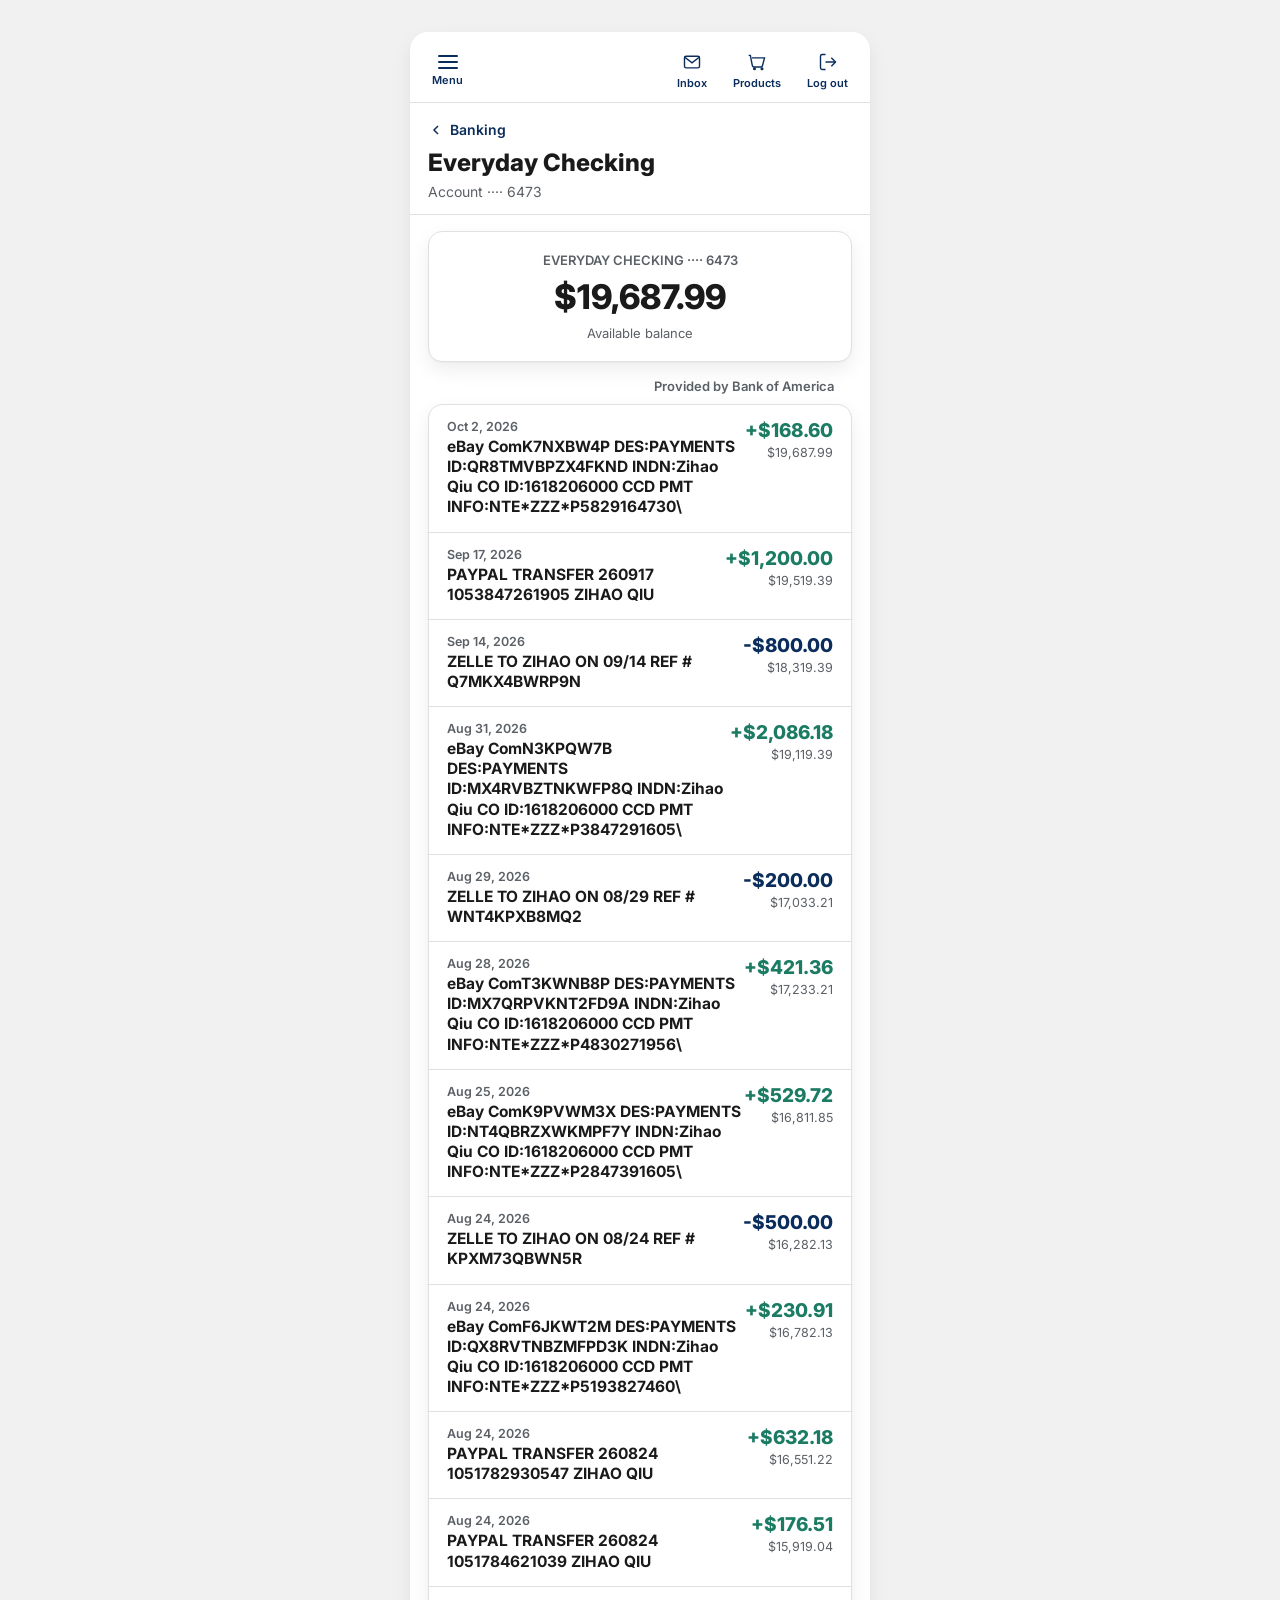
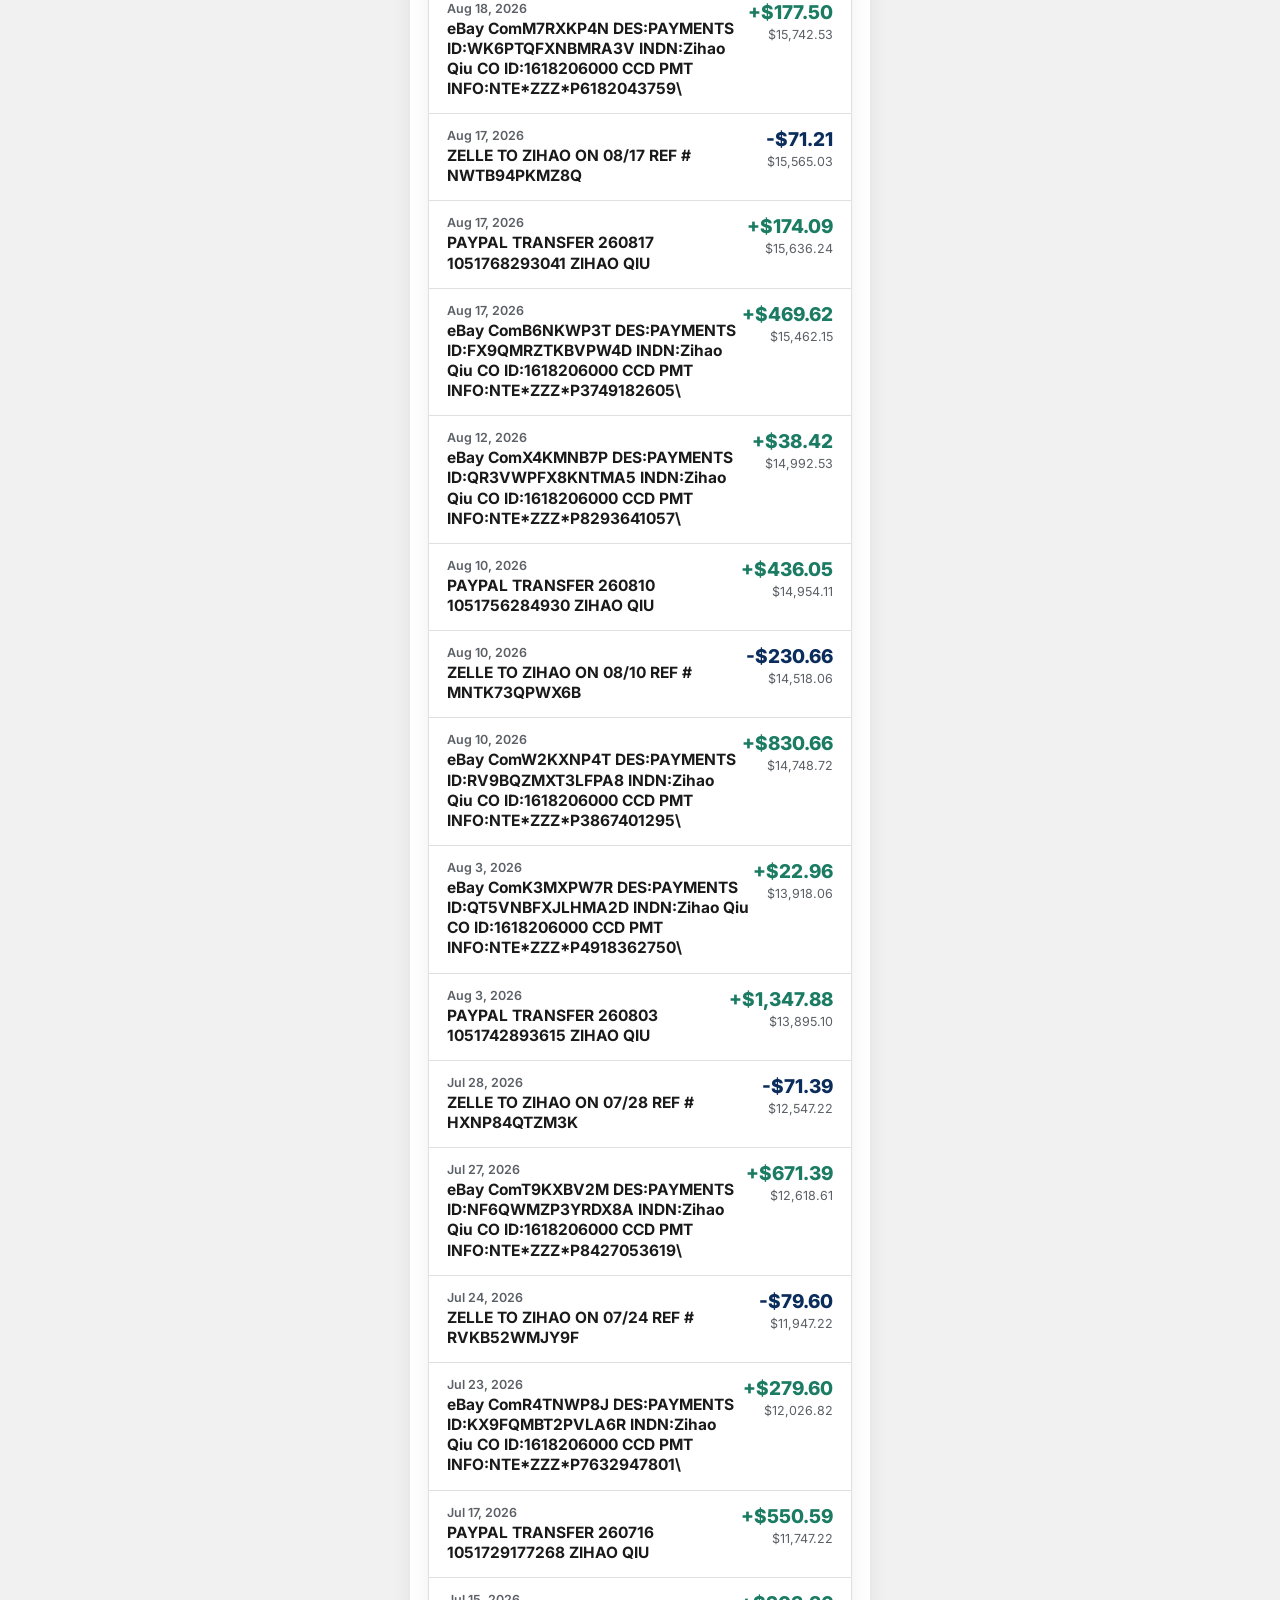
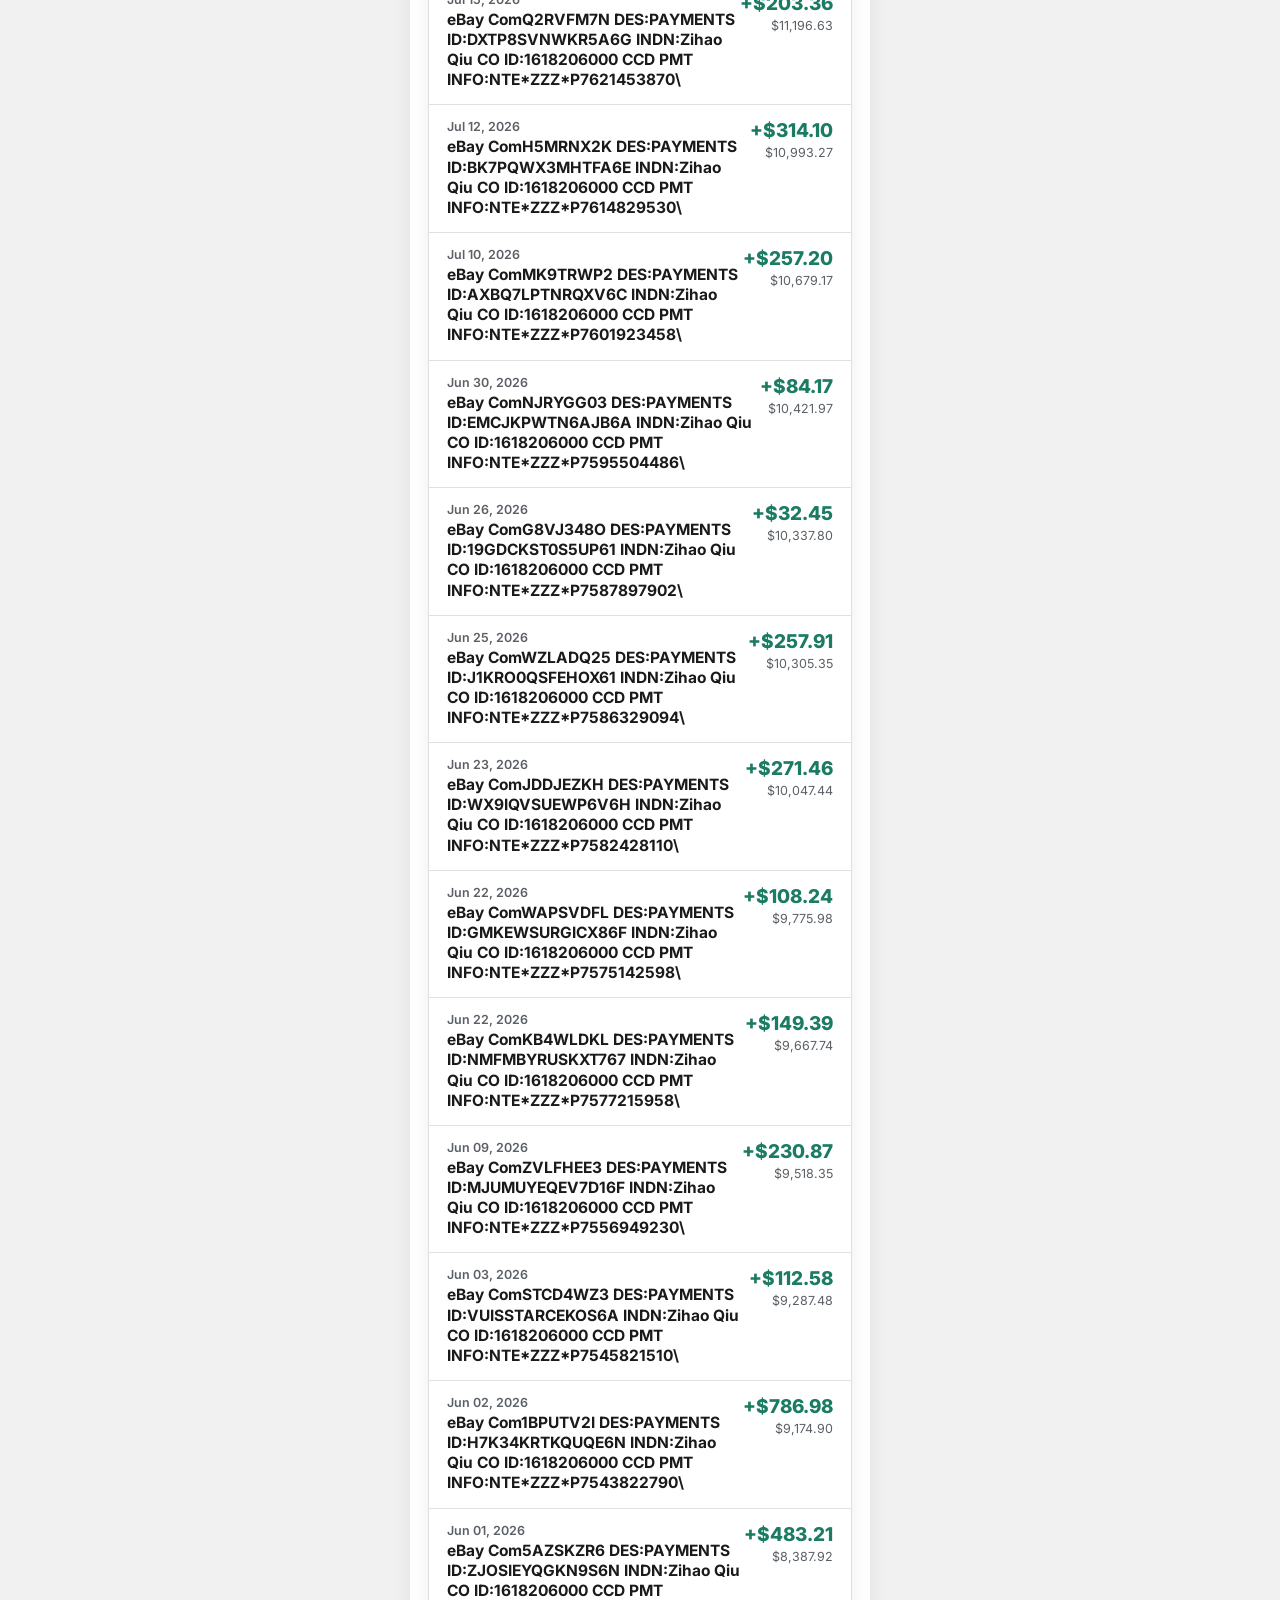
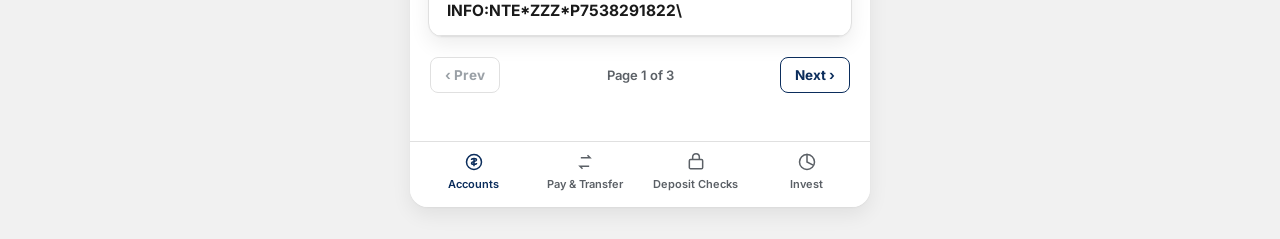
==== account-detail.html @ 6f89e21b "Update account balances and transaction details in account-detail.html and index.html" ====
<!DOCTYPE html>
<html lang="en">
<head>
<meta charset="UTF-8">
<meta name="viewport" content="width=device-width, initial-scale=1.0">
<title>Meridian — Checking</title>
<link rel="preconnect" href="https://fonts.googleapis.com">
<link rel="preconnect" href="https://fonts.gstatic.com" crossorigin>
<link href="https://fonts.googleapis.com/css2?family=Inter:wght@400;500;600;700;800&display=swap" rel="stylesheet">
<link rel="stylesheet" href="styles.css">
</head>
<body>
<div class="phone">
  <div class="topbar">
    <a class="menu-btn" href="menu.html" aria-label="Menu">
      <div class="bars"><span></span><span></span><span></span></div>
      Menu
    </a>
    <div class="icon-row">
      <a class="icon-btn" href="inbox.html" aria-label="Inbox">
        <svg width="20" height="20" viewBox="0 0 24 24" fill="none" stroke="#0B2D5C" stroke-width="1.7"><rect x="3" y="5" width="18" height="14" rx="2"/><path d="M3 6l9 7 9-7"/></svg>
        Inbox
      </a>
      <a class="icon-btn" href="products.html" aria-label="Products">
        <svg width="20" height="20" viewBox="0 0 24 24" fill="none" stroke="#0B2D5C" stroke-width="1.7"><circle cx="9" cy="20" r="1"/><circle cx="18" cy="20" r="1"/><path d="M2 4h2l2.4 12.4a2 2 0 0 0 2 1.6h8.2a2 2 0 0 0 2-1.6L21 7H6"/></svg>
        Products
      </a>
      <a class="icon-btn" href="logout.html" aria-label="Log out">
        <svg width="20" height="20" viewBox="0 0 24 24" fill="none" stroke="#0B2D5C" stroke-width="1.7"><path d="M9 21H5a2 2 0 0 1-2-2V5a2 2 0 0 1 2-2h4"/><path d="M16 17l5-5-5-5"/><path d="M21 12H9"/></svg>
        Log out
      </a>
    </div>
  </div>

  <div class="page-header">
    <a class="back-link" href="index.html">
      <svg width="16" height="16" viewBox="0 0 24 24" fill="none" stroke="currentColor" stroke-width="2.2"><path d="M15 18l-6-6 6-6"/></svg>
      Banking
    </a>
    <h1>Everyday Checking</h1>
    <p>Account ···· 6473</p>
  </div>

  <div class="content">
    <div class="info-card reveal" style="text-align:center;">
      <div style="font-size:13px; color:var(--gray); font-weight:600;">EVERYDAY CHECKING ···· 6473</div>
      <div style="font-size:34px; font-weight:800; margin:8px 0;">$19,687.99</div>
      <div style="font-size:13px; color:var(--gray);">Available balance</div>
    </div>

    <div class="attribution">Provided by Bank of America</div>

    <div class="list-card reveal" id="txn-list">
      <div class="txn-row" data-page="1">
        <div><div class="txn-meta">Oct 2, 2026</div><div class="txn-name">eBay ComK7NXBW4P DES:PAYMENTS ID:QR8TMVBPZX4FKND INDN:Zihao Qiu CO ID:1618206000 CCD PMT INFO:NTE*ZZZ*P5829164730\</div></div>
        <div><div class="txn-amount credit">+$168.60</div><div class="txn-balance">$19,687.99</div></div>
      </div>
      <div class="txn-row" data-page="1">
        <div><div class="txn-meta">Sep 17, 2026</div><div class="txn-name">PAYPAL TRANSFER 260917 1053847261905 ZIHAO QIU</div></div>
        <div><div class="txn-amount credit">+$1,200.00</div><div class="txn-balance">$19,519.39</div></div>
      </div>
      <div class="txn-row" data-page="1">
        <div><div class="txn-meta">Sep 14, 2026</div><div class="txn-name">ZELLE TO ZIHAO ON 09/14 REF # Q7MKX4BWRP9N</div></div>
        <div><div class="txn-amount debit">-$800.00</div><div class="txn-balance">$18,319.39</div></div>
      </div>
      <div class="txn-row" data-page="1">
        <div><div class="txn-meta">Aug 31, 2026</div><div class="txn-name">eBay ComN3KPQW7B DES:PAYMENTS ID:MX4RVBZTNKWFP8Q INDN:Zihao Qiu CO ID:1618206000 CCD PMT INFO:NTE*ZZZ*P3847291605\</div></div>
        <div><div class="txn-amount credit">+$2,086.18</div><div class="txn-balance">$19,119.39</div></div>
      </div>
      <div class="txn-row" data-page="1">
        <div><div class="txn-meta">Aug 29, 2026</div><div class="txn-name">ZELLE TO ZIHAO ON 08/29 REF # WNT4KPXB8MQ2</div></div>
        <div><div class="txn-amount debit">-$200.00</div><div class="txn-balance">$17,033.21</div></div>
      </div>
      <div class="txn-row" data-page="1">
        <div><div class="txn-meta">Aug 28, 2026</div><div class="txn-name">eBay ComT3KWNB8P DES:PAYMENTS ID:MX7QRPVKNT2FD9A INDN:Zihao Qiu CO ID:1618206000 CCD PMT INFO:NTE*ZZZ*P4830271956\</div></div>
        <div><div class="txn-amount credit">+$421.36</div><div class="txn-balance">$17,233.21</div></div>
      </div>
      <div class="txn-row" data-page="1">
        <div><div class="txn-meta">Aug 25, 2026</div><div class="txn-name">eBay ComK9PVWM3X DES:PAYMENTS ID:NT4QBRZXWKMPF7Y INDN:Zihao Qiu CO ID:1618206000 CCD PMT INFO:NTE*ZZZ*P2847391605\</div></div>
        <div><div class="txn-amount credit">+$529.72</div><div class="txn-balance">$16,811.85</div></div>
      </div>
      <div class="txn-row" data-page="1">
        <div><div class="txn-meta">Aug 24, 2026</div><div class="txn-name">ZELLE TO ZIHAO ON 08/24 REF # KPXM73QBWN5R</div></div>
        <div><div class="txn-amount debit">-$500.00</div><div class="txn-balance">$16,282.13</div></div>
      </div>
      <div class="txn-row" data-page="1">
        <div><div class="txn-meta">Aug 24, 2026</div><div class="txn-name">eBay ComF6JKWT2M DES:PAYMENTS ID:QX8RVTNBZMFPD3K INDN:Zihao Qiu CO ID:1618206000 CCD PMT INFO:NTE*ZZZ*P5193827460\</div></div>
        <div><div class="txn-amount credit">+$230.91</div><div class="txn-balance">$16,782.13</div></div>
      </div>
      <div class="txn-row" data-page="1">
        <div><div class="txn-meta">Aug 24, 2026</div><div class="txn-name">PAYPAL TRANSFER 260824 1051782930547 ZIHAO QIU</div></div>
        <div><div class="txn-amount credit">+$632.18</div><div class="txn-balance">$16,551.22</div></div>
      </div>
      <div class="txn-row" data-page="1">
        <div><div class="txn-meta">Aug 24, 2026</div><div class="txn-name">PAYPAL TRANSFER 260824 1051784621039 ZIHAO QIU</div></div>
        <div><div class="txn-amount credit">+$176.51</div><div class="txn-balance">$15,919.04</div></div>
      </div>
      <div class="txn-row" data-page="1">
        <div><div class="txn-meta">Aug 18, 2026</div><div class="txn-name">eBay ComM7RXKP4N DES:PAYMENTS ID:WK6PTQFXNBMRA3V INDN:Zihao Qiu CO ID:1618206000 CCD PMT INFO:NTE*ZZZ*P6182043759\</div></div>
        <div><div class="txn-amount credit">+$177.50</div><div class="txn-balance">$15,742.53</div></div>
      </div>
      <div class="txn-row" data-page="1">
        <div><div class="txn-meta">Aug 17, 2026</div><div class="txn-name">ZELLE TO ZIHAO ON 08/17 REF # NWTB94PKMZ8Q</div></div>
        <div><div class="txn-amount debit">-$71.21</div><div class="txn-balance">$15,565.03</div></div>
      </div>
      <div class="txn-row" data-page="1">
        <div><div class="txn-meta">Aug 17, 2026</div><div class="txn-name">PAYPAL TRANSFER 260817 1051768293041 ZIHAO QIU</div></div>
        <div><div class="txn-amount credit">+$174.09</div><div class="txn-balance">$15,636.24</div></div>
      </div>
      <div class="txn-row" data-page="1">
        <div><div class="txn-meta">Aug 17, 2026</div><div class="txn-name">eBay ComB6NKWP3T DES:PAYMENTS ID:FX9QMRZTKBVPW4D INDN:Zihao Qiu CO ID:1618206000 CCD PMT INFO:NTE*ZZZ*P3749182605\</div></div>
        <div><div class="txn-amount credit">+$469.62</div><div class="txn-balance">$15,462.15</div></div>
      </div>
      <div class="txn-row" data-page="1">
        <div><div class="txn-meta">Aug 12, 2026</div><div class="txn-name">eBay ComX4KMNB7P DES:PAYMENTS ID:QR3VWPFX8KNTMA5 INDN:Zihao Qiu CO ID:1618206000 CCD PMT INFO:NTE*ZZZ*P8293641057\</div></div>
        <div><div class="txn-amount credit">+$38.42</div><div class="txn-balance">$14,992.53</div></div>
      </div>
      <div class="txn-row" data-page="1">
        <div><div class="txn-meta">Aug 10, 2026</div><div class="txn-name">PAYPAL TRANSFER 260810 1051756284930 ZIHAO QIU</div></div>
        <div><div class="txn-amount credit">+$436.05</div><div class="txn-balance">$14,954.11</div></div>
      </div>
      <div class="txn-row" data-page="1">
        <div><div class="txn-meta">Aug 10, 2026</div><div class="txn-name">ZELLE TO ZIHAO ON 08/10 REF # MNTK73QPWX6B</div></div>
        <div><div class="txn-amount debit">-$230.66</div><div class="txn-balance">$14,518.06</div></div>
      </div>
      <div class="txn-row" data-page="1">
        <div><div class="txn-meta">Aug 10, 2026</div><div class="txn-name">eBay ComW2KXNP4T DES:PAYMENTS ID:RV9BQZMXT3LFPA8 INDN:Zihao Qiu CO ID:1618206000 CCD PMT INFO:NTE*ZZZ*P3867401295\</div></div>
        <div><div class="txn-amount credit">+$830.66</div><div class="txn-balance">$14,748.72</div></div>
      </div>
      <div class="txn-row" data-page="1">
        <div><div class="txn-meta">Aug 3, 2026</div><div class="txn-name">eBay ComK3MXPW7R DES:PAYMENTS ID:QT5VNBFXJLHMA2D INDN:Zihao Qiu CO ID:1618206000 CCD PMT INFO:NTE*ZZZ*P4918362750\</div></div>
        <div><div class="txn-amount credit">+$22.96</div><div class="txn-balance">$13,918.06</div></div>
      </div>
      <div class="txn-row" data-page="1">
        <div><div class="txn-meta">Aug 3, 2026</div><div class="txn-name">PAYPAL TRANSFER 260803 1051742893615 ZIHAO QIU</div></div>
        <div><div class="txn-amount credit">+$1,347.88</div><div class="txn-balance">$13,895.10</div></div>
      </div>
      <div class="txn-row" data-page="1">
        <div><div class="txn-meta">Jul 28, 2026</div><div class="txn-name">ZELLE TO ZIHAO ON 07/28 REF # HXNP84QTZM3K</div></div>
        <div><div class="txn-amount debit">-$71.39</div><div class="txn-balance">$12,547.22</div></div>
      </div>
      <div class="txn-row" data-page="1">
        <div><div class="txn-meta">Jul 27, 2026</div><div class="txn-name">eBay ComT9KXBV2M DES:PAYMENTS ID:NF6QWMZP3YRDX8A INDN:Zihao Qiu CO ID:1618206000 CCD PMT INFO:NTE*ZZZ*P8427053619\</div></div>
        <div><div class="txn-amount credit">+$671.39</div><div class="txn-balance">$12,618.61</div></div>
      </div>
      <div class="txn-row" data-page="1">
        <div><div class="txn-meta">Jul 24, 2026</div><div class="txn-name">ZELLE TO ZIHAO ON 07/24 REF # RVKB52WMJY9F</div></div>
        <div><div class="txn-amount debit">-$79.60</div><div class="txn-balance">$11,947.22</div></div>
      </div>
      <div class="txn-row" data-page="1">
        <div><div class="txn-meta">Jul 23, 2026</div><div class="txn-name">eBay ComR4TNWP8J DES:PAYMENTS ID:KX9FQMBT2PVLA6R INDN:Zihao Qiu CO ID:1618206000 CCD PMT INFO:NTE*ZZZ*P7632947801\</div></div>
        <div><div class="txn-amount credit">+$279.60</div><div class="txn-balance">$12,026.82</div></div>
      </div>
      <div class="txn-row" data-page="1">
        <div><div class="txn-meta">Jul 17, 2026</div><div class="txn-name">PAYPAL TRANSFER 260716 1051729177268 ZIHAO QIU</div></div>
        <div><div class="txn-amount credit">+$550.59</div><div class="txn-balance">$11,747.22</div></div>
      </div>
      <div class="txn-row" data-page="1">
        <div><div class="txn-meta">Jul 15, 2026</div><div class="txn-name">eBay ComQ2RVFM7N DES:PAYMENTS ID:DXTP8SVNWKR5A6G INDN:Zihao Qiu CO ID:1618206000 CCD PMT INFO:NTE*ZZZ*P7621453870\</div></div>
        <div><div class="txn-amount credit">+$203.36</div><div class="txn-balance">$11,196.63</div></div>
      </div>
      <div class="txn-row" data-page="1">
        <div><div class="txn-meta">Jul 12, 2026</div><div class="txn-name">eBay ComH5MRNX2K DES:PAYMENTS ID:BK7PQWX3MHTFA6E INDN:Zihao Qiu CO ID:1618206000 CCD PMT INFO:NTE*ZZZ*P7614829530\</div></div>
        <div><div class="txn-amount credit">+$314.10</div><div class="txn-balance">$10,993.27</div></div>
      </div>
      <div class="txn-row" data-page="1">
        <div><div class="txn-meta">Jul 10, 2026</div><div class="txn-name">eBay ComMK9TRWP2 DES:PAYMENTS ID:AXBQ7LPTNRQXV6C INDN:Zihao Qiu CO ID:1618206000 CCD PMT INFO:NTE*ZZZ*P7601923458\</div></div>
        <div><div class="txn-amount credit">+$257.20</div><div class="txn-balance">$10,679.17</div></div>
      </div>
      <div class="txn-row" data-page="1">
        <div><div class="txn-meta">Jun 30, 2026</div><div class="txn-name">eBay ComNJRYGG03 DES:PAYMENTS ID:EMCJKPWTN6AJB6A INDN:Zihao Qiu CO ID:1618206000 CCD PMT INFO:NTE*ZZZ*P7595504486\</div></div>
        <div><div class="txn-amount credit">+$84.17</div><div class="txn-balance">$10,421.97</div></div>
      </div>
      <div class="txn-row" data-page="1">
        <div><div class="txn-meta">Jun 26, 2026</div><div class="txn-name">eBay ComG8VJ348O DES:PAYMENTS ID:19GDCKST0S5UP61 INDN:Zihao Qiu CO ID:1618206000 CCD PMT INFO:NTE*ZZZ*P7587897902\</div></div>
        <div><div class="txn-amount credit">+$32.45</div><div class="txn-balance">$10,337.80</div></div>
      </div>
      <div class="txn-row" data-page="1">
        <div><div class="txn-meta">Jun 25, 2026</div><div class="txn-name">eBay ComWZLADQ25 DES:PAYMENTS ID:J1KRO0QSFEHOX61 INDN:Zihao Qiu CO ID:1618206000 CCD PMT INFO:NTE*ZZZ*P7586329094\</div></div>
        <div><div class="txn-amount credit">+$257.91</div><div class="txn-balance">$10,305.35</div></div>
      </div>
      <div class="txn-row" data-page="1">
        <div><div class="txn-meta">Jun 23, 2026</div><div class="txn-name">eBay ComJDDJEZKH DES:PAYMENTS ID:WX9IQVSUEWP6V6H INDN:Zihao Qiu CO ID:1618206000 CCD PMT INFO:NTE*ZZZ*P7582428110\</div></div>
        <div><div class="txn-amount credit">+$271.46</div><div class="txn-balance">$10,047.44</div></div>
      </div>
      <div class="txn-row" data-page="1">
        <div><div class="txn-meta">Jun 22, 2026</div><div class="txn-name">eBay ComWAPSVDFL DES:PAYMENTS ID:GMKEWSURGICX86F INDN:Zihao Qiu CO ID:1618206000 CCD PMT INFO:NTE*ZZZ*P7575142598\</div></div>
        <div><div class="txn-amount credit">+$108.24</div><div class="txn-balance">$9,775.98</div></div>
      </div>
      <div class="txn-row" data-page="1">
        <div><div class="txn-meta">Jun 22, 2026</div><div class="txn-name">eBay ComKB4WLDKL DES:PAYMENTS ID:NMFMBYRUSKXT767 INDN:Zihao Qiu CO ID:1618206000 CCD PMT INFO:NTE*ZZZ*P7577215958\</div></div>
        <div><div class="txn-amount credit">+$149.39</div><div class="txn-balance">$9,667.74</div></div>
      </div>
      <div class="txn-row" data-page="1">
        <div><div class="txn-meta">Jun 09, 2026</div><div class="txn-name">eBay ComZVLFHEE3 DES:PAYMENTS ID:MJUMUYEQEV7D16F INDN:Zihao Qiu CO ID:1618206000 CCD PMT INFO:NTE*ZZZ*P7556949230\</div></div>
        <div><div class="txn-amount credit">+$230.87</div><div class="txn-balance">$9,518.35</div></div>
      </div>
      <div class="txn-row" data-page="1">
        <div><div class="txn-meta">Jun 03, 2026</div><div class="txn-name">eBay ComSTCD4WZ3 DES:PAYMENTS ID:VUISSTARCEKOS6A INDN:Zihao Qiu CO ID:1618206000 CCD PMT INFO:NTE*ZZZ*P7545821510\</div></div>
        <div><div class="txn-amount credit">+$112.58</div><div class="txn-balance">$9,287.48</div></div>
      </div>
      <div class="txn-row" data-page="1">
        <div><div class="txn-meta">Jun 02, 2026</div><div class="txn-name">eBay Com1BPUTV2I DES:PAYMENTS ID:H7K34KRTKQUQE6N INDN:Zihao Qiu CO ID:1618206000 CCD PMT INFO:NTE*ZZZ*P7543822790\</div></div>
        <div><div class="txn-amount credit">+$786.98</div><div class="txn-balance">$9,174.90</div></div>
      </div>
      <div class="txn-row" data-page="1">
        <div><div class="txn-meta">Jun 01, 2026</div><div class="txn-name">eBay Com5AZSKZR6 DES:PAYMENTS ID:ZJOSIEYQGKN9S6N INDN:Zihao Qiu CO ID:1618206000 CCD PMT INFO:NTE*ZZZ*P7538291822\</div></div>
        <div><div class="txn-amount credit">+$483.21</div><div class="txn-balance">$8,387.92</div></div>
      </div>
      <div class="txn-row" data-page="2">
        <div><div class="txn-meta">May 28, 2026</div><div class="txn-name">eBay ComNH7XTA56 DES:PAYMENTS ID:NZMKRQBRIQS9W68 INDN:Zihao Qiu CO ID:1618206000 CCD PMT INFO:NTE*ZZZ*P7534451990\</div></div>
        <div><div class="txn-amount credit">+$99.40</div><div class="txn-balance">$7,904.71</div></div>
      </div>
      <div class="txn-row" data-page="2">
        <div><div class="txn-meta">May 26, 2026</div><div class="txn-name">eBay ComJ68GXI1G DES:PAYMENTS ID:LSEGD9TG2HQE467 INDN:Zihao Qiu CO ID:1618206000 CCD PMT INFO:NTE*ZZZ*P7530811118\</div></div>
        <div><div class="txn-amount credit">+$232.65</div><div class="txn-balance">$7,805.31</div></div>
      </div>
      <div class="txn-row" data-page="2">
        <div><div class="txn-meta">May 22, 2026</div><div class="txn-name">eBay Com7MJNEV3W DES:PAYMENTS ID:259927QCCPJLK6K INDN:Zihao Qiu CO ID:1618206000 CCD PMT INFO:NTE*ZZZ*P7523745638\</div></div>
        <div><div class="txn-amount credit">+$97.70</div><div class="txn-balance">$7,572.66</div></div>
      </div>
      <div class="txn-row" data-page="2">
        <div><div class="txn-meta">May 21, 2026</div><div class="txn-name">eBay ComSKMIIM9D DES:PAYMENTS ID:IKVZVBKRWE5EX6G INDN:Zihao Qiu CO ID:1618206000 CCD PMT INFO:NTE*ZZZ*P7522019054\</div></div>
        <div><div class="txn-amount credit">+$788.65</div><div class="txn-balance">$7,474.96</div></div>
      </div>
      <div class="txn-row" data-page="2">
        <div><div class="txn-meta">May 20, 2026</div><div class="txn-name">eBay ComJLEURLPO DES:PAYMENTS ID:UXV1HO0SKEQAJ6L INDN:Zihao Qiu CO ID:1618206000 CCD PMT INFO:NTE*ZZZ*P7519870286\</div></div>
        <div><div class="txn-amount credit">+$179.80</div><div class="txn-balance">$6,686.31</div></div>
      </div>
      <div class="txn-row" data-page="2">
        <div><div class="txn-meta">May 19, 2026</div><div class="txn-name">eBay ComZHT2KBJC DES:PAYMENTS ID:TSZIYWSSIGPVE6I INDN:Zihao Qiu CO ID:1618206000 CCD PMT INFO:NTE*ZZZ*P7517833502\</div></div>
        <div><div class="txn-amount credit">+$135.35</div><div class="txn-balance">$6,506.51</div></div>
      </div>
      <div class="txn-row" data-page="2">
        <div><div class="txn-meta">May 18, 2026</div><div class="txn-name">eBay ComXHUENUCD DES:PAYMENTS ID:FOQNUAISWIGSH67 INDN:Zihao Qiu CO ID:1618206000 CCD PMT INFO:NTE*ZZZ*P7512701390\</div></div>
        <div><div class="txn-amount credit">+$198.48</div><div class="txn-balance">$6,371.16</div></div>
      </div>
      <div class="txn-row" data-page="2">
        <div><div class="txn-meta">May 14, 2026</div><div class="txn-name">eBay ComKMNJQLBS DES:PAYMENTS ID:QNPJPCEQRMCC967 INDN:Zihao Qiu CO ID:1618206000 CCD PMT INFO:NTE*ZZZ*P7508070710\</div></div>
        <div><div class="txn-amount credit">+$46.76</div><div class="txn-balance">$6,172.68</div></div>
      </div>
      <div class="txn-row" data-page="2">
        <div><div class="txn-meta">May 12, 2026</div><div class="txn-name">eBay Com1L81CGAG DES:PAYMENTS ID:4DURAMMRJW64K64 INDN:Zihao Qiu CO ID:1618206000 CCD PMT INFO:NTE*ZZZ*P7503870614\</div></div>
        <div><div class="txn-amount credit">+$173.36</div><div class="txn-balance">$6,125.92</div></div>
      </div>
      <div class="txn-row" data-page="2">
        <div><div class="txn-meta">May 11, 2026</div><div class="txn-name">eBay ComBVBBB8TX DES:PAYMENTS ID:3VBPAWCTUYQTH6J INDN:Zihao Qiu CO ID:1618206000 CCD PMT INFO:NTE*ZZZ*P7498707638\</div></div>
        <div><div class="txn-amount credit">+$147.12</div><div class="txn-balance">$5,952.56</div></div>
      </div>
      <div class="txn-row" data-page="3">
        <div><div class="txn-meta">May 08, 2026</div><div class="txn-name">eBay ComVXVS72IO DES:PAYMENTS ID:5FPLCVUT42BYI6L INDN:Zihao Qiu CO ID:1618206000 CCD PMT INFO:NTE*ZZZ*P7497103550\</div></div>
        <div><div class="txn-amount credit">+$386.69</div><div class="txn-balance">$5,805.44</div></div>
      </div>
      <div class="txn-row" data-page="3">
        <div><div class="txn-meta">May 06, 2026</div><div class="txn-name">eBay ComBLLOVUZQ DES:PAYMENTS ID:UKIW0CBT4QLZS6B INDN:Zihao Qiu CO ID:1618206000 CCD PMT INFO:NTE*ZZZ*P7492295486\</div></div>
        <div><div class="txn-amount credit">+$1,695.53</div><div class="txn-balance">$5,418.75</div></div>
      </div>
      <div class="txn-row" data-page="3">
        <div><div class="txn-meta">Apr 28, 2026</div><div class="txn-name">eBay ComOCWRFTK7 DES:PAYMENTS ID:IEW8A8WSIUG3D64 INDN:Zihao Qiu CO ID:1618206000 CCD PMT INFO:NTE*ZZZ*P7477384694\</div></div>
        <div><div class="txn-amount credit">+$1,045.74</div><div class="txn-balance">$3,723.22</div></div>
      </div>
      <div class="txn-row" data-page="3">
        <div><div class="txn-meta">Apr 23, 2026</div><div class="txn-name">eBay Com2UWJW3VA DES:PAYMENTS ID:MDDKZGQSKUSSL68 INDN:Zihao Qiu CO ID:1618206000 CCD PMT INFO:NTE*ZZZ*P7468991942\</div></div>
        <div><div class="txn-amount credit">+$98.34</div><div class="txn-balance">$2,677.48</div></div>
      </div>
      <div class="txn-row" data-page="3">
        <div><div class="txn-meta">Apr 21, 2026</div><div class="txn-name">eBay ComC2IN3GO9 DES:PAYMENTS ID:QYXYZAATBGYHG6N INDN:Zihao Qiu CO ID:1618206000 CCD PMT INFO:NTE*ZZZ*P7464189470\</div></div>
        <div><div class="txn-amount credit">+$788.65</div><div class="txn-balance">$2,579.14</div></div>
      </div>
      <div class="txn-row" data-page="3">
        <div><div class="txn-meta">Apr 14, 2026</div><div class="txn-name">eBay Com2FOXILSC DES:PAYMENTS ID:5G99MTIQLGKFK6M INDN:Zihao Qiu CO ID:1618206000 CCD PMT INFO:NTE*ZZZ*P7450631270\</div></div>
        <div><div class="txn-amount credit">+$110.65</div><div class="txn-balance">$1,790.49</div></div>
      </div>
      <div class="txn-row" data-page="3">
        <div><div class="txn-meta">Apr 13, 2026</div><div class="txn-name">eBay ComP2SYDHJ6 DES:PAYMENTS ID:MBZN2EXQOKDKO62 INDN:Zihao Qiu CO ID:1618206000 CCD PMT INFO:NTE*ZZZ*P7445319230\</div></div>
        <div><div class="txn-amount credit">+$768.02</div><div class="txn-balance">$1,679.84</div></div>
      </div>
      <div class="txn-row" data-page="3">
        <div><div class="txn-meta">Apr 09, 2026</div><div class="txn-name">eBay ComB3X5UHHH DES:PAYMENTS ID:2FDASTTWGPP8L6M INDN:Zihao Qiu CO ID:1618206000 CCD PMT INFO:NTE*ZZZ*P7442138846\</div></div>
        <div><div class="txn-amount credit">+$488.68</div><div class="txn-balance">$911.82</div></div>
      </div>
      <div class="txn-row" data-page="3">
        <div><div class="txn-meta">Apr 06, 2026</div><div class="txn-name">eBay ComK6BSE2Y6 DES:PAYMENTS ID:TTMZKTTSIMDQP6J INDN:Zihao Qiu CO ID:1618206000 CCD PMT INFO:NTE*ZZZ*P7432751054\</div></div>
        <div><div class="txn-amount credit">+$771.02</div><div class="txn-balance">$423.14</div></div>
      </div>
    </div>

    <div class="pager reveal" id="txn-pager">
      <button type="button" class="pager-btn" id="pager-prev" aria-label="Previous page">&#8249; Prev</button>
      <span class="pager-info" id="pager-info"></span>
      <button type="button" class="pager-btn" id="pager-next" aria-label="Next page">Next &#8250;</button>
    </div>
  </div>

  <div class="bottom-nav">
    <a class="nav-item active" href="index.html">
      <svg width="20" height="20" viewBox="0 0 24 24" fill="none" stroke="#0B2D5C" stroke-width="1.8"><circle cx="12" cy="12" r="9"/><path d="M12 7v10M9 9.5c0-1 1-1.8 3-1.8s3 .8 3 1.8-1 1.4-3 1.8-3 .9-3 1.9 1 1.8 3 1.8 3-.8 3-1.8"/></svg>
      Accounts
    </a>
    <a class="nav-item" href="pay-transfer.html">
      <svg width="20" height="20" viewBox="0 0 24 24" fill="none" stroke="#5B6066" stroke-width="1.8"><path d="M7 7h11l-3-3M17 17H6l3 3"/></svg>
      Pay &amp; Transfer
    </a>
    <a class="nav-item" href="deposit-checks.html">
      <svg width="20" height="20" viewBox="0 0 24 24" fill="none" stroke="#5B6066" stroke-width="1.8"><rect x="4" y="9" width="16" height="11" rx="1.5"/><path d="M8 9V6a4 4 0 0 1 8 0v3"/></svg>
      Deposit Checks
    </a>
    <a class="nav-item" href="invest.html">
      <svg width="20" height="20" viewBox="0 0 24 24" fill="none" stroke="#5B6066" stroke-width="1.8"><path d="M12 2v10l8 4"/><circle cx="12" cy="12" r="9"/></svg>
      Invest
    </a>
  </div>

</div>

<script>
  const pageSize = 10;
  const txnRows = Array.from(document.querySelectorAll('#txn-list .txn-row'));
  const totalPages = Math.max(...txnRows.map(r => Number(r.dataset.page)));
  const pagerInfo = document.getElementById('pager-info');
  const pagerPrev = document.getElementById('pager-prev');
  const pagerNext = document.getElementById('pager-next');
  let currentPage = 1;

  function showPage(page){
    currentPage = page;
    txnRows.forEach(row => {
      row.style.display = Number(row.dataset.page) === page ? '' : 'none';
    });
    pagerInfo.textContent = `Page ${page} of ${totalPages}`;
    pagerPrev.disabled = page === 1;
    pagerNext.disabled = page === totalPages;
  }

  pagerPrev.addEventListener('click', () => { if (currentPage > 1) showPage(currentPage - 1); });
  pagerNext.addEventListener('click', () => { if (currentPage < totalPages) showPage(currentPage + 1); });

  showPage(1);
</script>
</body>
</html>
---- styles.css ----
/* ===========================================================
   Meridian — shared styles for all pages
   =========================================================== */

:root{
  --red:#C41230;
  --red-dark:#960E25;
  --blue:#0B2D5C;
  --blue-light:#1C4C8C;
  --bg:#F1F1F1;
  --white:#FFFFFF;
  --ink:#1A1A1A;
  --gray:#5B6066;
  --gray-light:#9AA0A6;
  --line:#E0E0E0;
  --radius:14px;
  --shadow: 0 1px 2px rgba(0,0,0,0.04), 0 8px 20px rgba(0,0,0,0.07);
}

*{box-sizing:border-box;}
html,body{margin:0;padding:0;}
body{
  background:var(--bg);
  font-family:'Inter', Arial, sans-serif;
  color:var(--ink);
  -webkit-font-smoothing:antialiased;
  display:flex;
  justify-content:center;
}

a{ color:inherit; text-decoration:none; }
button{ font-family:'Inter', Arial, sans-serif; }

.phone{
  width:100%;
  max-width:460px;
  min-height:100vh;
  background:var(--white);
  position:relative;
  box-shadow: var(--shadow);
  padding-bottom:90px;
}

@media (min-width:560px){
  body{ padding:32px 16px; }
  .phone{ min-height:auto; border-radius:18px; overflow:hidden; }
}

/* ---------- Top bar ---------- */
.topbar{
  display:flex;
  align-items:center;
  justify-content:space-between;
  padding:16px 18px 8px;
  border-bottom:1px solid var(--line);
}
.menu-btn, .icon-btn{
  background:none;
  border:none;
  display:flex;
  flex-direction:column;
  align-items:center;
  gap:4px;
  color:var(--blue);
  font-size:11px;
  font-weight:600;
  cursor:pointer;
  padding:4px;
}
.icon-row{ display:flex; gap:18px; }
.bars{ width:20px; height:14px; display:flex; flex-direction:column; justify-content:space-between; }
.bars span{ height:2px; background:var(--blue); border-radius:1px; }

.brandmark{
  display:flex; align-items:center; gap:8px; justify-content:center;
  padding:6px 0 2px;
  font-weight:800;
  font-size:18px;
  color:var(--ink);
}
.brandmark .mark{
  width:26px;height:26px;border-radius:6px;
  background:linear-gradient(135deg, var(--red), var(--blue));
  display:flex;align-items:center;justify-content:center;
  color:#fff; font-size:14px; font-weight:800;
}

/* ---------- Tabs ---------- */
.tabs{
  display:flex;
  border-bottom:1px solid var(--line);
  padding:0 18px;
}
.tab{
  flex:1;
  text-align:center;
  padding:14px 0 12px;
  font-size:18px;
  font-weight:700;
  color:var(--gray-light);
  border-bottom:3px solid transparent;
  cursor:pointer;
  background:none; border:none;
}
.tab.active{ color:var(--red); border-bottom-color:var(--red); }

/* ---------- Page header (subpages) ---------- */
.page-header{
  padding:18px 18px 14px;
  border-bottom:1px solid var(--line);
}
.back-link{
  display:inline-flex; align-items:center; gap:6px;
  color:var(--blue);
  font-weight:600;
  font-size:14px;
  margin-bottom:10px;
  cursor:pointer;
}
.page-header h1{
  margin:0;
  font-size:24px;
  font-weight:800;
}
.page-header p{
  margin:6px 0 0;
  color:var(--gray);
  font-size:14px;
}

/* ---------- Assistant search ---------- */
.assistant-row{
  display:flex; align-items:center; gap:12px;
  padding:16px 18px 6px;
}
.assistant-search{
  flex:1;
  background:var(--bg);
  border:1px solid var(--line);
  border-radius:24px;
  padding:12px 16px;
  display:flex; align-items:center; gap:10px;
  color:var(--gray);
  font-size:14.5px;
}
.assistant-search svg{ flex:none; }
.assistant-avatar{
  position:relative;
  width:40px;height:40px;border-radius:50%;
  background:var(--red);
  display:flex;align-items:center;justify-content:center;
  color:#fff; font-weight:800; font-size:16px;
  flex:none;
}
.badge{
  position:absolute; top:-4px; right:-4px;
  background:var(--blue);
  color:#fff;
  font-size:10px; font-weight:700;
  width:18px;height:18px;border-radius:50%;
  display:flex;align-items:center;justify-content:center;
}

/* ---------- Greeting card ---------- */
.card-group{
  margin:16px 18px 0;
  background:var(--white);
  border:1px solid var(--line);
  border-radius:var(--radius);
  overflow:hidden;
  box-shadow:var(--shadow);
}
.link-row{
  display:flex; align-items:center; justify-content:space-between;
  padding:18px;
  cursor:pointer;
  border-bottom:1px solid var(--line);
  color:var(--ink);
}
.link-row:last-child{ border-bottom:none; }
.link-row .label{ font-size:19px; font-weight:700; }
.link-row .sub{ font-size:13px; color:var(--gray); font-weight:400; margin-top:2px; }
.chev{ color:var(--gray-light); flex:none; }

/* ---------- Section blocks ---------- */
.section{
  margin:16px 18px 0;
  border-radius:var(--radius);
  overflow:hidden;
  border:1px solid var(--line);
  background:var(--white);
  box-shadow:var(--shadow);
}
.section-top{
  height:6px;
  background:linear-gradient(90deg, var(--red) 0 60%, var(--blue) 60% 100%);
}
.section-header{
  display:flex; align-items:center; justify-content:space-between;
  padding:16px 18px 8px;
  cursor:pointer;
}
.section-header h2{ font-size:21px; margin:0; font-weight:800; }

.institution{
  display:flex; align-items:center; gap:8px;
  padding:2px 18px 10px;
  color:var(--ink);
  font-size:15px;
  font-weight:600;
}
.fdic-badge{
  background:var(--blue);
  color:#fff;
  font-size:10px;
  font-weight:800;
  letter-spacing:0.3px;
  padding:2px 6px;
  border-radius:3px;
}
.insured-note{
  margin:0 18px 12px;
  font-size:11.5px;
  font-style:italic;
  color:var(--gray);
  padding-top:8px;
  border-top:1px dashed var(--line);
}

.account-row{
  display:flex; align-items:center; justify-content:space-between;
  padding:14px 18px 18px;
  cursor:pointer;
}
.account-name{ font-size:15px; color:var(--ink); font-weight:500; }
.account-name .acct-no{ color:var(--gray-light); font-size:13px; display:block; margin-top:2px; font-weight:400; }
.amount-block{ display:flex; align-items:center; gap:10px; }
.amount{
  font-weight:800;
  font-size:21px;
  font-variant-numeric: tabular-nums;
  color:var(--ink);
}

.row-divider{ border-top:1px solid var(--line); }

/* ---------- Promo ---------- */
.promo{
  margin:16px 18px 24px;
  background:#FBEAEC;
  border:1px solid var(--line);
  border-radius:var(--radius);
  padding:18px;
  display:flex; gap:14px; align-items:flex-start;
}
.promo svg{ flex:none; margin-top:2px; }
.promo h3{ margin:0 0 4px; font-size:16px; font-weight:700; }
.promo p{ margin:0; font-size:13.5px; color:var(--gray); line-height:1.45; }

/* ---------- Dashboard tab ---------- */
.dash{ padding:16px 18px 24px; display:none; }
.dash.active{ display:block; }
.dash-card{
  background:var(--white); border:1px solid var(--line); border-radius:var(--radius);
  padding:20px; box-shadow:var(--shadow); margin-bottom:16px;
}
.dash-card h3{ margin:0 0 4px; font-size:14px; color:var(--gray); font-weight:600; }
.net-amount{
  font-size:30px; font-weight:800;
  font-variant-numeric: tabular-nums; margin:6px 0 16px;
}
.bars-row{ display:flex; align-items:flex-end; gap:10px; height:100px; }
.bar-col{ flex:1; display:flex; flex-direction:column; align-items:center; gap:8px; }
.bar{ width:100%; border-radius:5px 5px 2px 2px; background:var(--blue); transition:height 1s cubic-bezier(.2,.8,.2,1); }
.bar-col span{ font-size:11px; color:var(--gray); }

.accounts-tab{ display:block; }
.accounts-tab.hidden{ display:none; }

/* ---------- Generic content list (subpages) ---------- */
.content{ padding:16px 18px 24px; }
.list-card{
  background:var(--white); border:1px solid var(--line); border-radius:var(--radius);
  overflow:hidden; box-shadow:var(--shadow); margin-bottom:16px;
}
.list-row{
  display:flex; align-items:center; justify-content:space-between; gap:12px;
  padding:16px 18px;
  border-bottom:1px solid var(--line);
  cursor:pointer;
}
.list-row:last-child{ border-bottom:none; }
.list-row .icon-wrap{
  width:38px;height:38px;border-radius:10px;
  display:flex;align-items:center;justify-content:center;
  background:var(--bg); flex:none;
}
.list-row .text{ flex:1; }
.list-row .text .title{ font-weight:700; font-size:15px; }
.list-row .text .sub{ font-size:13px; color:var(--gray); margin-top:2px; }

.info-card{
  background:var(--white); border:1px solid var(--line); border-radius:var(--radius);
  box-shadow:var(--shadow); padding:20px; margin-bottom:16px;
}
.info-card h3{ margin:0 0 10px; font-size:15px; font-weight:700; }
.info-card .row{ display:flex; justify-content:space-between; padding:8px 0; border-bottom:1px solid var(--line); font-size:14px; }
.info-card .row:last-child{ border-bottom:none; }
.info-card .row span:first-child{ color:var(--gray); }
.info-card .row span:last-child{ font-weight:600; }

.btn-primary{
  display:inline-flex; align-items:center; justify-content:center;
  width:100%;
  background:var(--red);
  color:#fff;
  font-weight:700;
  font-size:15px;
  padding:14px 0;
  border:none; border-radius:10px;
  cursor:pointer;
  margin-top:6px;
}
.btn-secondary{
  display:inline-flex; align-items:center; justify-content:center;
  width:100%;
  background:var(--white);
  color:var(--blue);
  font-weight:700;
  font-size:15px;
  padding:13px 0;
  border:1.5px solid var(--blue); border-radius:10px;
  cursor:pointer;
  margin-top:10px;
}

.field{ margin-bottom:14px; }
.field label{ display:block; font-size:13px; font-weight:600; color:var(--gray); margin-bottom:6px; }
.field select, .field input{
  width:100%; padding:12px 14px; border:1px solid var(--line); border-radius:10px;
  font-size:15px; color:var(--ink); background:var(--white); font-family:'Inter',Arial,sans-serif;
}

.upload-box{
  border:2px dashed var(--line); border-radius:var(--radius);
  padding:24px; text-align:center; color:var(--gray);
  margin-bottom:14px; cursor:pointer;
}
.upload-box svg{ margin-bottom:8px; }
.upload-box .label{ font-weight:700; color:var(--ink); font-size:14px; }
.upload-box .sub{ font-size:12.5px; margin-top:4px; }

.empty-state{ text-align:center; padding:40px 20px; color:var(--gray); }
.empty-state svg{ margin-bottom:14px; }

/* ---------- Transaction ledger ---------- */
.attribution{
  text-align:right;
  font-size:13px;
  font-weight:600;
  color:var(--gray);
  padding:0 18px 10px;
}
.txn-row{
  display:flex; justify-content:space-between; align-items:flex-start;
  padding:14px 18px;
  border-bottom:1px solid var(--line);
}
.txn-row:last-child{ border-bottom:none; }
.txn-meta{ font-size:12.5px; color:var(--gray); font-weight:600; margin-bottom:3px; }
.txn-name{ font-size:15.5px; font-weight:700; color:var(--ink); line-height:1.3; }
.txn-amount{ font-size:19px; font-weight:800; color:var(--blue); text-align:right; white-space:nowrap; }
.txn-amount.credit{ color:#1C7C63; }
.txn-balance{ font-size:12.5px; color:var(--gray); margin-top:3px; text-align:right; }

.pager{
  display:flex; align-items:center; justify-content:space-between;
  padding:4px 2px 0;
}
.pager-btn{
  background:var(--white);
  color:var(--blue);
  font-weight:700;
  font-size:13.5px;
  padding:9px 14px;
  border:1.5px solid var(--blue);
  border-radius:8px;
  cursor:pointer;
}
.pager-btn:disabled{
  color:var(--gray-light);
  border-color:var(--line);
  cursor:default;
}
.pager-info{ font-size:13px; color:var(--gray); font-weight:600; }

/* ---------- Bottom nav ---------- */
.bottom-nav{
  position:fixed;
  bottom:0; left:50%; transform:translateX(-50%);
  width:100%; max-width:460px;
  background:var(--white);
  border-top:1px solid var(--line);
  display:flex;
  padding:10px 8px 16px;
}
@media (min-width:560px){ .bottom-nav{ position:absolute; } }
.nav-item{
  flex:1;
  display:flex; flex-direction:column; align-items:center; gap:5px;
  font-size:11px; font-weight:600; color:var(--gray);
  background:none; border:none; cursor:pointer;
}
.nav-item.active{ color:var(--blue); }

@media (prefers-reduced-motion: reduce){
  *{ transition:none !important; animation:none !important; }
}

.reveal{ animation:fadeUp .4s ease both; }
@keyframes fadeUp{ from{opacity:0; transform:translateY(8px);} to{opacity:1; transform:translateY(0);} }
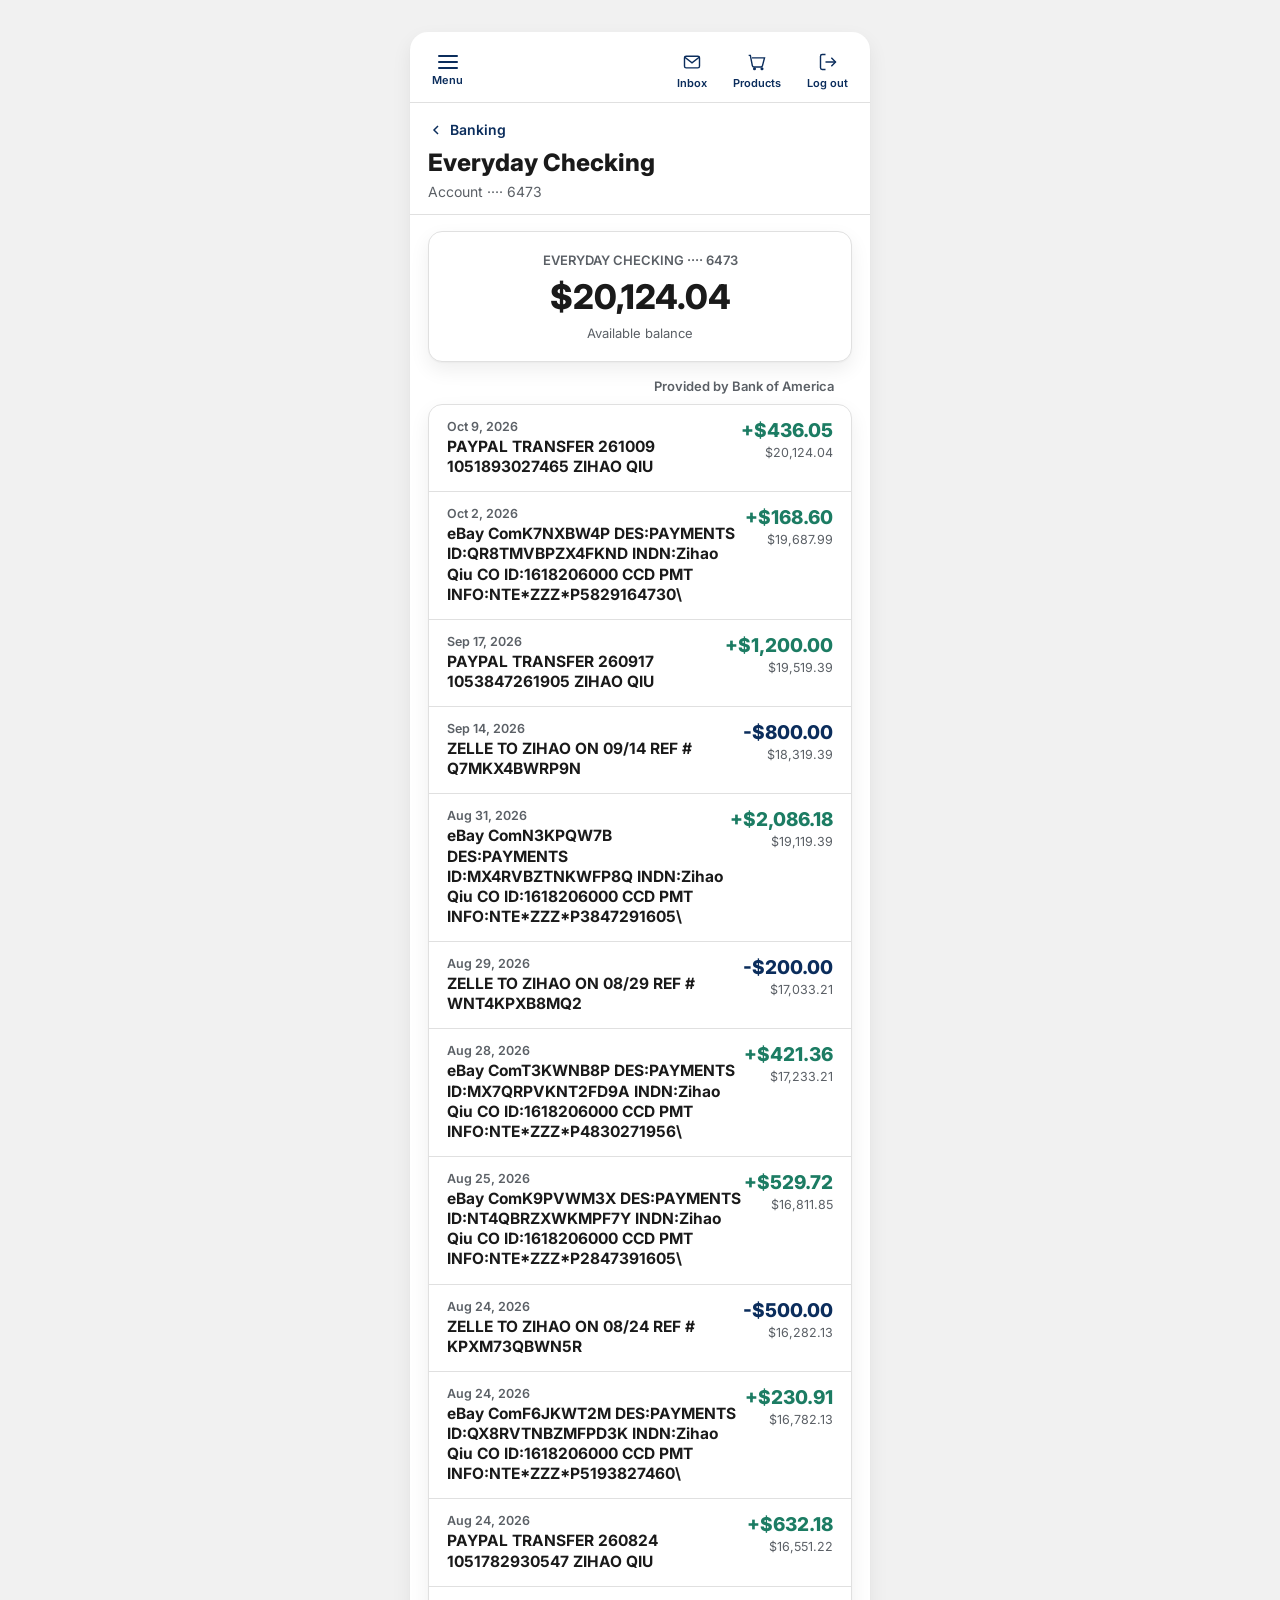
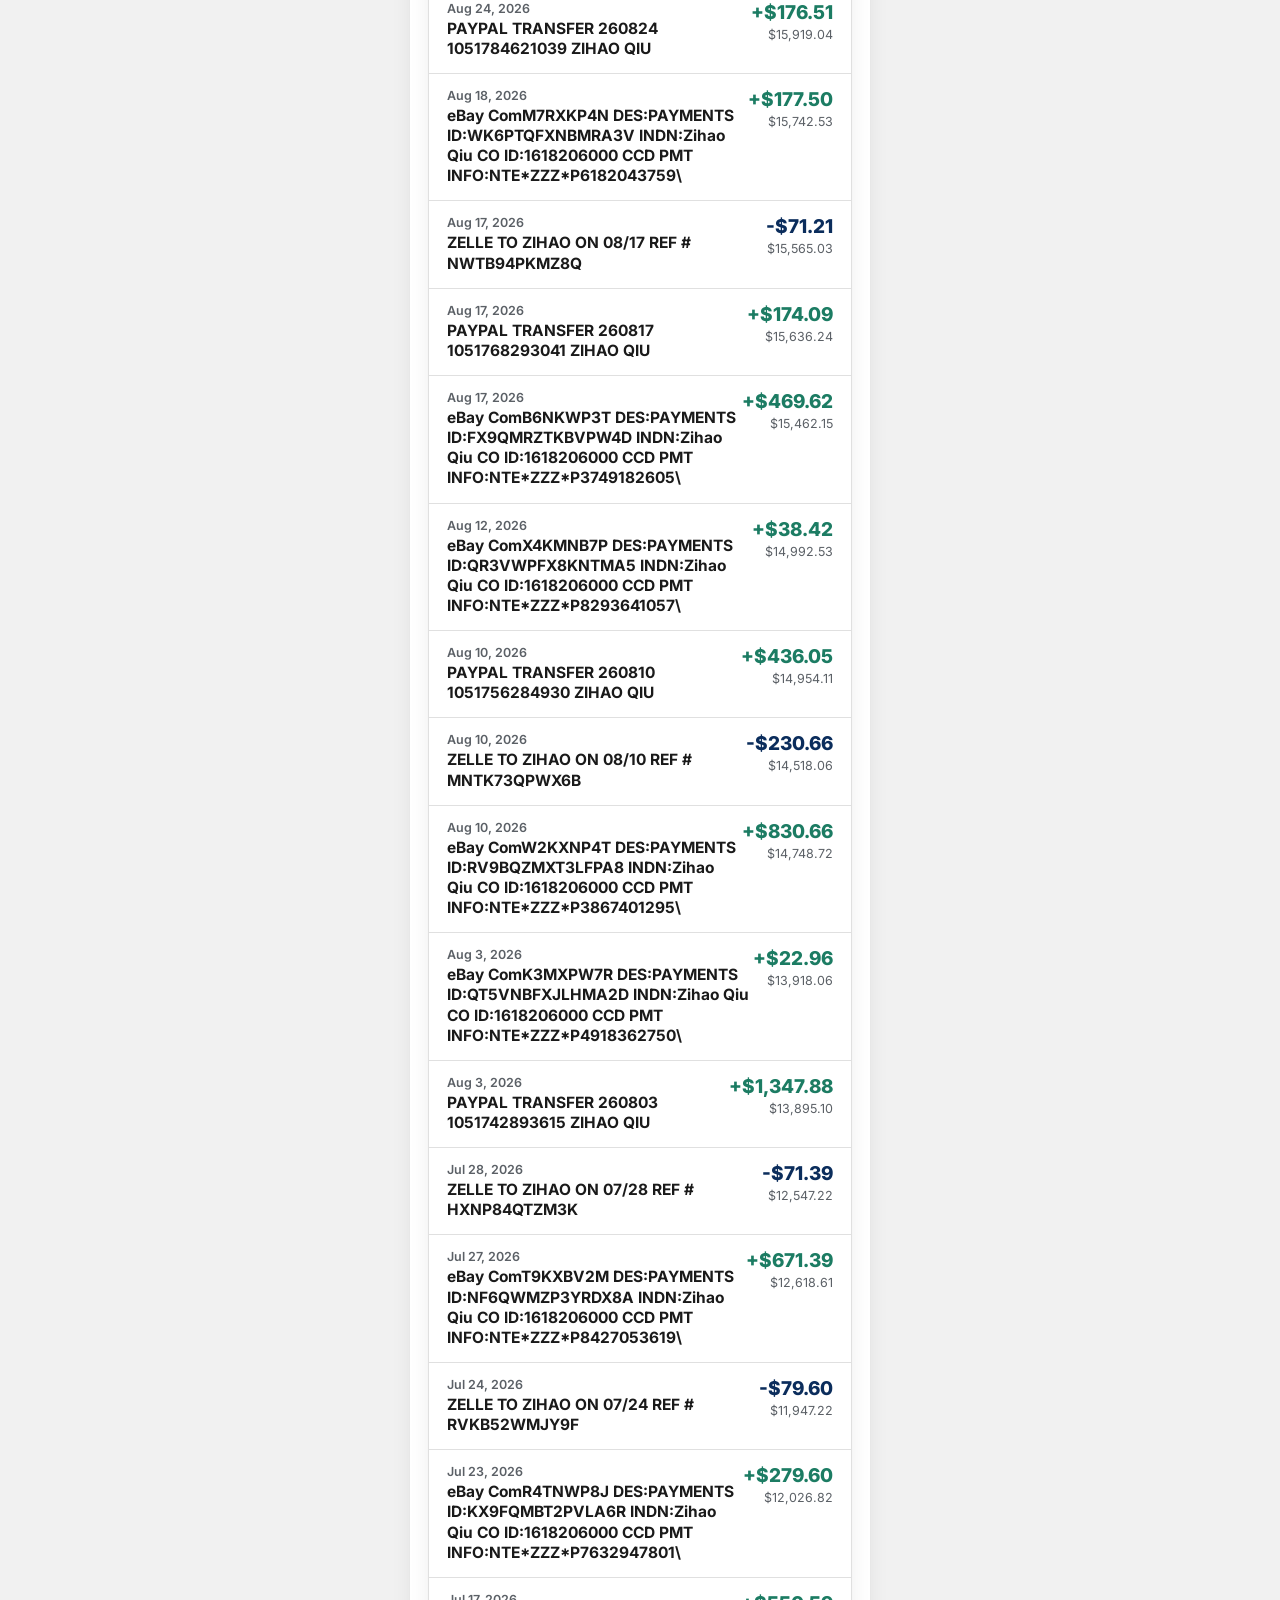
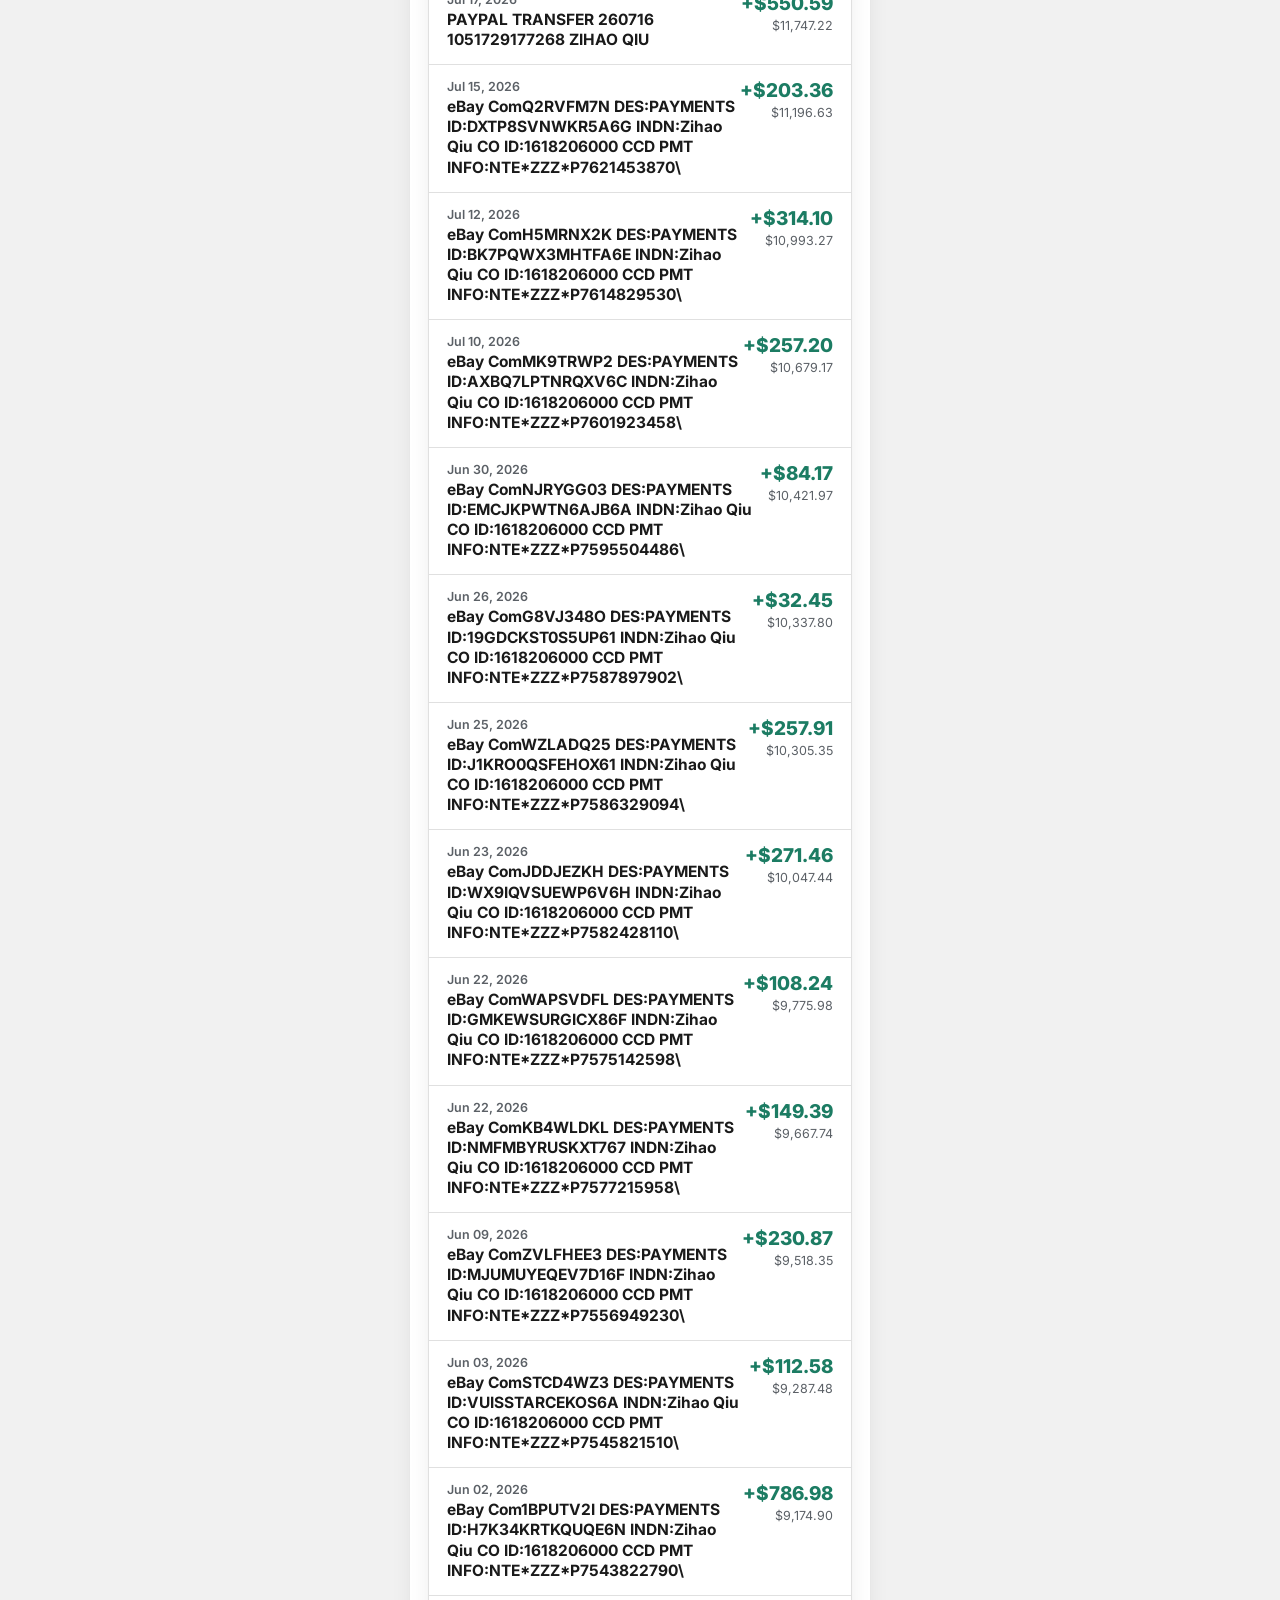
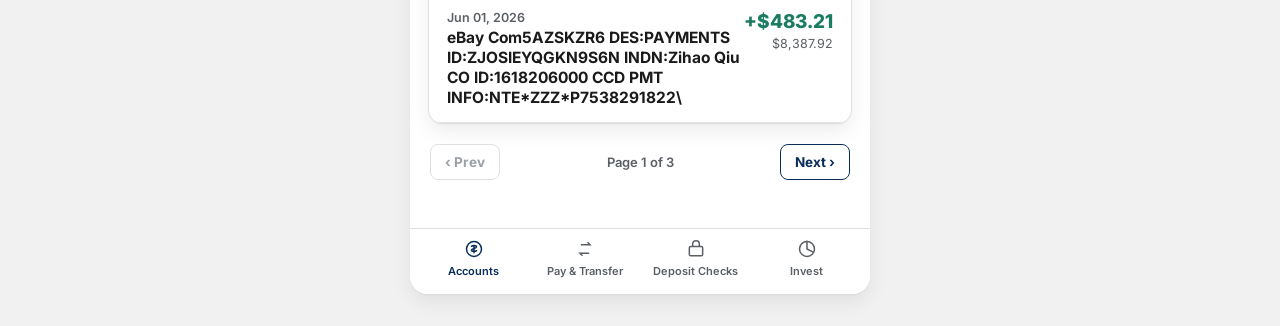
==== commit 846448bc: "Update account balances and transaction details in account-detail.html and index.html" ====
--- a/account-detail.html
+++ b/account-detail.html
@@ -44,13 +44,17 @@
   <div class="content">
     <div class="info-card reveal" style="text-align:center;">
       <div style="font-size:13px; color:var(--gray); font-weight:600;">EVERYDAY CHECKING ···· 6473</div>
-      <div style="font-size:34px; font-weight:800; margin:8px 0;">$19,687.99</div>
+      <div style="font-size:34px; font-weight:800; margin:8px 0;">$20,124.04</div>
       <div style="font-size:13px; color:var(--gray);">Available balance</div>
     </div>
 
     <div class="attribution">Provided by Bank of America</div>
 
     <div class="list-card reveal" id="txn-list">
+      <div class="txn-row" data-page="1">
+        <div><div class="txn-meta">Oct 9, 2026</div><div class="txn-name">PAYPAL TRANSFER 261009 1051893027465 ZIHAO QIU</div></div>
+        <div><div class="txn-amount credit">+$436.05</div><div class="txn-balance">$20,124.04</div></div>
+      </div>
       <div class="txn-row" data-page="1">
         <div><div class="txn-meta">Oct 2, 2026</div><div class="txn-name">eBay ComK7NXBW4P DES:PAYMENTS ID:QR8TMVBPZX4FKND INDN:Zihao Qiu CO ID:1618206000 CCD PMT INFO:NTE*ZZZ*P5829164730\</div></div>
         <div><div class="txn-amount credit">+$168.60</div><div class="txn-balance">$19,687.99</div></div>
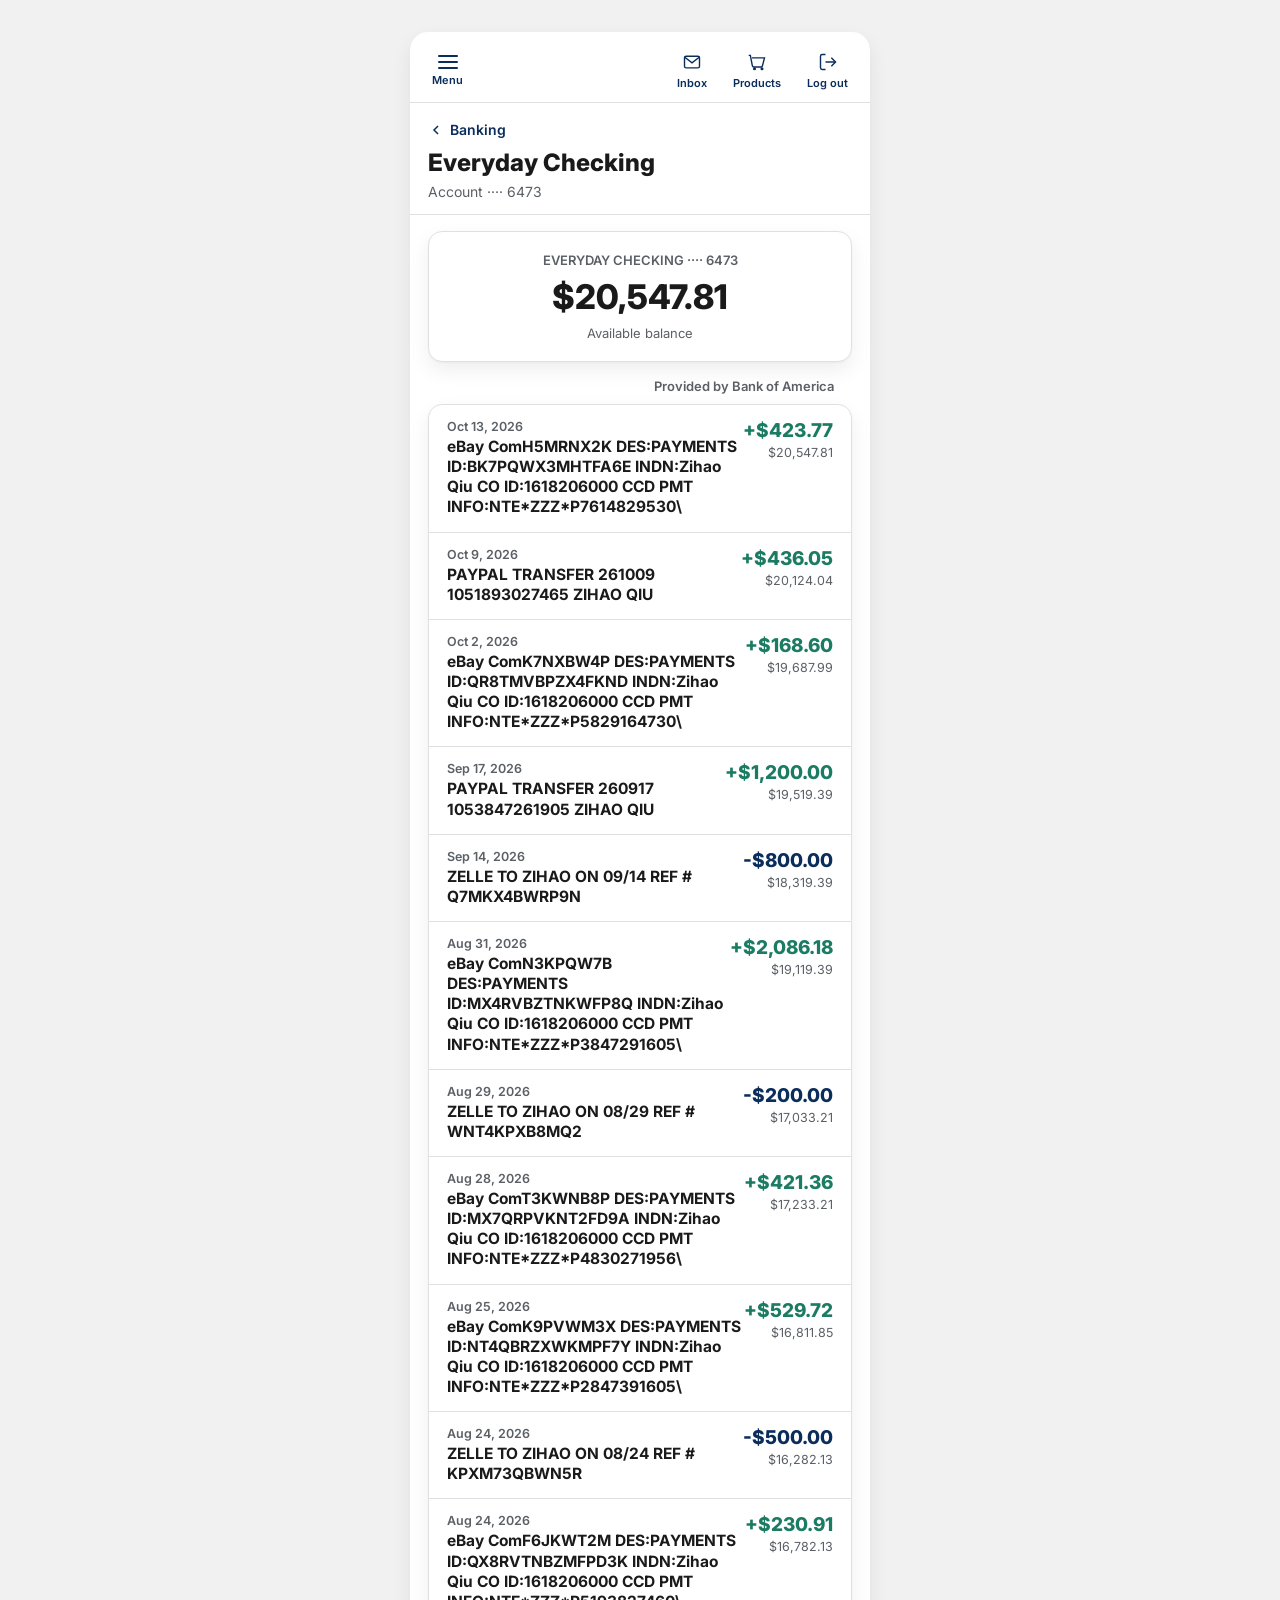
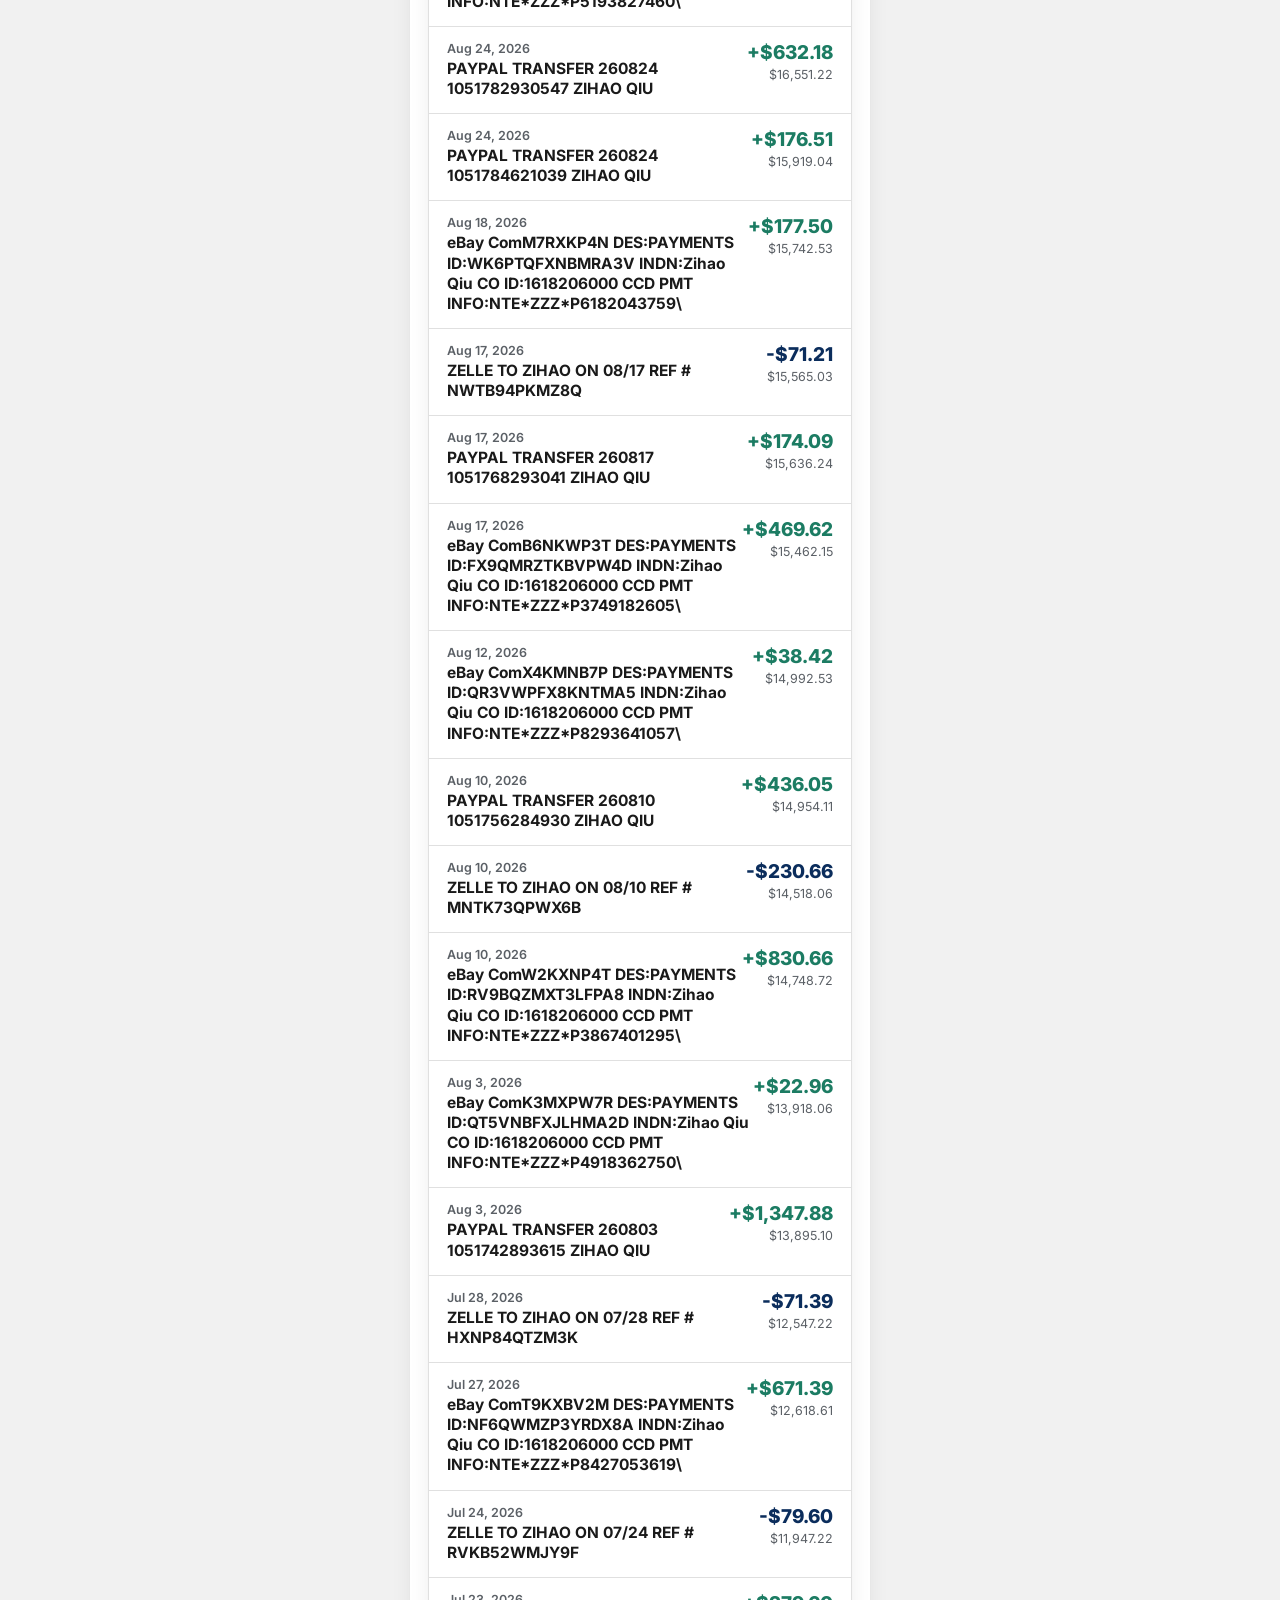
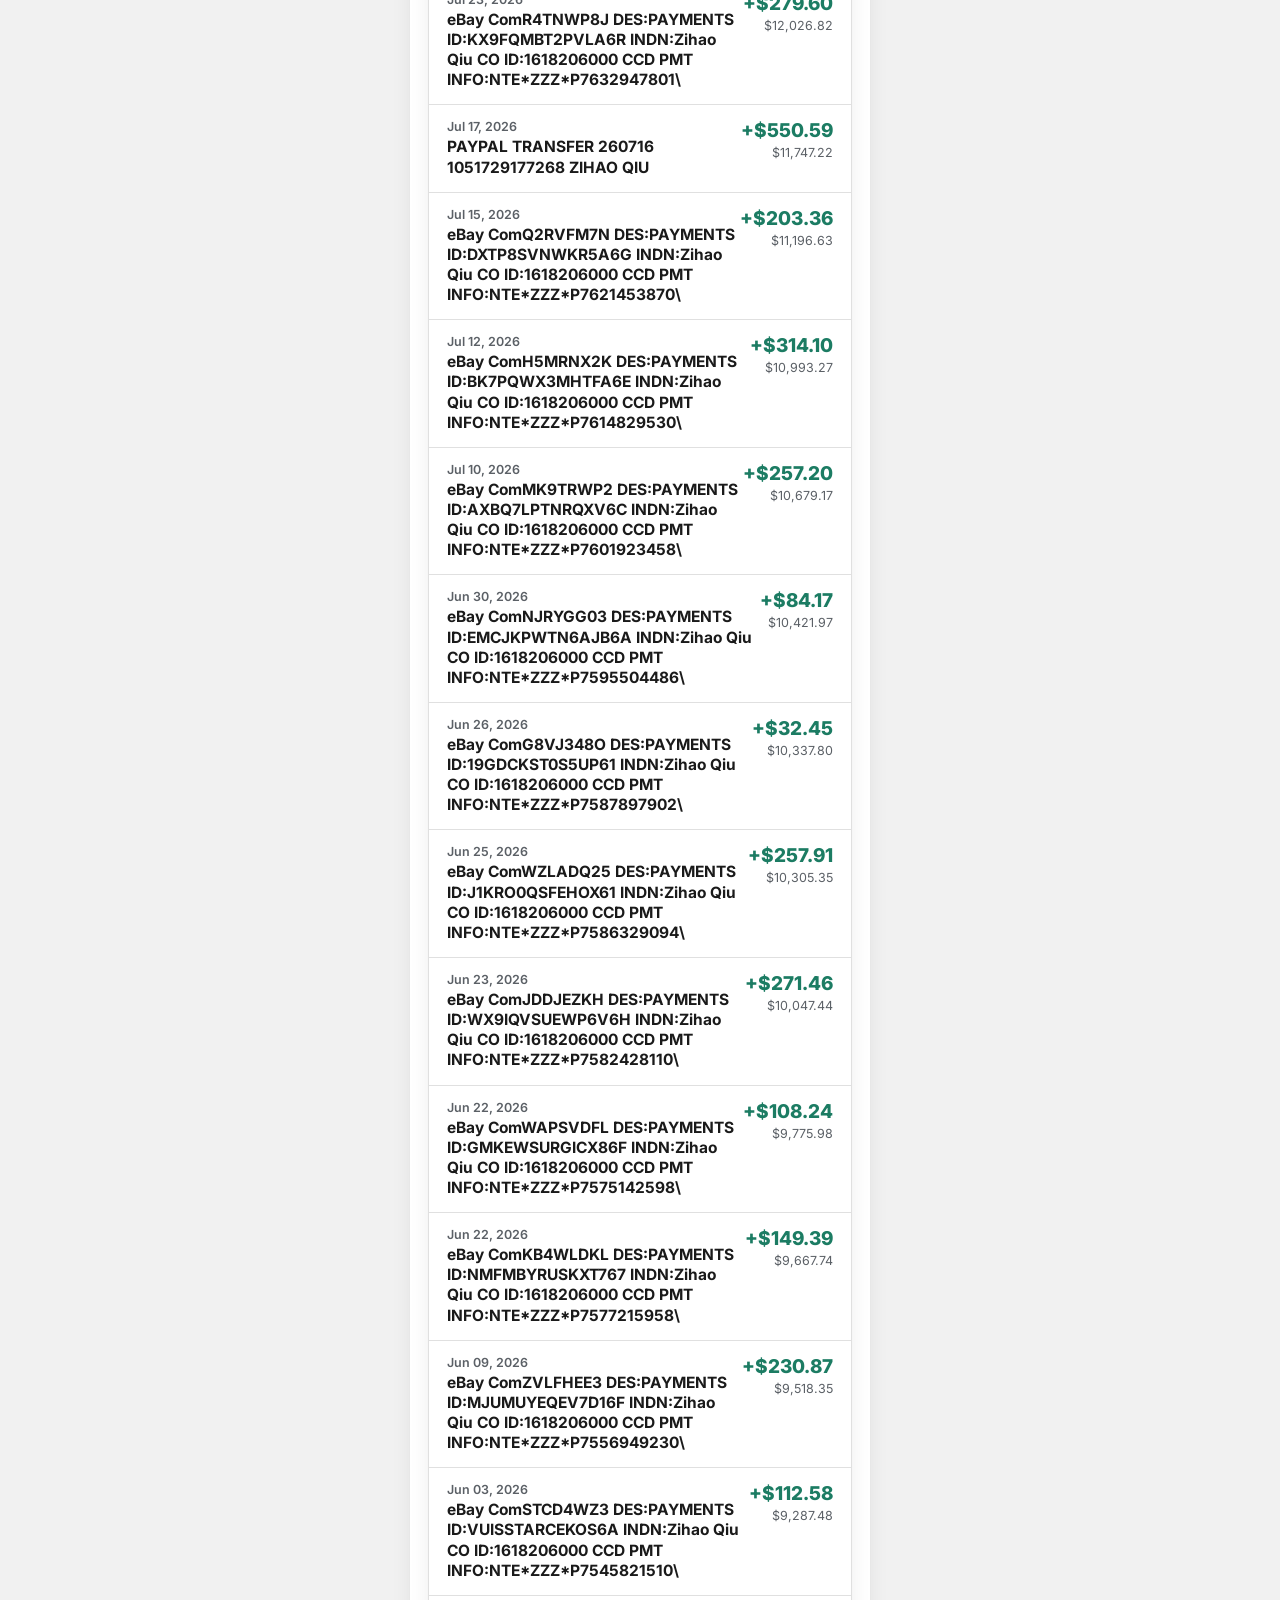
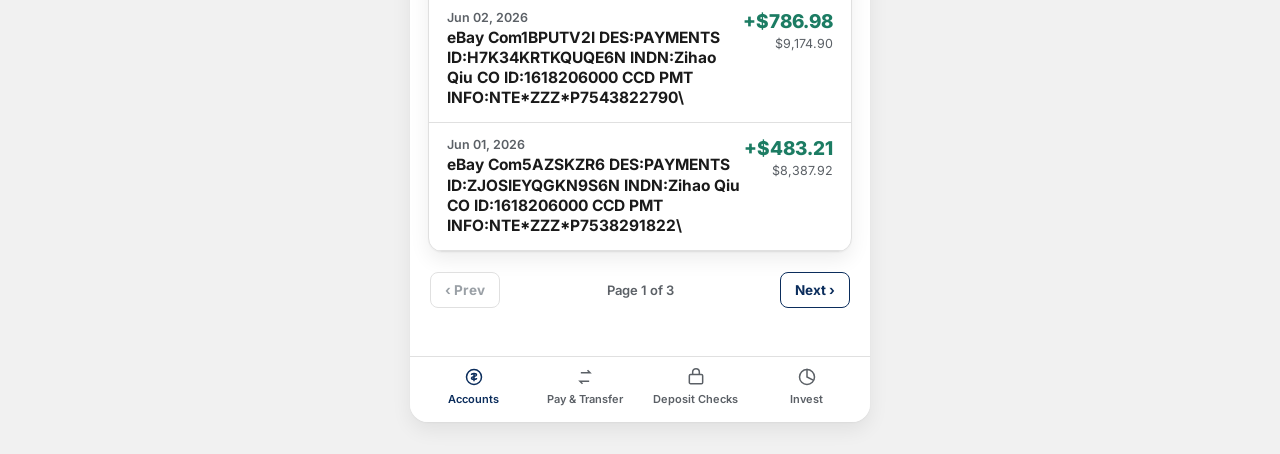
==== commit 64c437ea: "Update account balances and transaction details in account-detail.html and index.html" ====
--- a/account-detail.html
+++ b/account-detail.html
@@ -44,13 +44,17 @@
   <div class="content">
     <div class="info-card reveal" style="text-align:center;">
       <div style="font-size:13px; color:var(--gray); font-weight:600;">EVERYDAY CHECKING ···· 6473</div>
-      <div style="font-size:34px; font-weight:800; margin:8px 0;">$20,124.04</div>
+      <div style="font-size:34px; font-weight:800; margin:8px 0;">$20,547.81</div>
       <div style="font-size:13px; color:var(--gray);">Available balance</div>
     </div>
 
     <div class="attribution">Provided by Bank of America</div>
 
     <div class="list-card reveal" id="txn-list">
+      <div class="txn-row" data-page="1">
+        <div><div class="txn-meta">Oct 13, 2026</div><div class="txn-name">eBay ComH5MRNX2K DES:PAYMENTS ID:BK7PQWX3MHTFA6E INDN:Zihao Qiu CO ID:1618206000 CCD PMT INFO:NTE*ZZZ*P7614829530\</div></div>
+        <div><div class="txn-amount credit">+$423.77</div><div class="txn-balance">$20,547.81</div></div>
+      </div>
       <div class="txn-row" data-page="1">
         <div><div class="txn-meta">Oct 9, 2026</div><div class="txn-name">PAYPAL TRANSFER 261009 1051893027465 ZIHAO QIU</div></div>
         <div><div class="txn-amount credit">+$436.05</div><div class="txn-balance">$20,124.04</div></div>
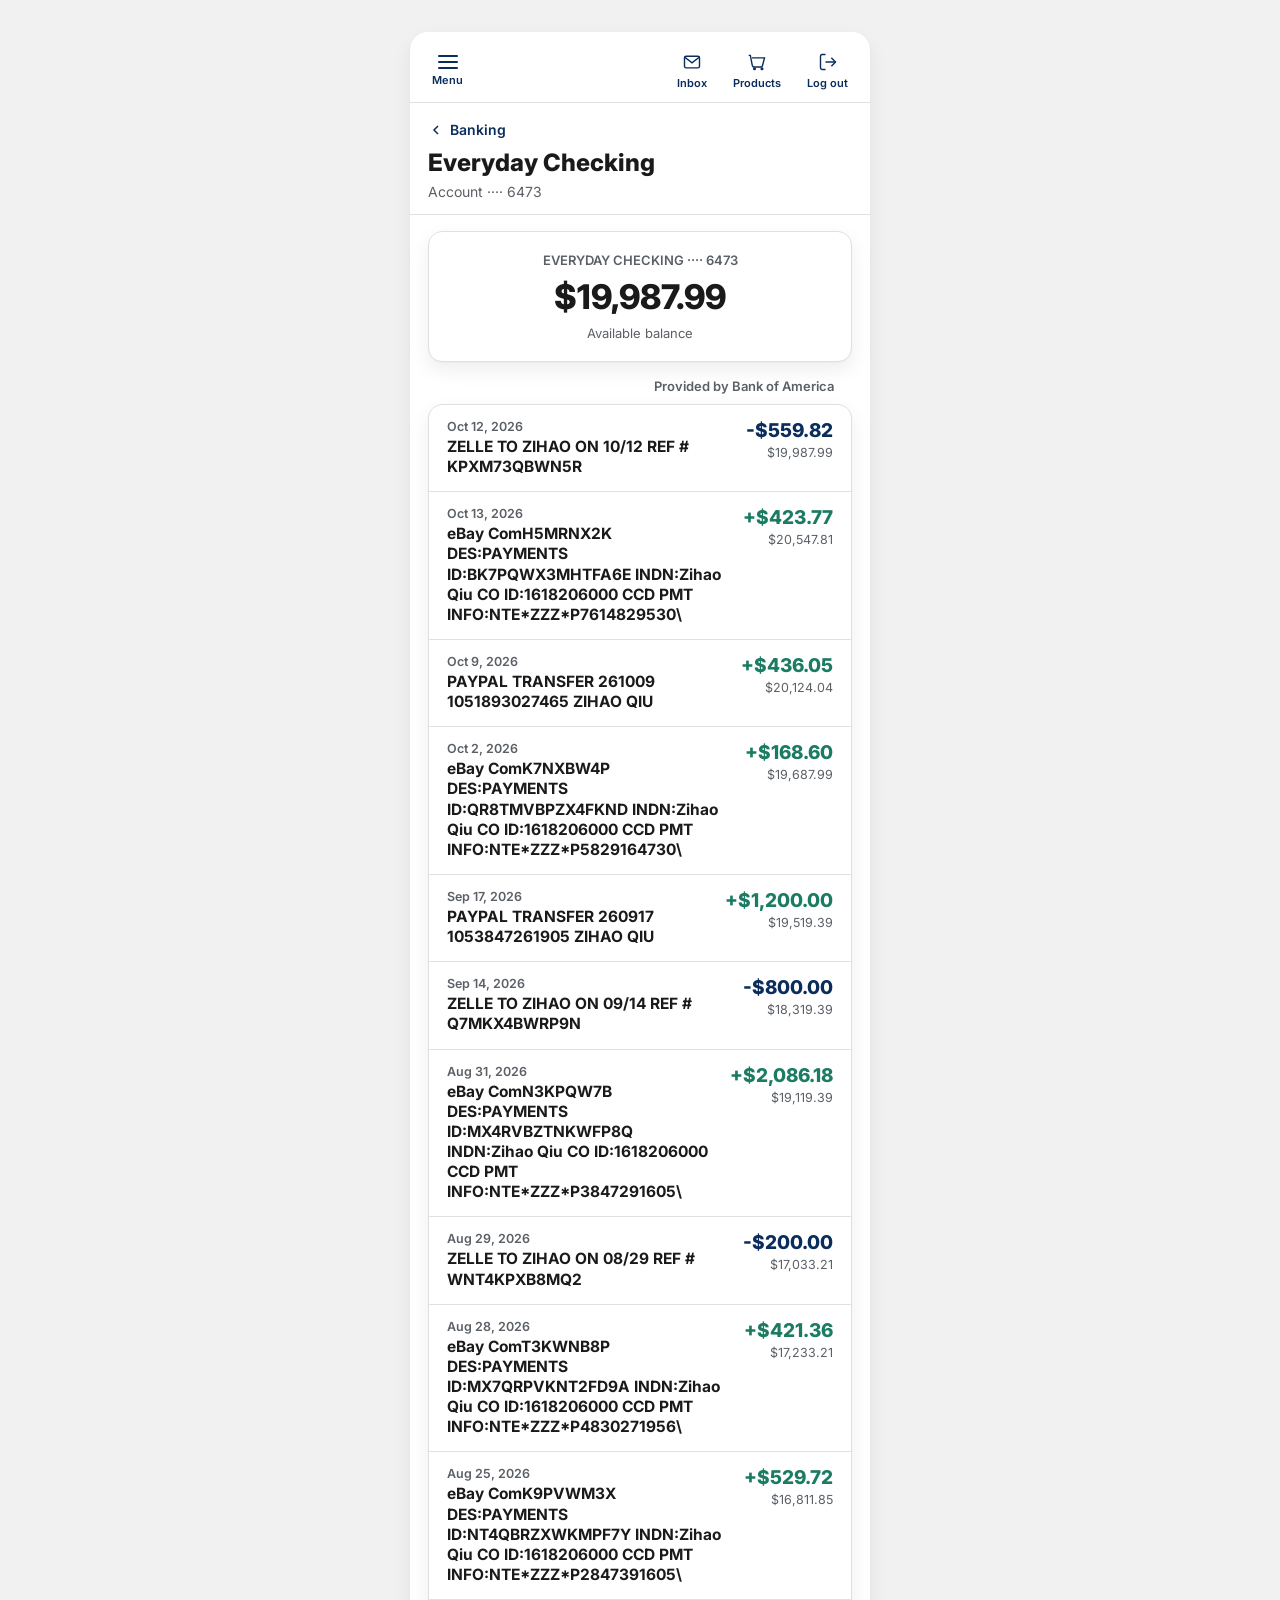
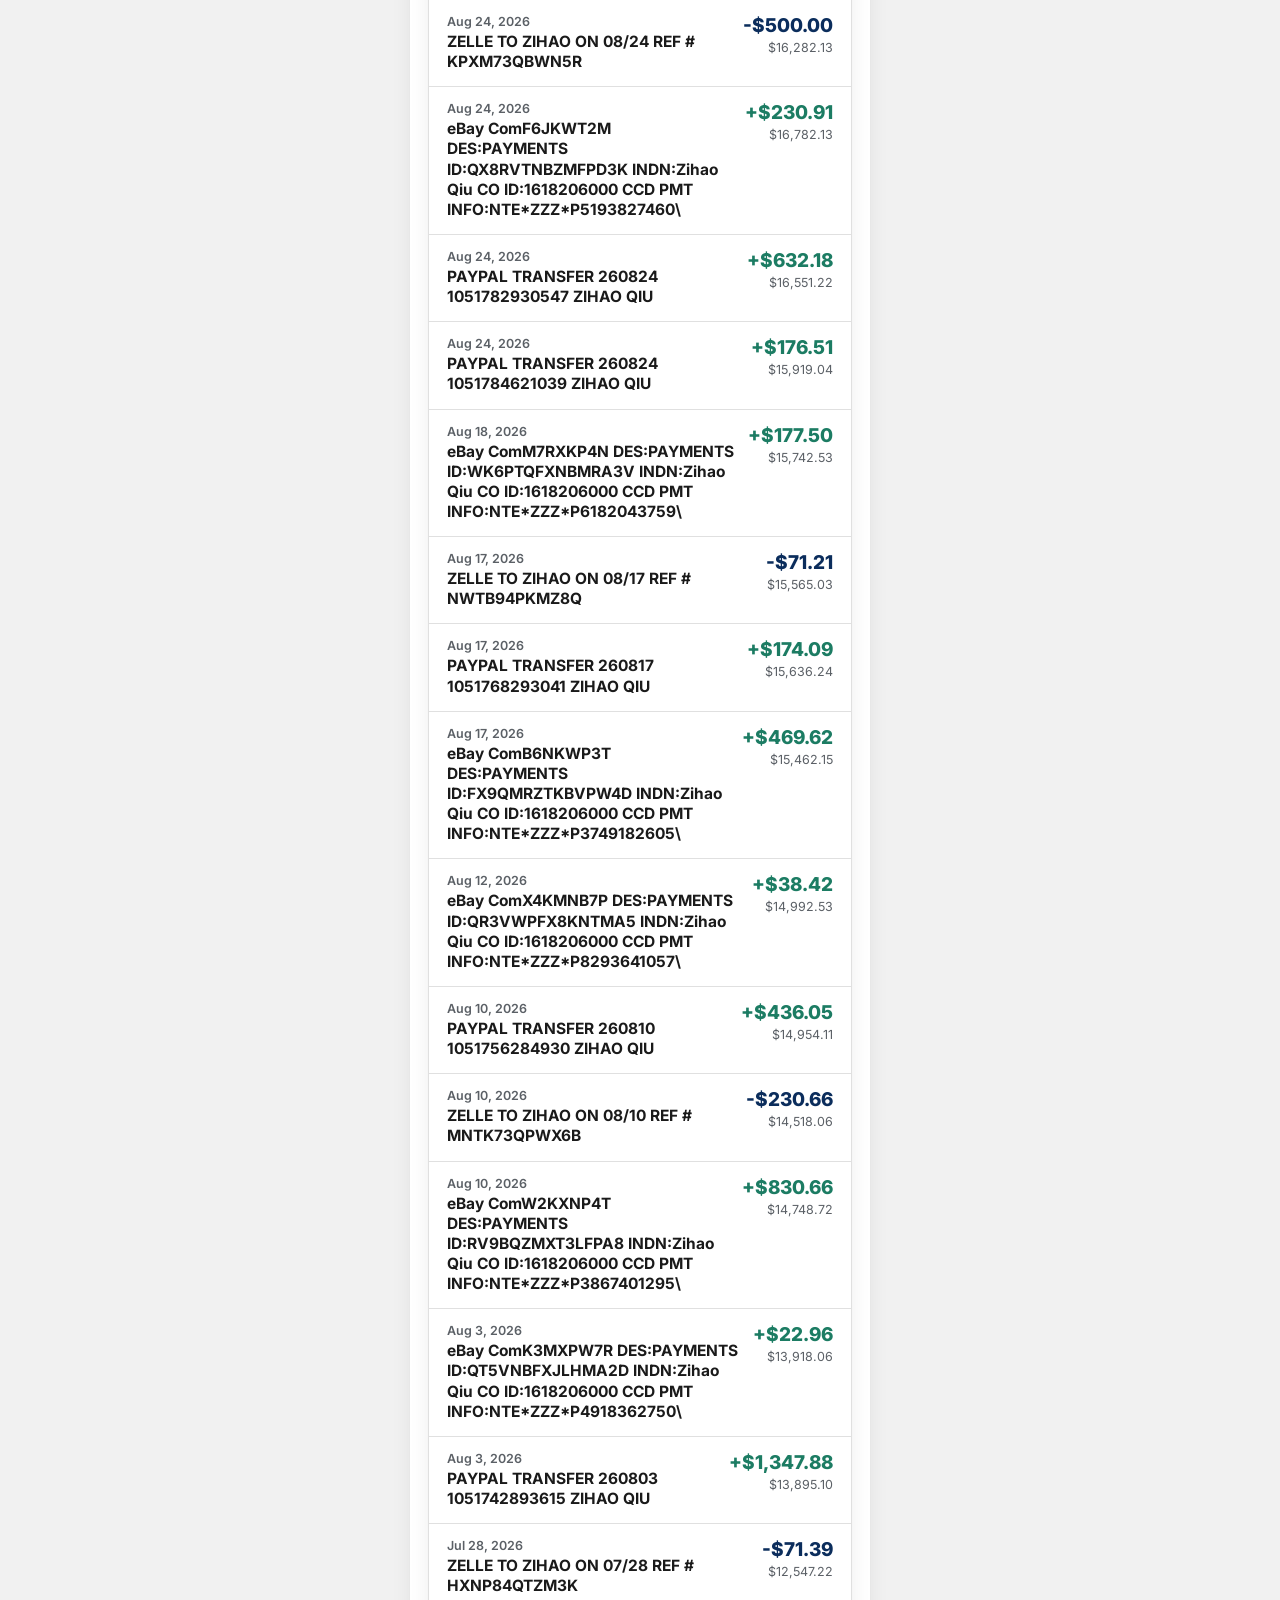
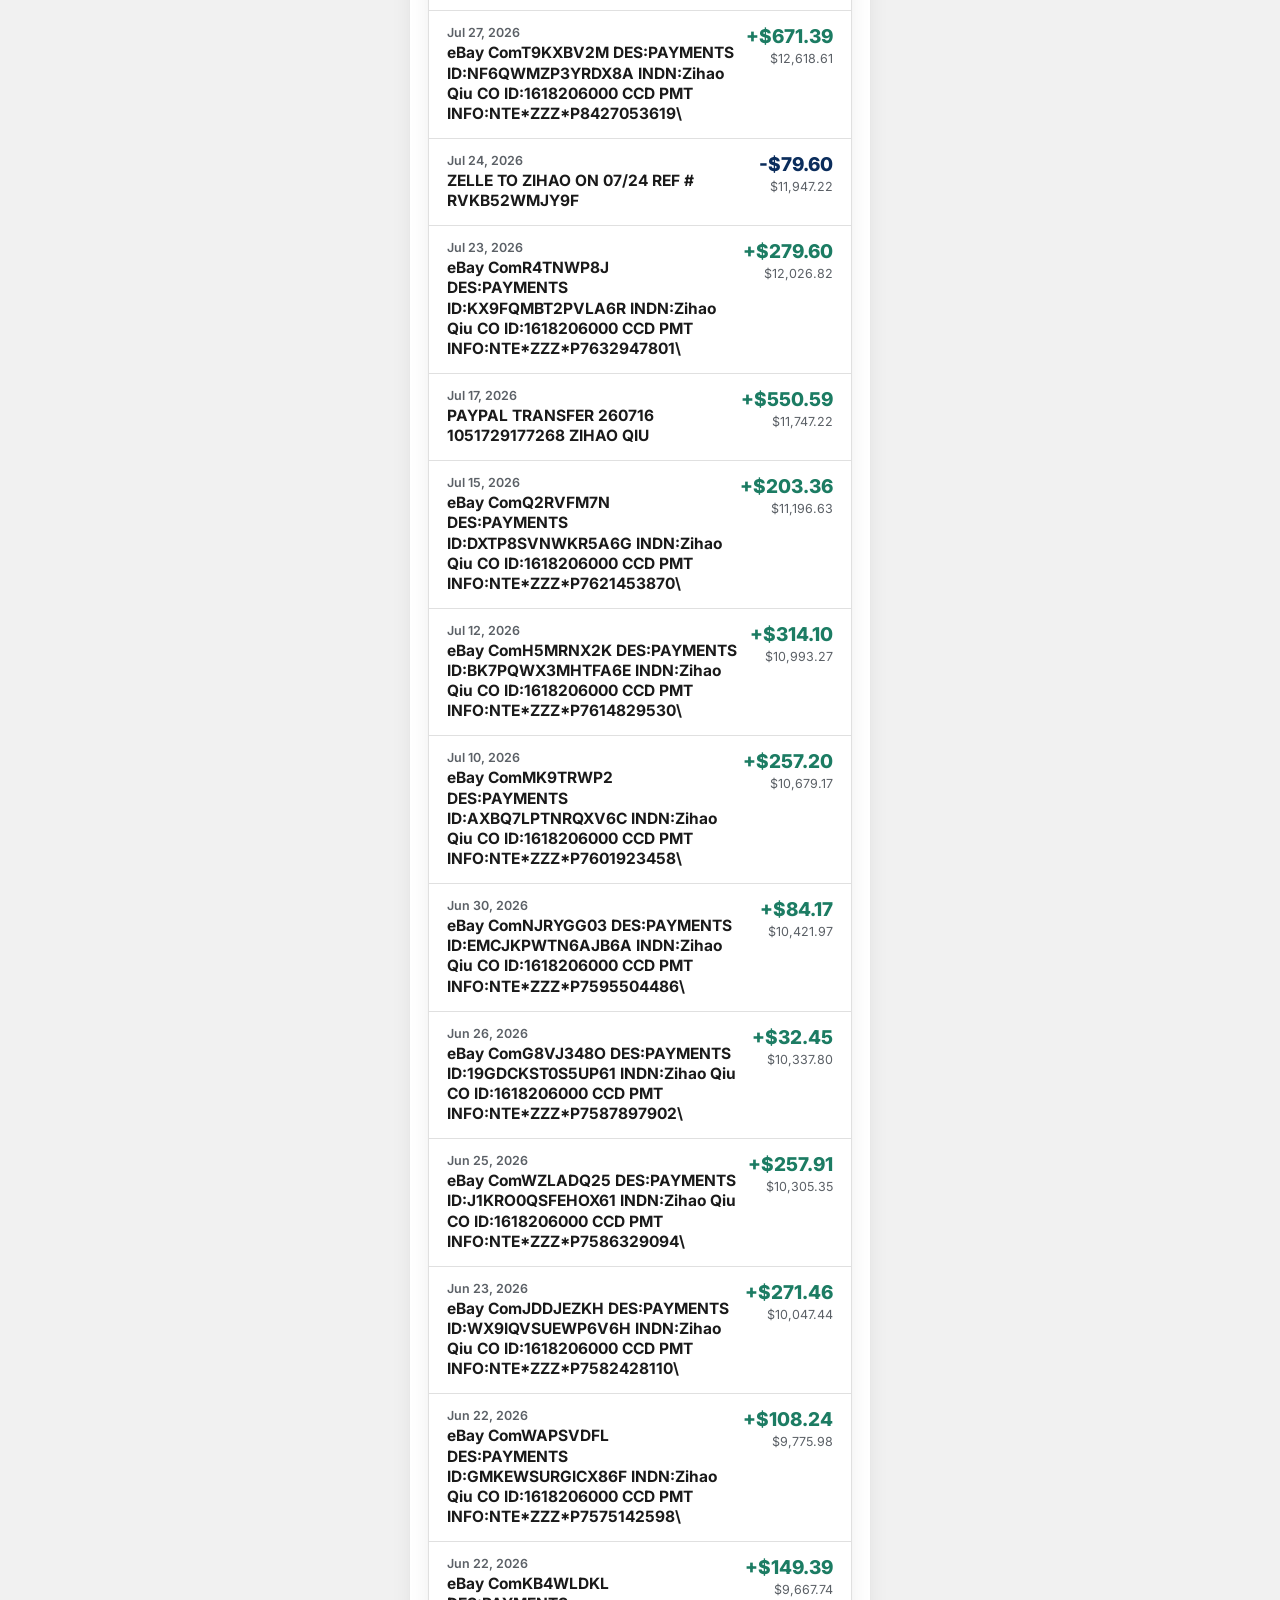
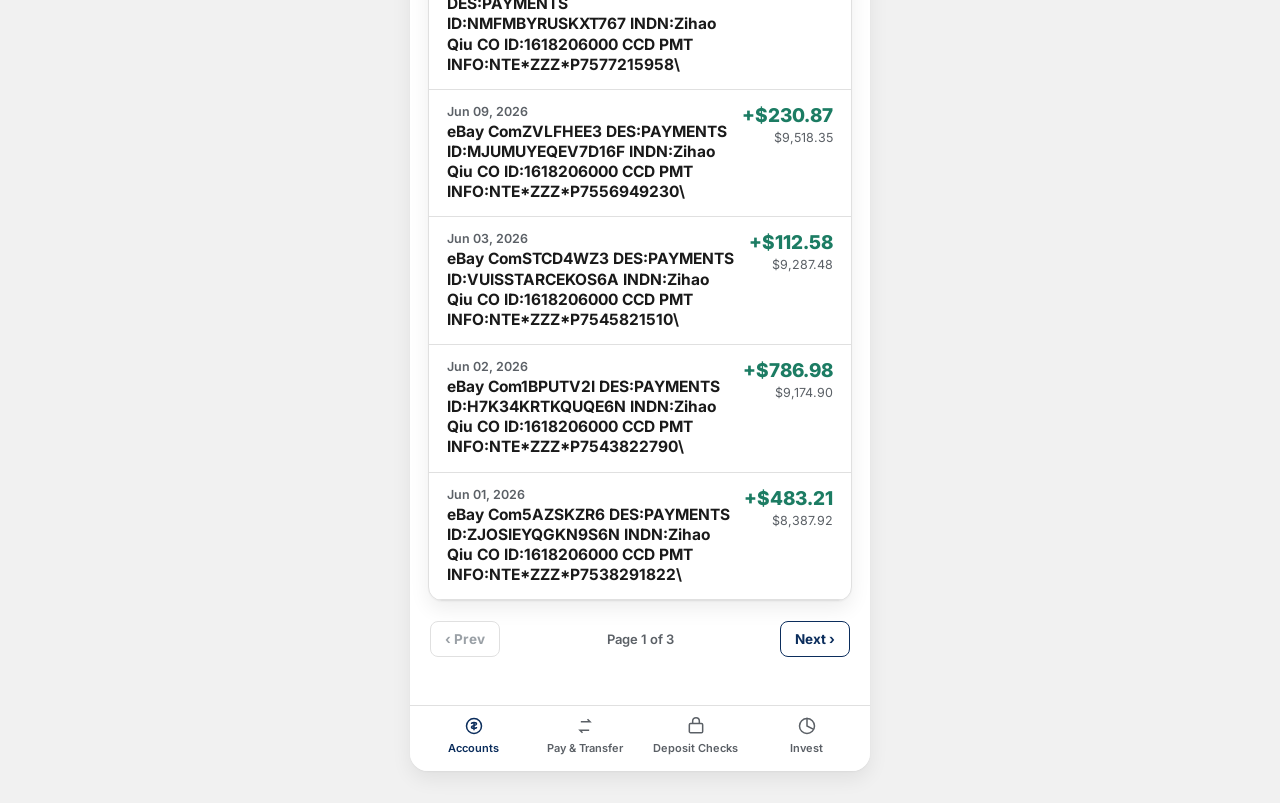
==== commit 30ae073a: "Update account balances and transaction details in account-detail.html and index.html" ====
--- a/account-detail.html
+++ b/account-detail.html
@@ -44,13 +44,17 @@
   <div class="content">
     <div class="info-card reveal" style="text-align:center;">
       <div style="font-size:13px; color:var(--gray); font-weight:600;">EVERYDAY CHECKING ···· 6473</div>
-      <div style="font-size:34px; font-weight:800; margin:8px 0;">$20,547.81</div>
+      <div style="font-size:34px; font-weight:800; margin:8px 0;">$19,987.99</div>
       <div style="font-size:13px; color:var(--gray);">Available balance</div>
     </div>
 
     <div class="attribution">Provided by Bank of America</div>
 
     <div class="list-card reveal" id="txn-list">
+      <div class="txn-row" data-page="1">
+        <div><div class="txn-meta">Oct 12, 2026</div><div class="txn-name">ZELLE TO ZIHAO ON 10/12 REF # KPXM73QBWN5R</div></div>
+        <div><div class="txn-amount debit">-$559.82</div><div class="txn-balance">$19,987.99</div></div>
+      </div>
       <div class="txn-row" data-page="1">
         <div><div class="txn-meta">Oct 13, 2026</div><div class="txn-name">eBay ComH5MRNX2K DES:PAYMENTS ID:BK7PQWX3MHTFA6E INDN:Zihao Qiu CO ID:1618206000 CCD PMT INFO:NTE*ZZZ*P7614829530\</div></div>
         <div><div class="txn-amount credit">+$423.77</div><div class="txn-balance">$20,547.81</div></div>
--- a/styles.css
+++ b/styles.css
@@ -367,6 +367,8 @@
   border-bottom:1px solid var(--line);
 }
 .txn-row:last-child{ border-bottom:none; }
+.txn-row > div:first-child{ min-width:0; overflow-wrap:anywhere; padding-right:12px; }
+.txn-row > div:last-child{ flex-shrink:0; margin-left:auto; text-align:right; }
 .txn-meta{ font-size:12.5px; color:var(--gray); font-weight:600; margin-bottom:3px; }
 .txn-name{ font-size:15.5px; font-weight:700; color:var(--ink); line-height:1.3; }
 .txn-amount{ font-size:19px; font-weight:800; color:var(--blue); text-align:right; white-space:nowrap; }
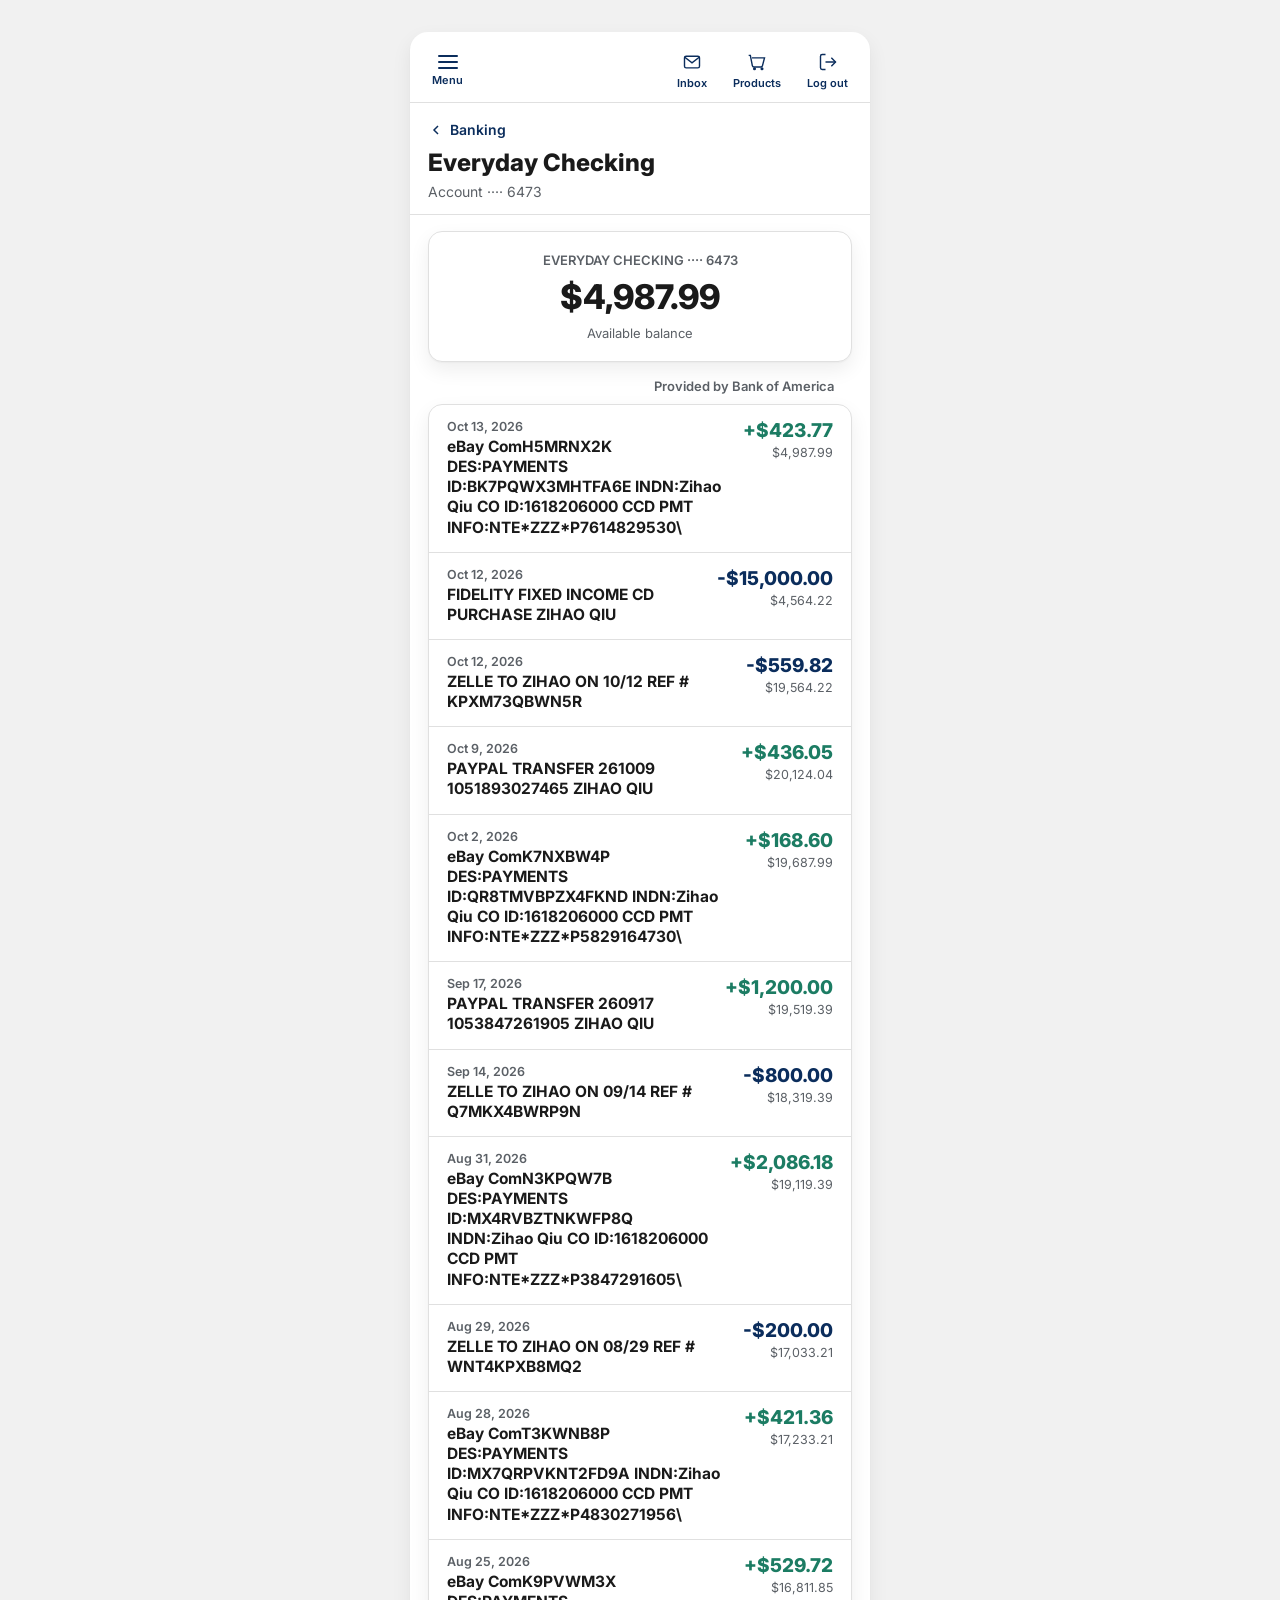
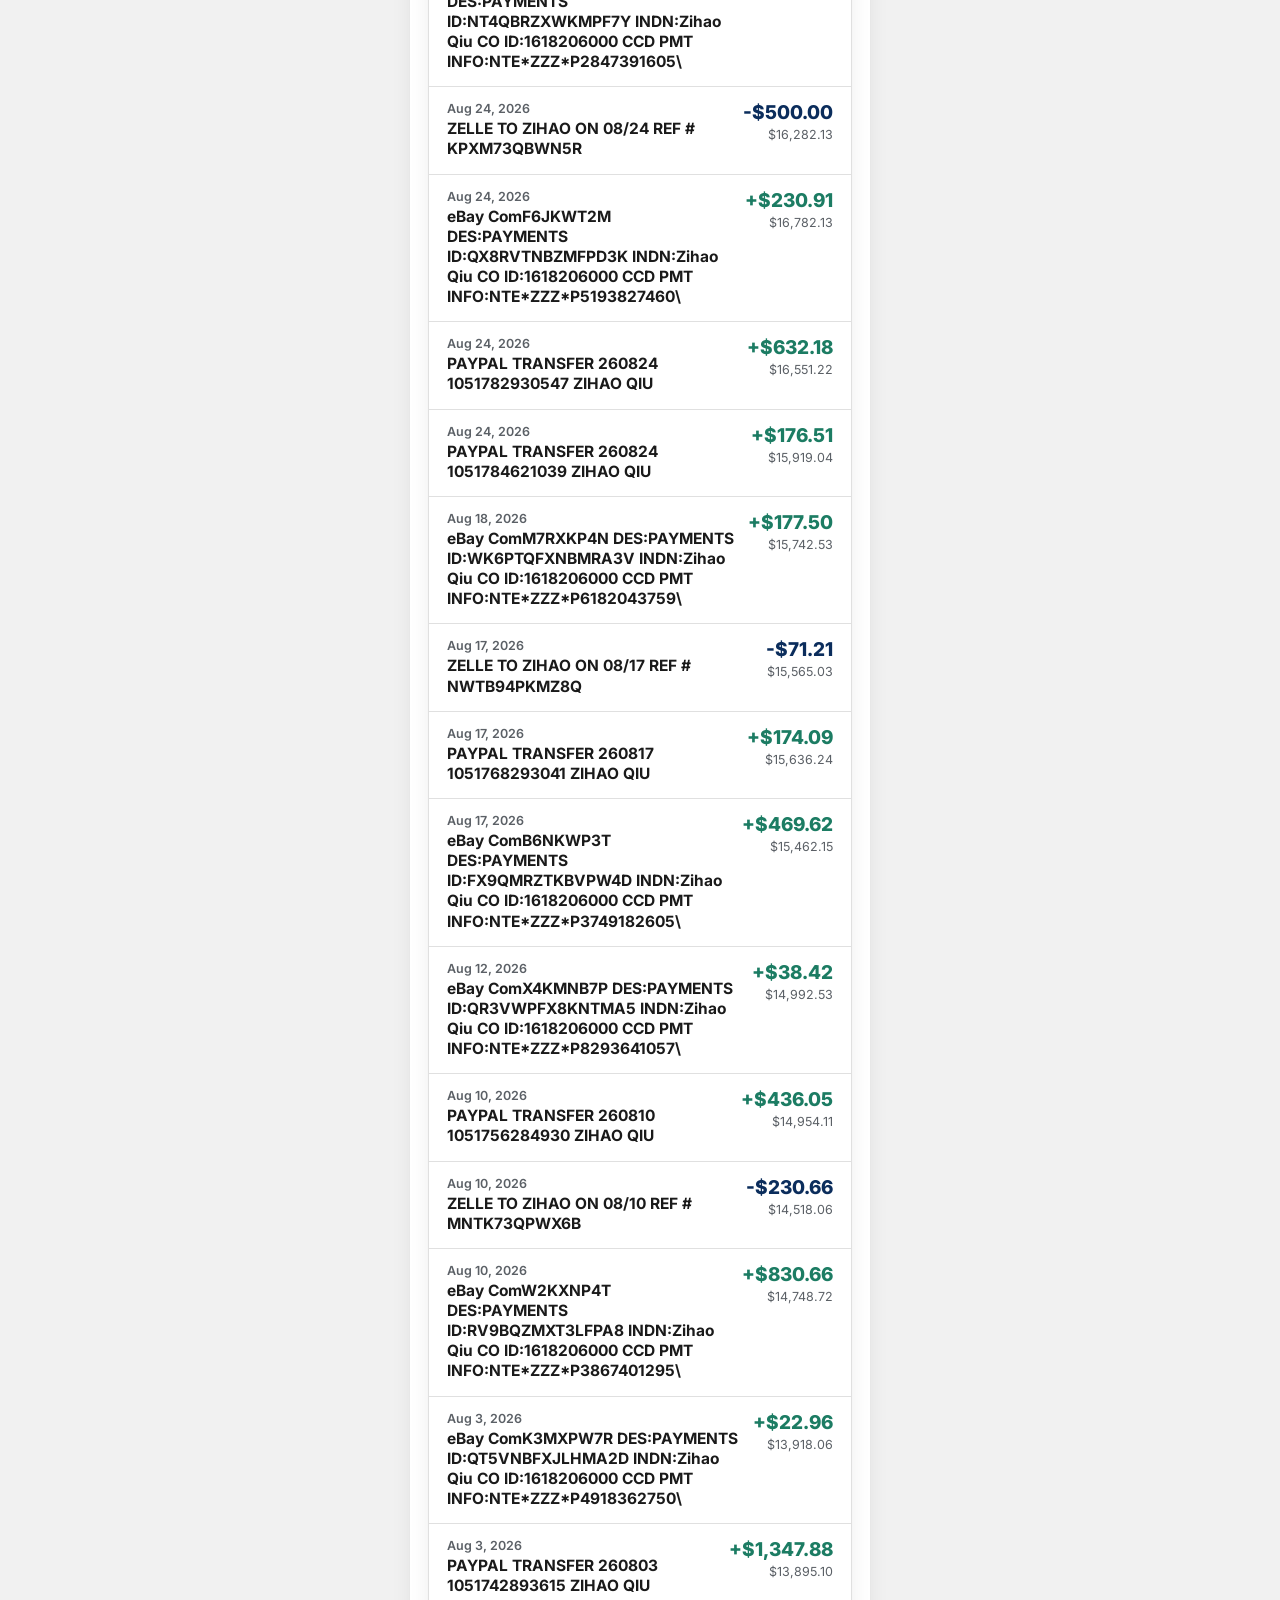
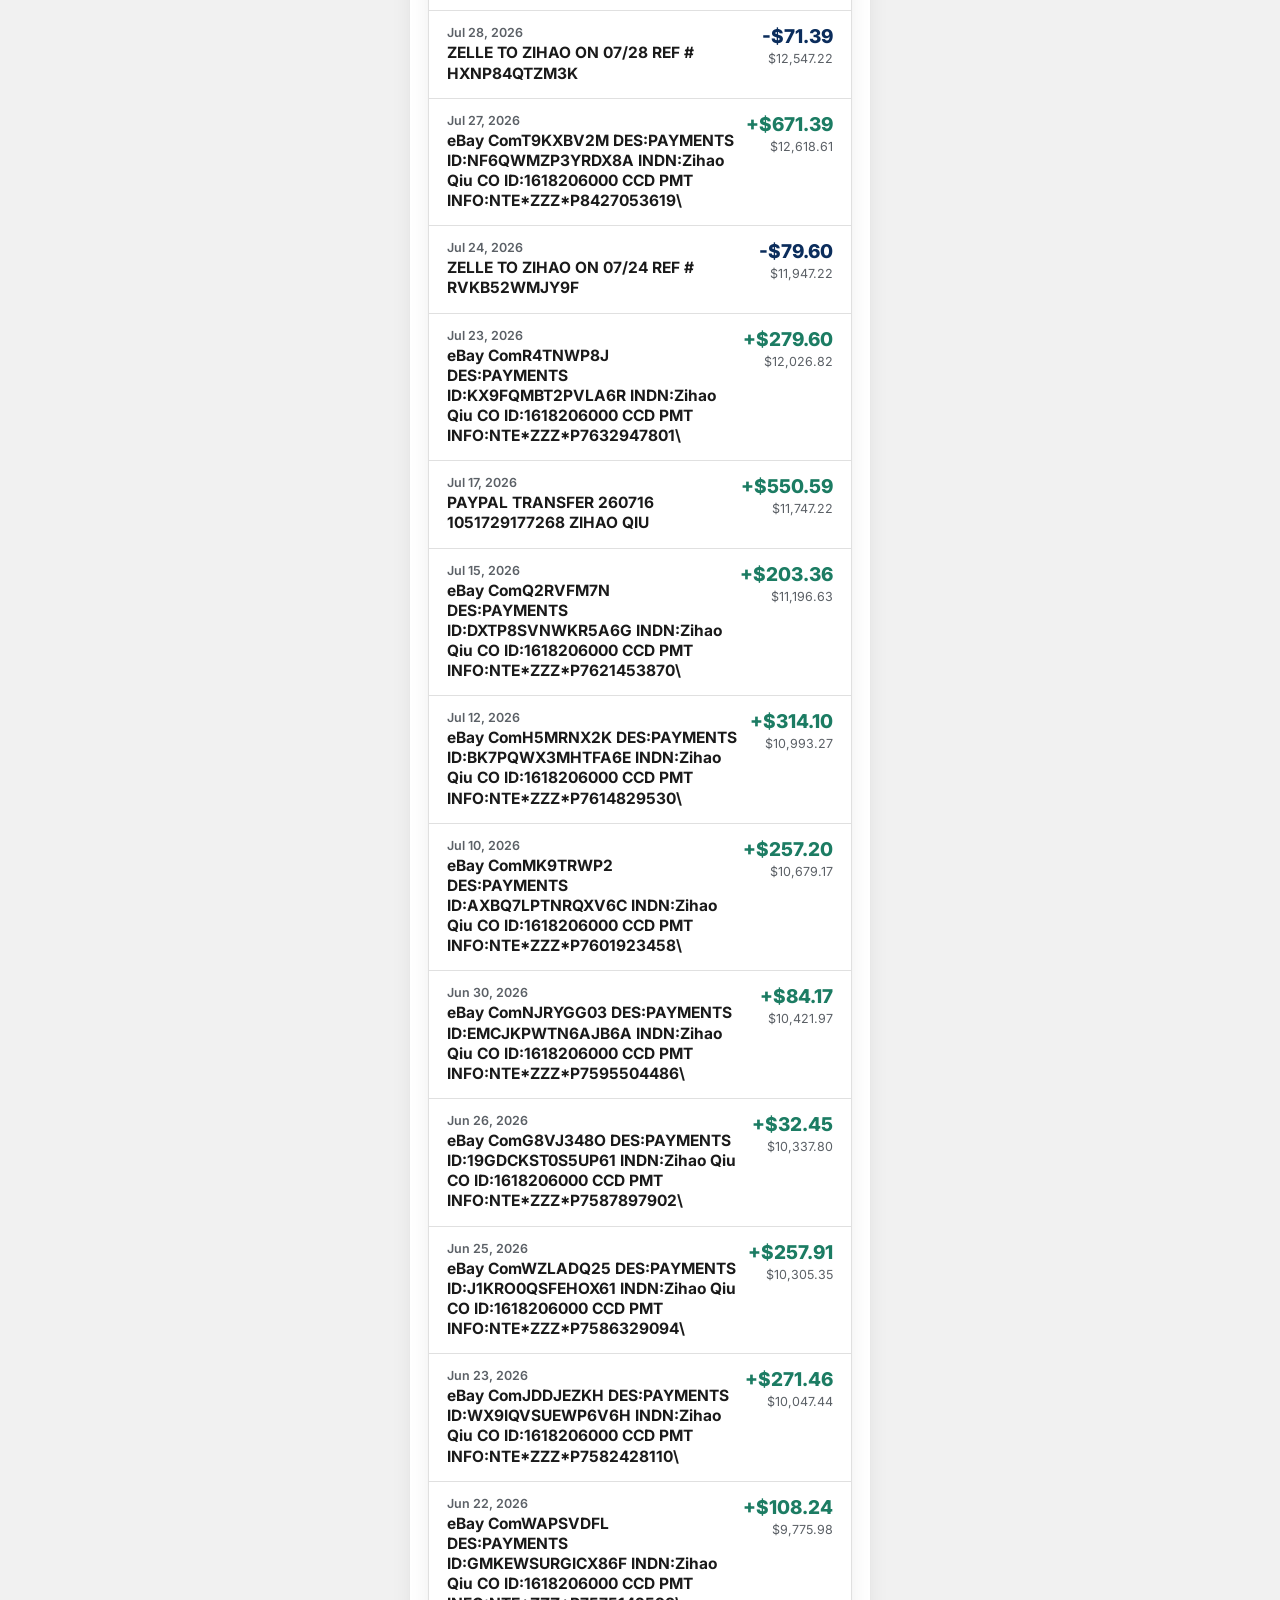
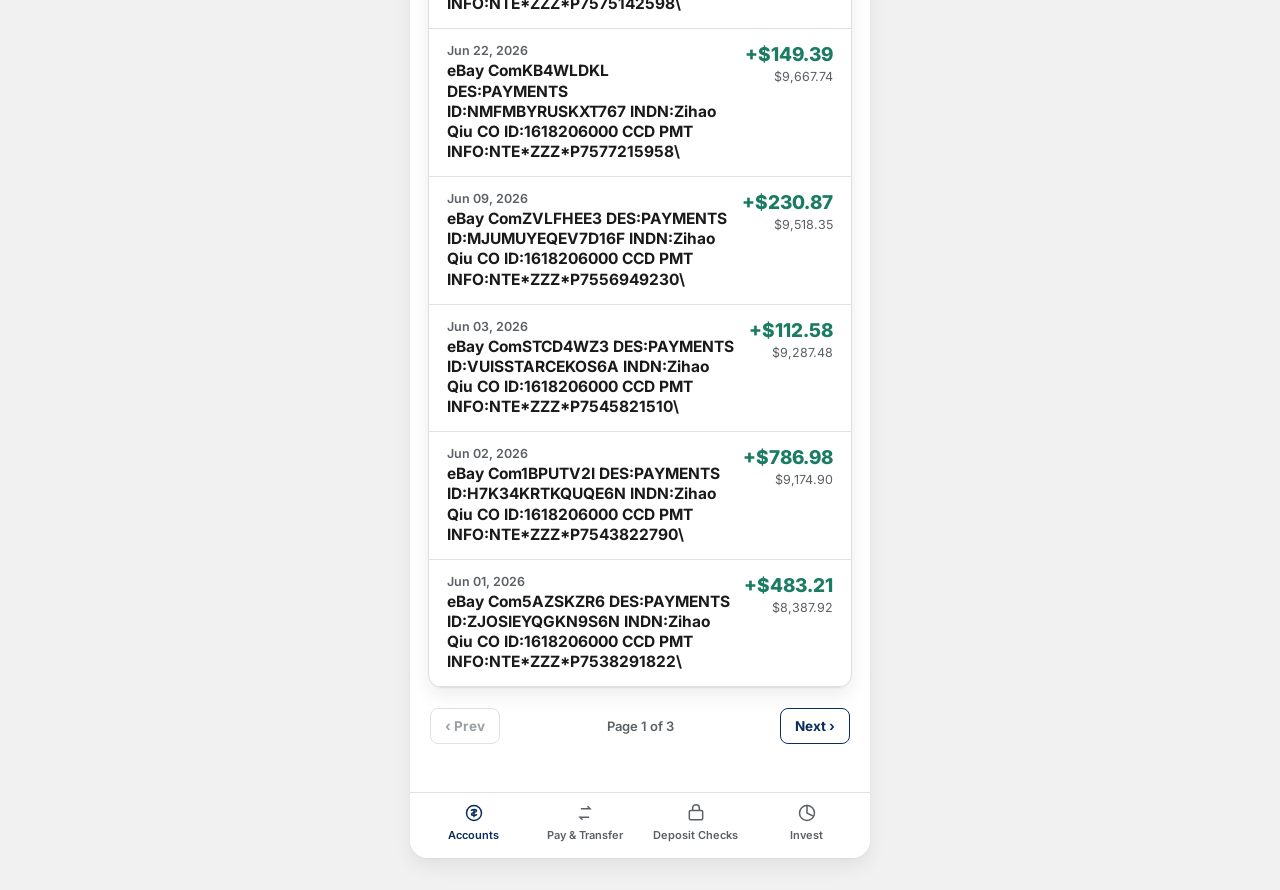
==== commit ed1b6b6c: "Update account balances and transaction details in account-detail.html and index.html" ====
--- a/account-detail.html
+++ b/account-detail.html
@@ -44,7 +44,7 @@
   <div class="content">
     <div class="info-card reveal" style="text-align:center;">
       <div style="font-size:13px; color:var(--gray); font-weight:600;">EVERYDAY CHECKING ···· 6473</div>
-      <div style="font-size:34px; font-weight:800; margin:8px 0;">$19,987.99</div>
+      <div style="font-size:34px; font-weight:800; margin:8px 0;">$4,987.99</div>
       <div style="font-size:13px; color:var(--gray);">Available balance</div>
     </div>
 
@@ -52,12 +52,16 @@
 
     <div class="list-card reveal" id="txn-list">
       <div class="txn-row" data-page="1">
+        <div><div class="txn-meta">Oct 13, 2026</div><div class="txn-name">eBay ComH5MRNX2K DES:PAYMENTS ID:BK7PQWX3MHTFA6E INDN:Zihao Qiu CO ID:1618206000 CCD PMT INFO:NTE*ZZZ*P7614829530\</div></div>
+        <div><div class="txn-amount credit">+$423.77</div><div class="txn-balance">$4,987.99</div></div>
+      </div>
+      <div class="txn-row" data-page="1">
+        <div><div class="txn-meta">Oct 12, 2026</div><div class="txn-name">FIDELITY FIXED INCOME CD PURCHASE ZIHAO QIU</div></div>
+        <div><div class="txn-amount debit">-$15,000.00</div><div class="txn-balance">$4,564.22</div></div>
+      </div>
+      <div class="txn-row" data-page="1">
         <div><div class="txn-meta">Oct 12, 2026</div><div class="txn-name">ZELLE TO ZIHAO ON 10/12 REF # KPXM73QBWN5R</div></div>
-        <div><div class="txn-amount debit">-$559.82</div><div class="txn-balance">$19,987.99</div></div>
-      </div>
-      <div class="txn-row" data-page="1">
-        <div><div class="txn-meta">Oct 13, 2026</div><div class="txn-name">eBay ComH5MRNX2K DES:PAYMENTS ID:BK7PQWX3MHTFA6E INDN:Zihao Qiu CO ID:1618206000 CCD PMT INFO:NTE*ZZZ*P7614829530\</div></div>
-        <div><div class="txn-amount credit">+$423.77</div><div class="txn-balance">$20,547.81</div></div>
+        <div><div class="txn-amount debit">-$559.82</div><div class="txn-balance">$19,564.22</div></div>
       </div>
       <div class="txn-row" data-page="1">
         <div><div class="txn-meta">Oct 9, 2026</div><div class="txn-name">PAYPAL TRANSFER 261009 1051893027465 ZIHAO QIU</div></div>
--- a/styles.css
+++ b/styles.css
@@ -362,13 +362,13 @@
   padding:0 18px 10px;
 }
 .txn-row{
-  display:flex; justify-content:space-between; align-items:flex-start;
+  display:grid; grid-template-columns:minmax(0,1fr) max-content; column-gap:12px; align-items:start;
   padding:14px 18px;
   border-bottom:1px solid var(--line);
 }
 .txn-row:last-child{ border-bottom:none; }
-.txn-row > div:first-child{ min-width:0; overflow-wrap:anywhere; padding-right:12px; }
-.txn-row > div:last-child{ flex-shrink:0; margin-left:auto; text-align:right; }
+.txn-row > div:first-child{ min-width:0; overflow-wrap:anywhere; word-break:break-word; }
+.txn-row > div:last-child{ min-width:0; text-align:right; }
 .txn-meta{ font-size:12.5px; color:var(--gray); font-weight:600; margin-bottom:3px; }
 .txn-name{ font-size:15.5px; font-weight:700; color:var(--ink); line-height:1.3; }
 .txn-amount{ font-size:19px; font-weight:800; color:var(--blue); text-align:right; white-space:nowrap; }
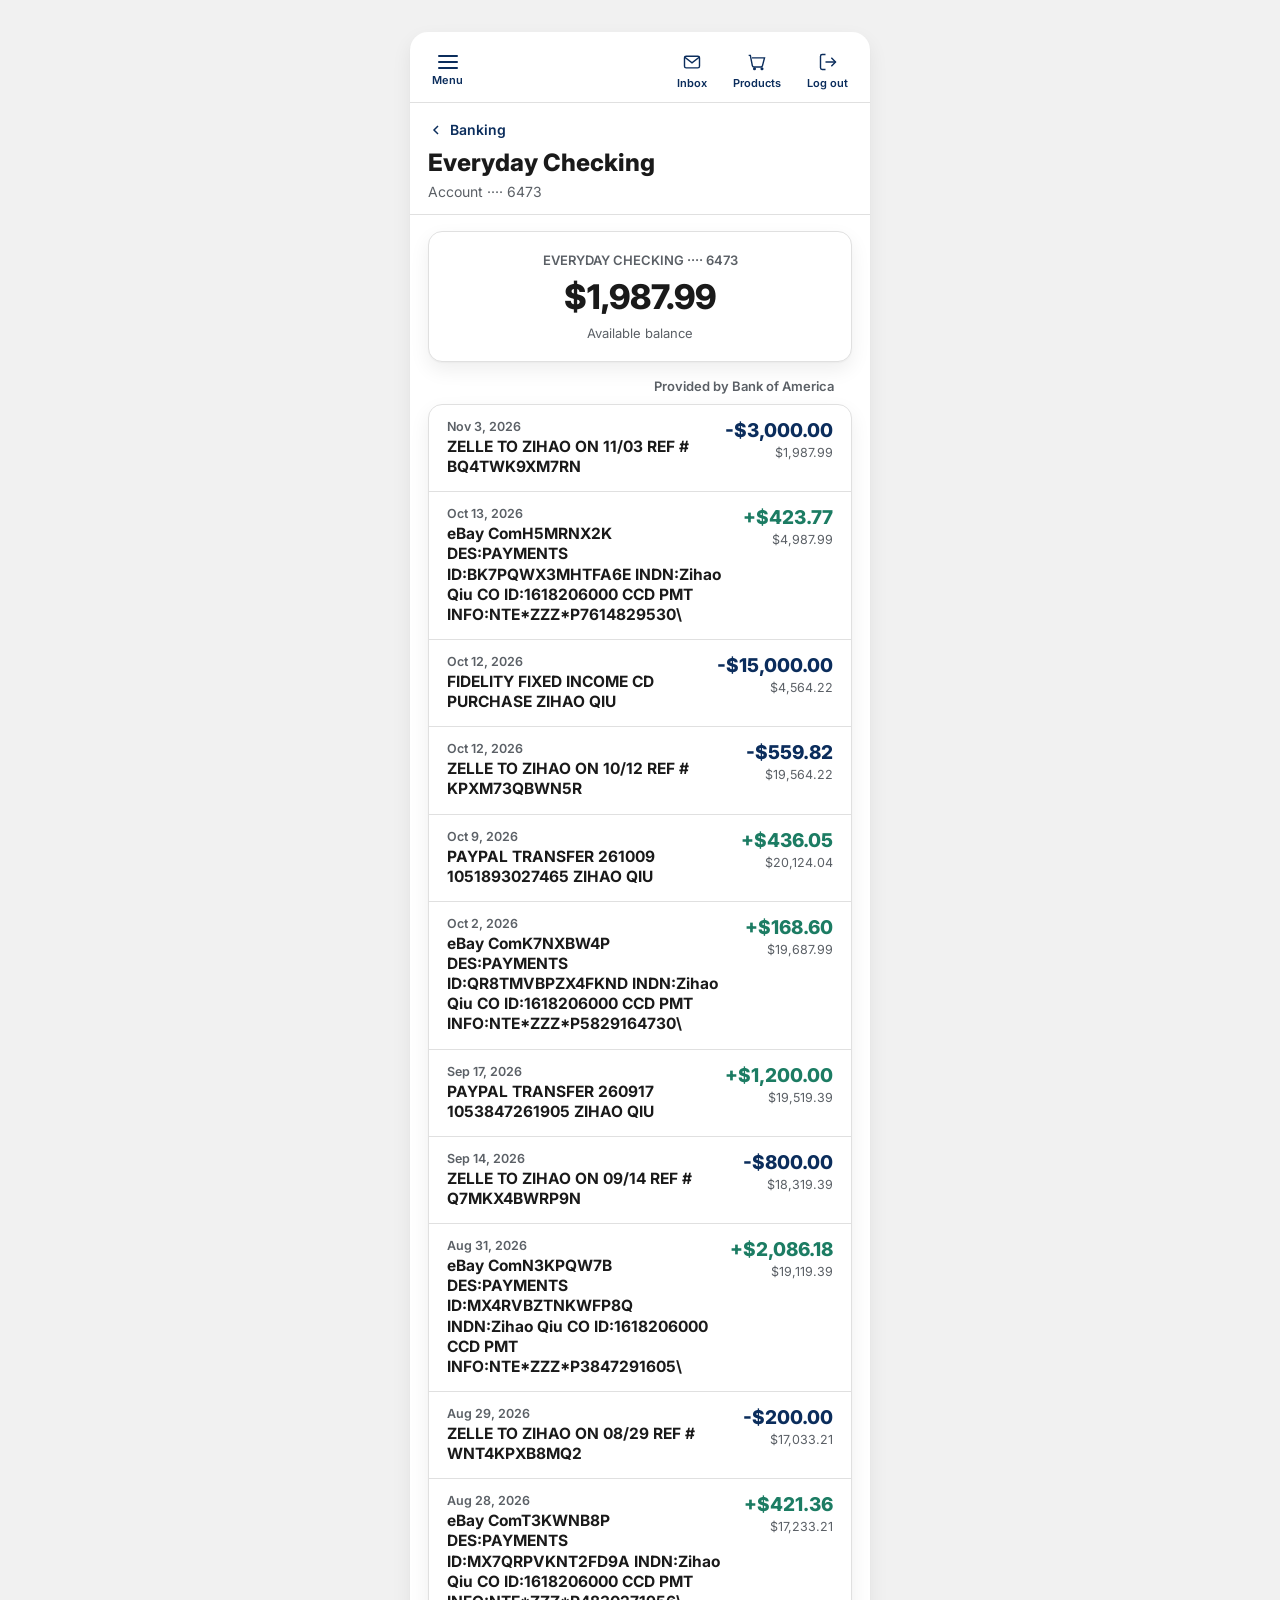
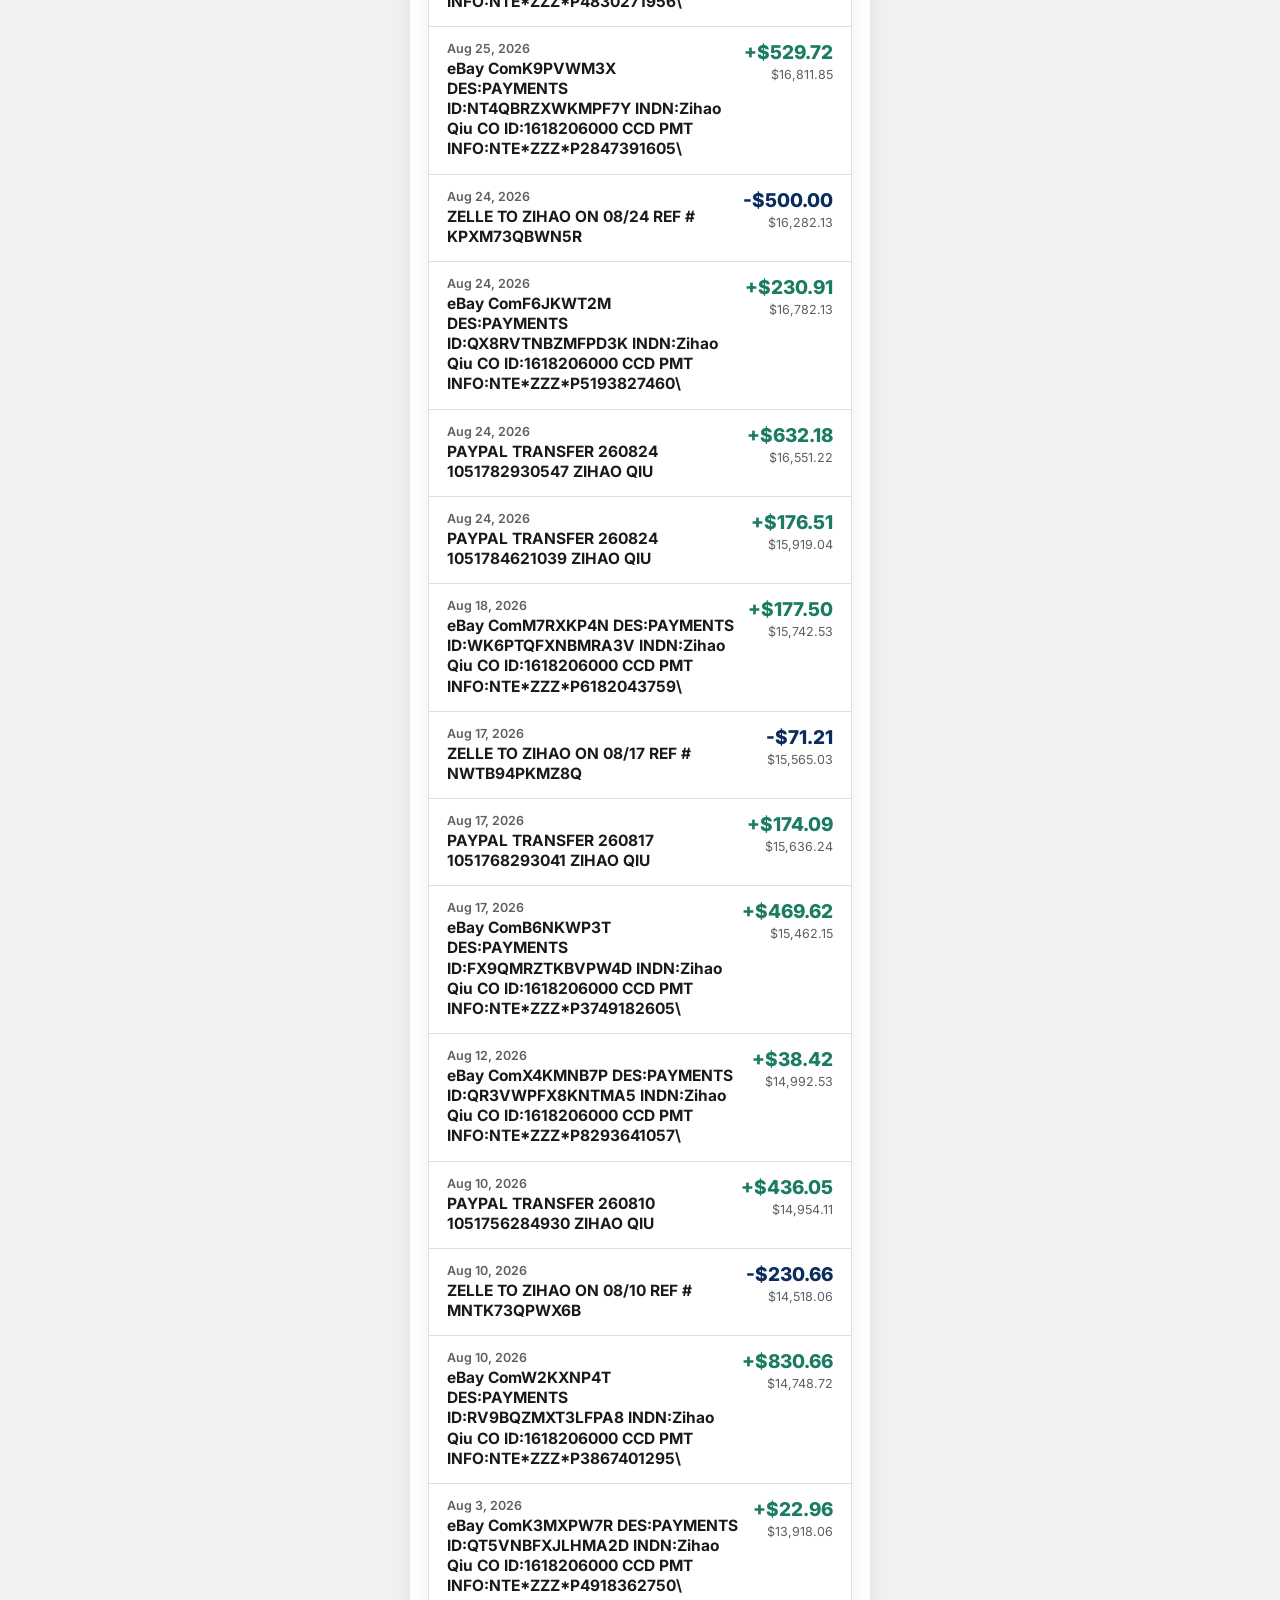
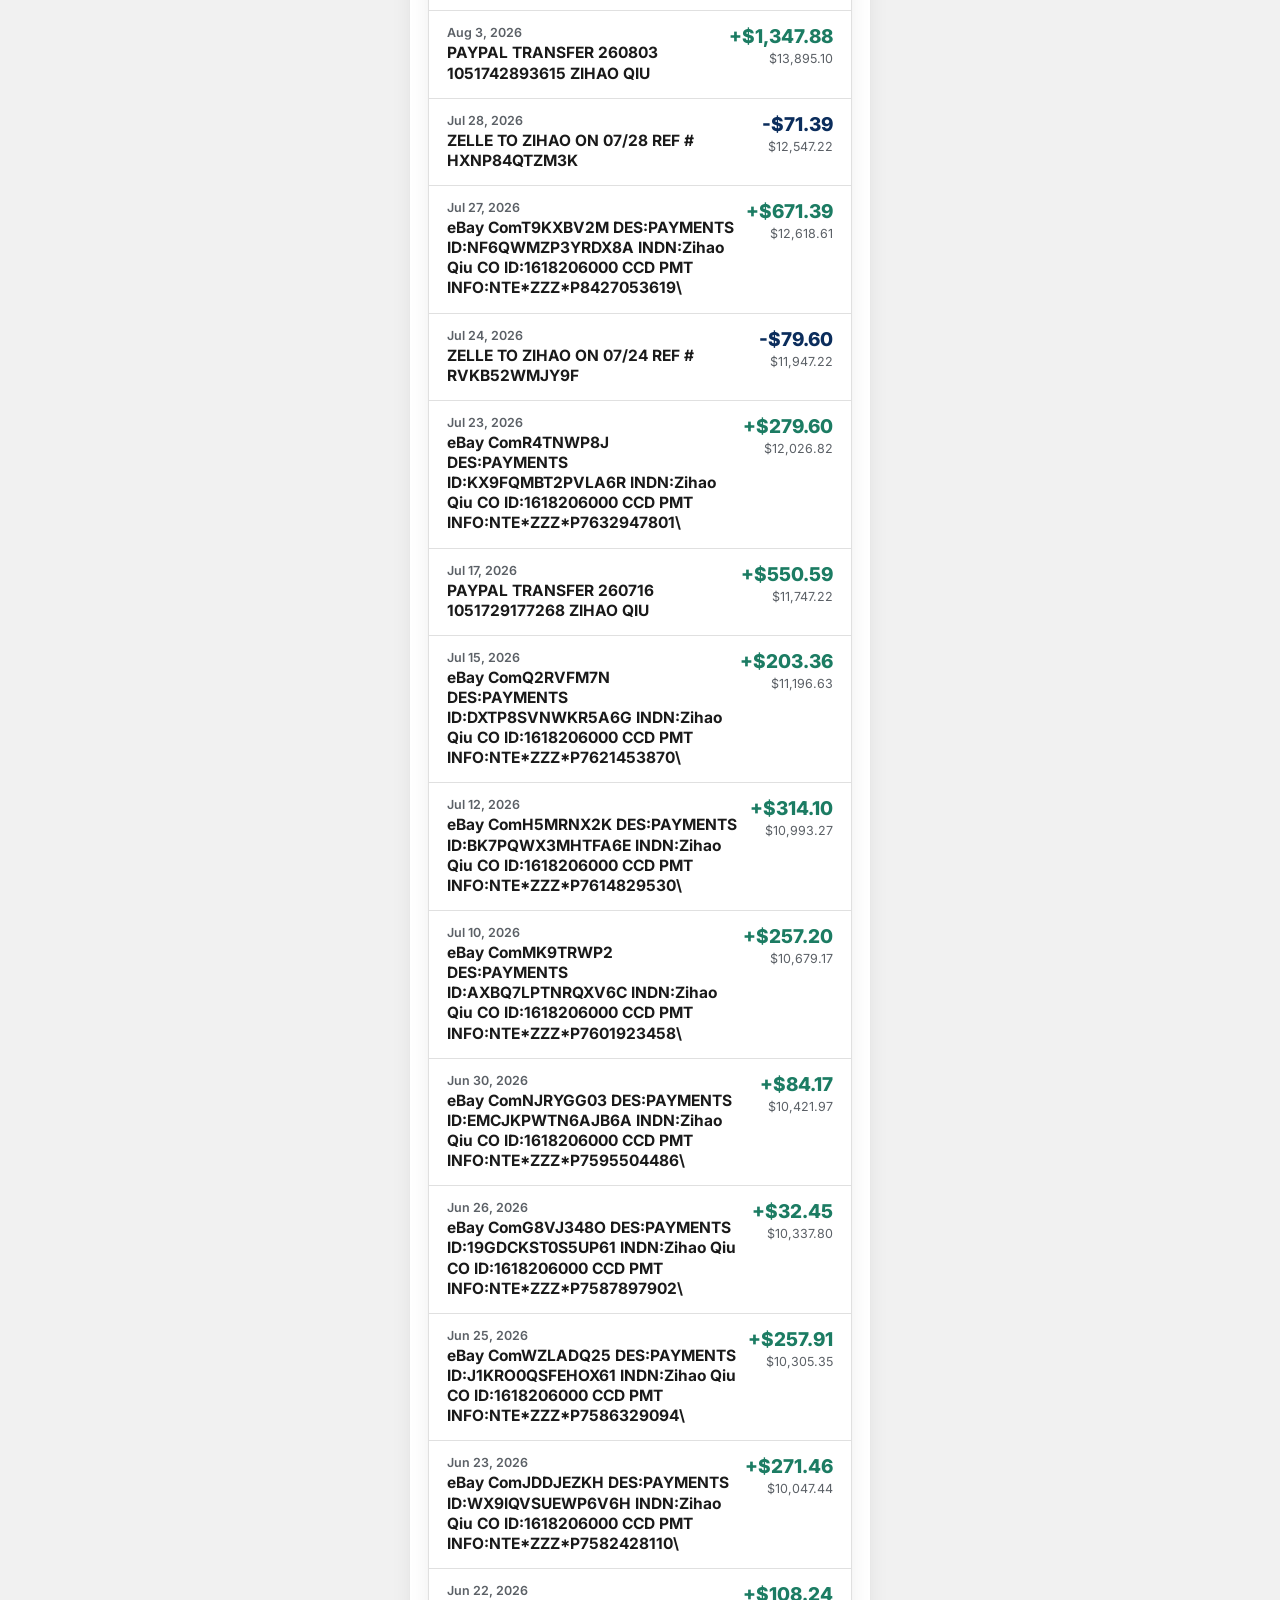
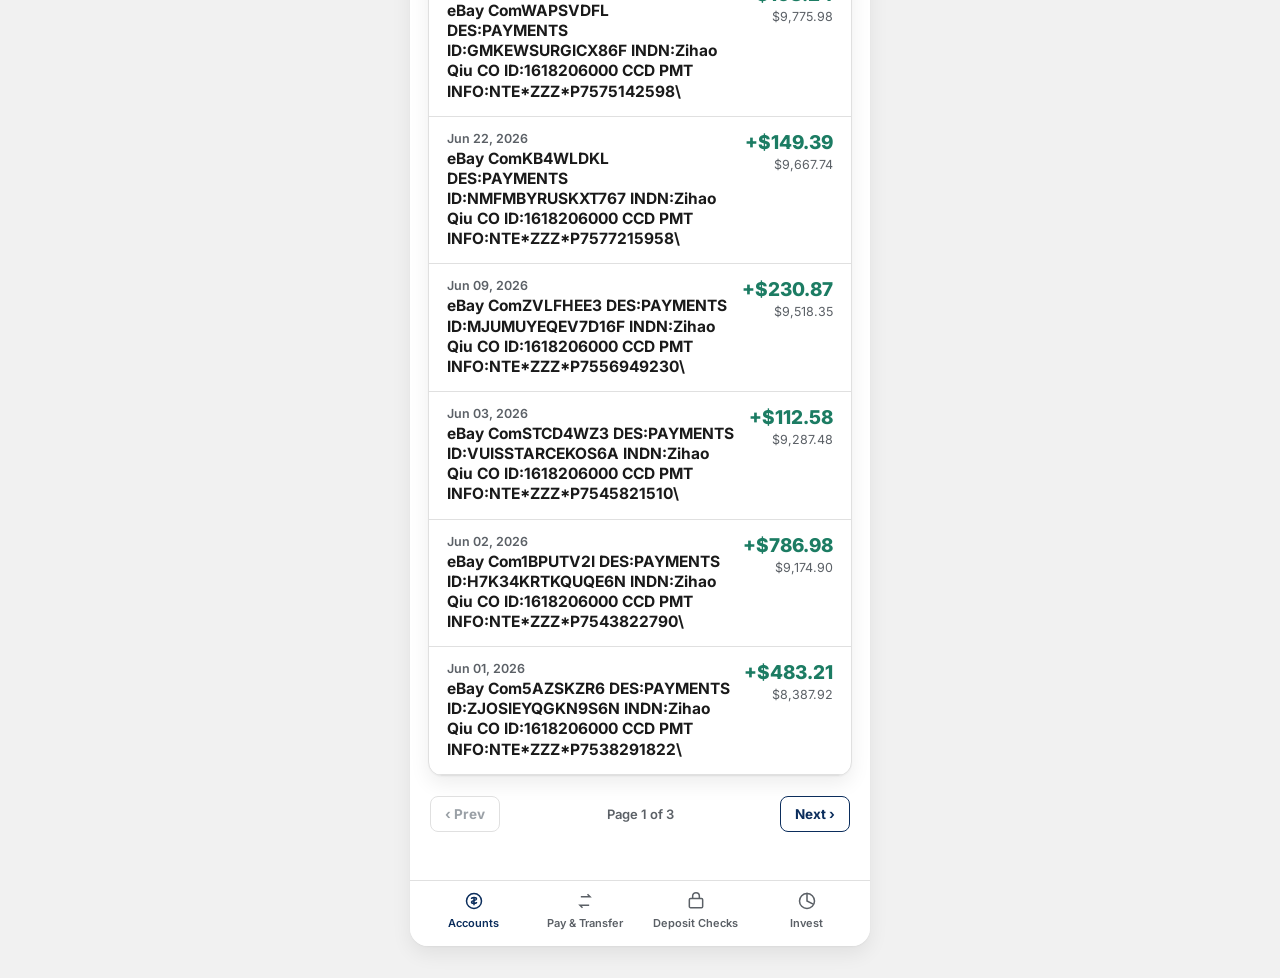
==== commit 02171e14: "Update account balances and transaction details in account-detail.html and index.html" ====
--- a/account-detail.html
+++ b/account-detail.html
@@ -44,13 +44,17 @@
   <div class="content">
     <div class="info-card reveal" style="text-align:center;">
       <div style="font-size:13px; color:var(--gray); font-weight:600;">EVERYDAY CHECKING ···· 6473</div>
-      <div style="font-size:34px; font-weight:800; margin:8px 0;">$4,987.99</div>
+      <div style="font-size:34px; font-weight:800; margin:8px 0;">$1,987.99</div>
       <div style="font-size:13px; color:var(--gray);">Available balance</div>
     </div>
 
     <div class="attribution">Provided by Bank of America</div>
 
     <div class="list-card reveal" id="txn-list">
+      <div class="txn-row" data-page="1">
+        <div><div class="txn-meta">Nov 3, 2026</div><div class="txn-name">ZELLE TO ZIHAO ON 11/03 REF # BQ4TWK9XM7RN</div></div>
+        <div><div class="txn-amount debit">-$3,000.00</div><div class="txn-balance">$1,987.99</div></div>
+      </div>
       <div class="txn-row" data-page="1">
         <div><div class="txn-meta">Oct 13, 2026</div><div class="txn-name">eBay ComH5MRNX2K DES:PAYMENTS ID:BK7PQWX3MHTFA6E INDN:Zihao Qiu CO ID:1618206000 CCD PMT INFO:NTE*ZZZ*P7614829530\</div></div>
         <div><div class="txn-amount credit">+$423.77</div><div class="txn-balance">$4,987.99</div></div>
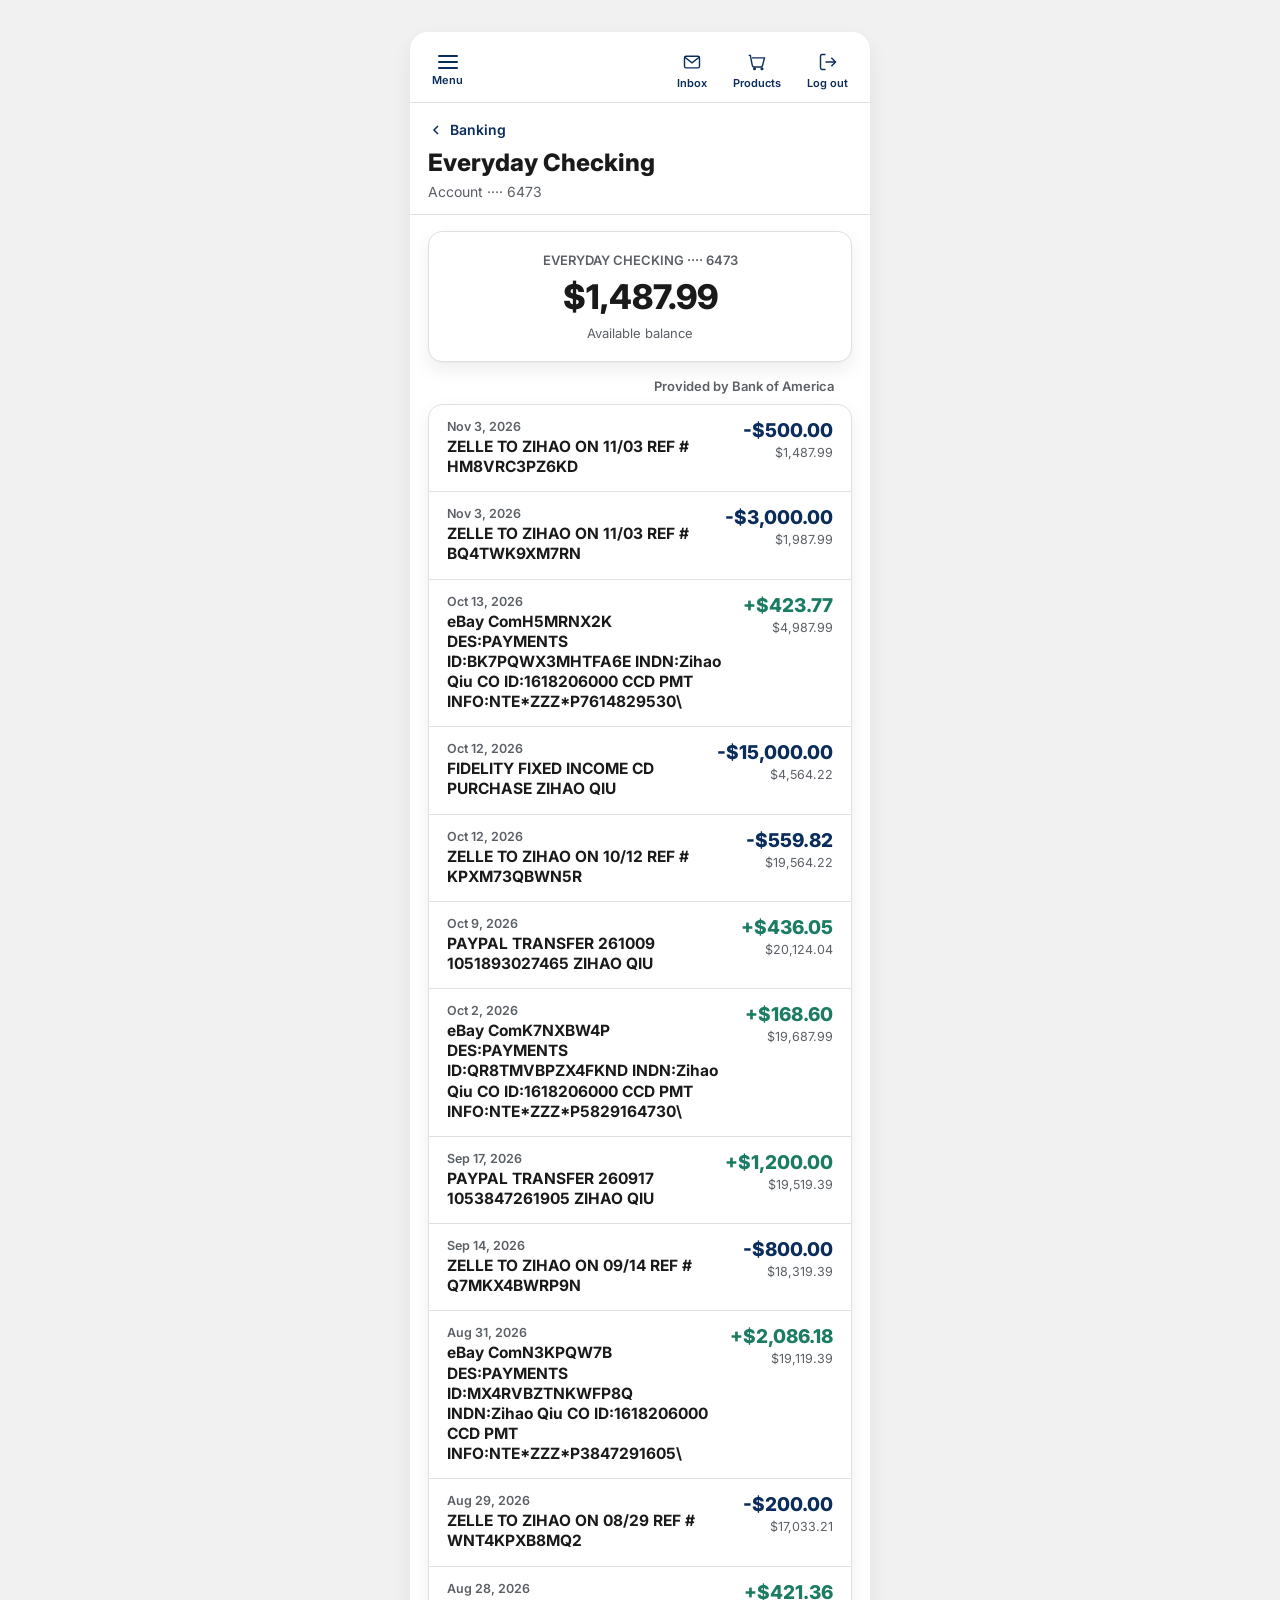
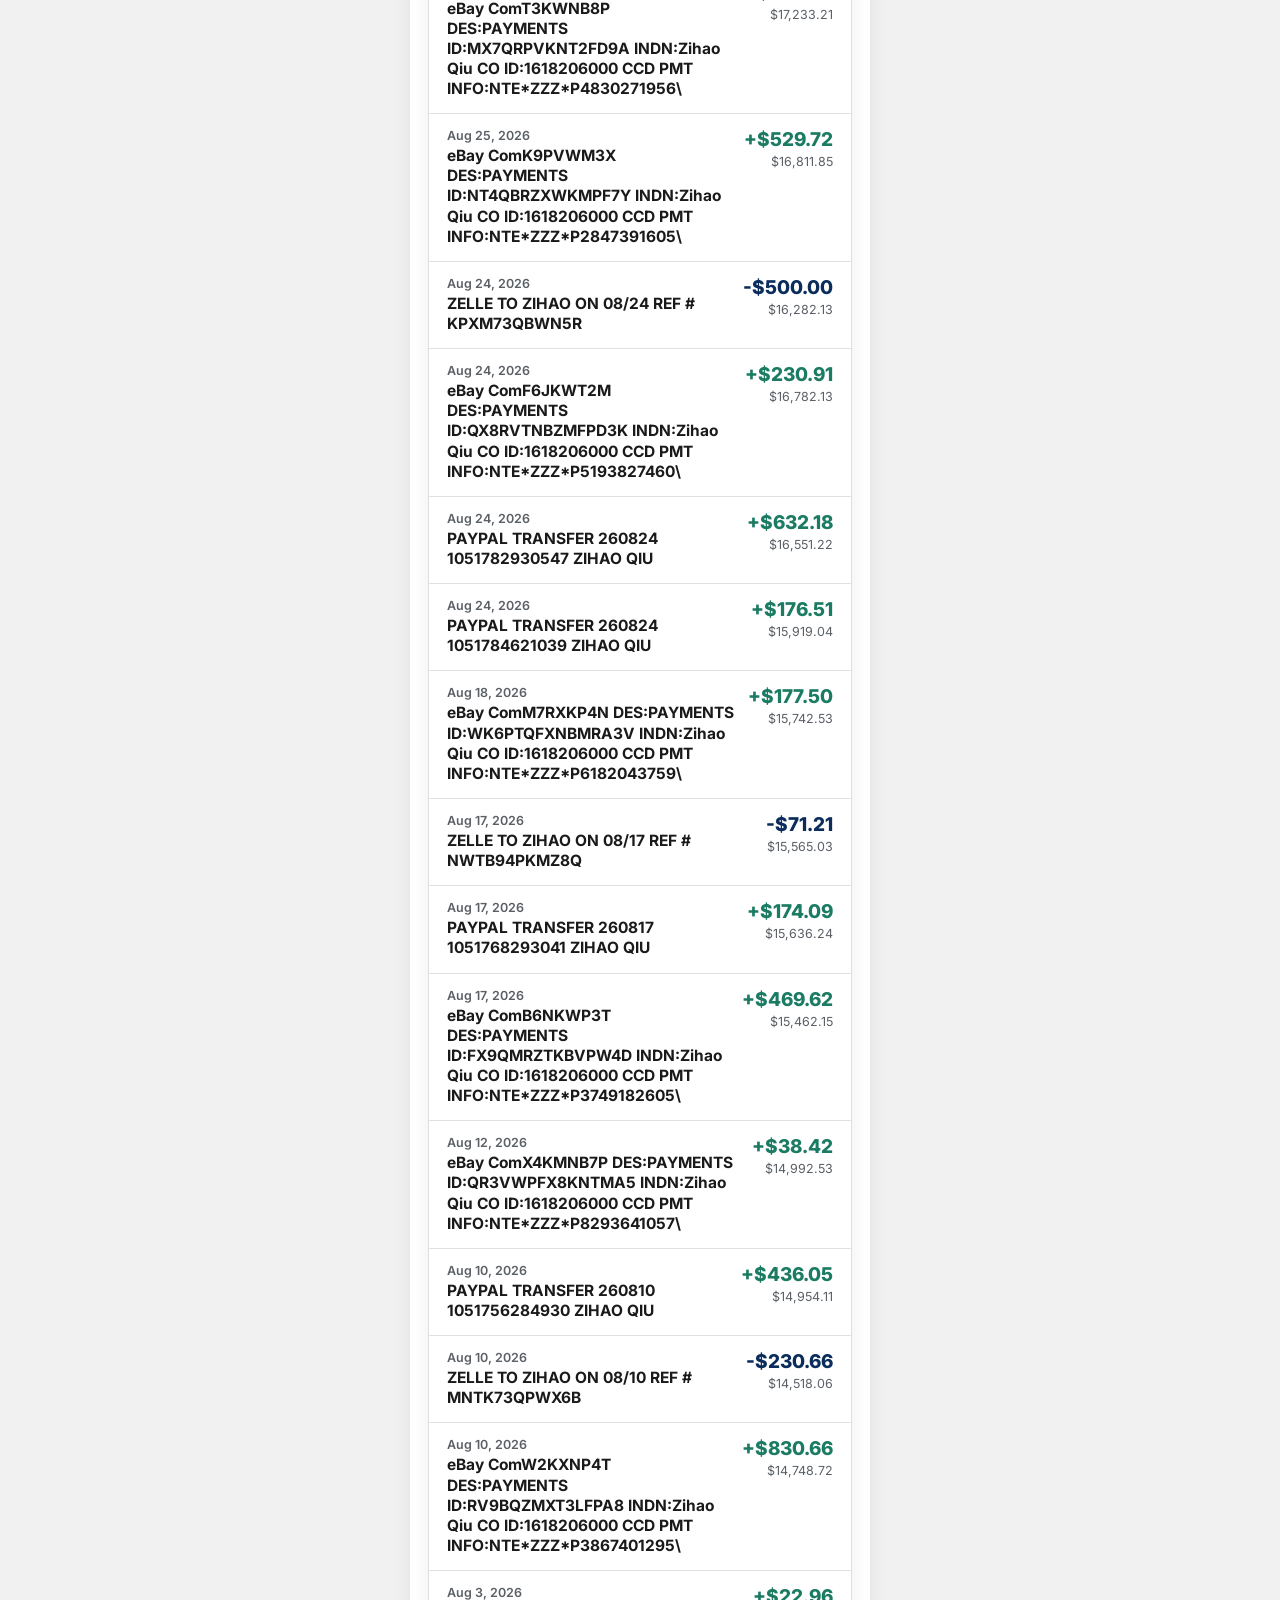
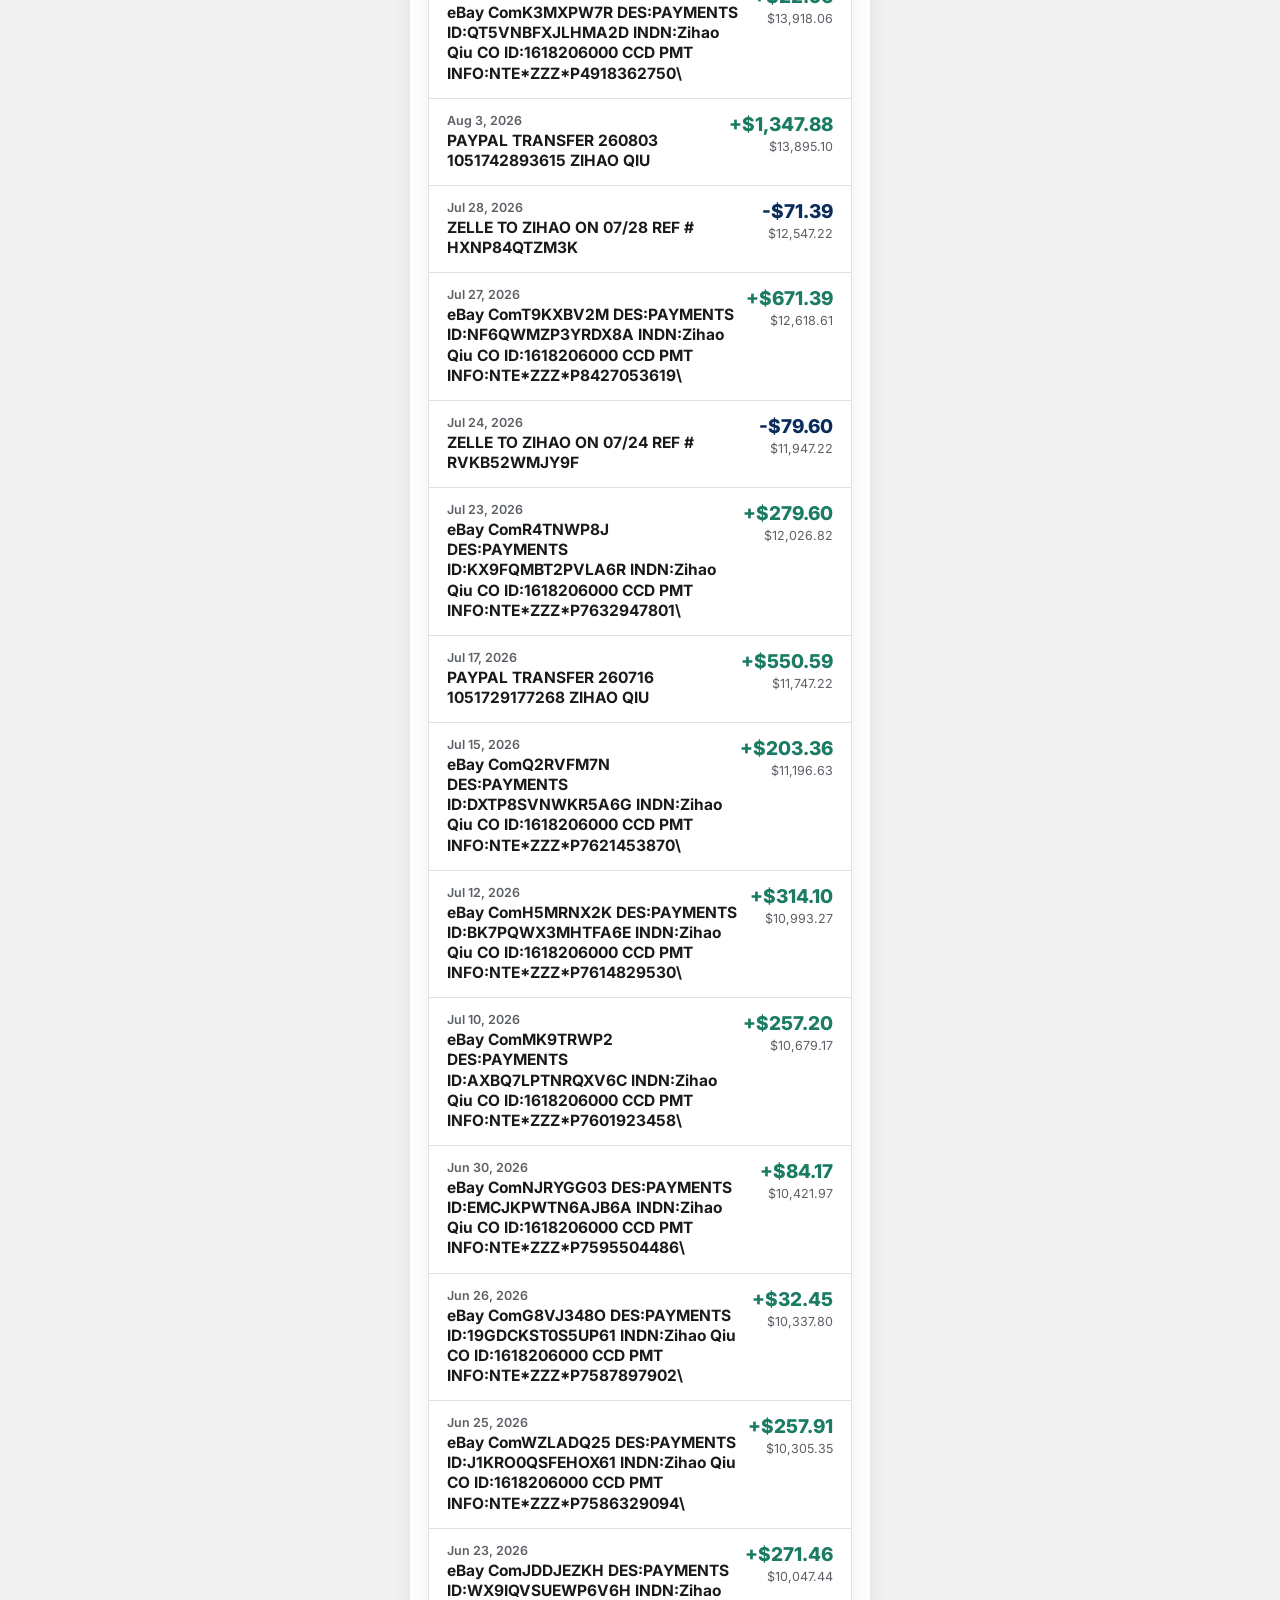
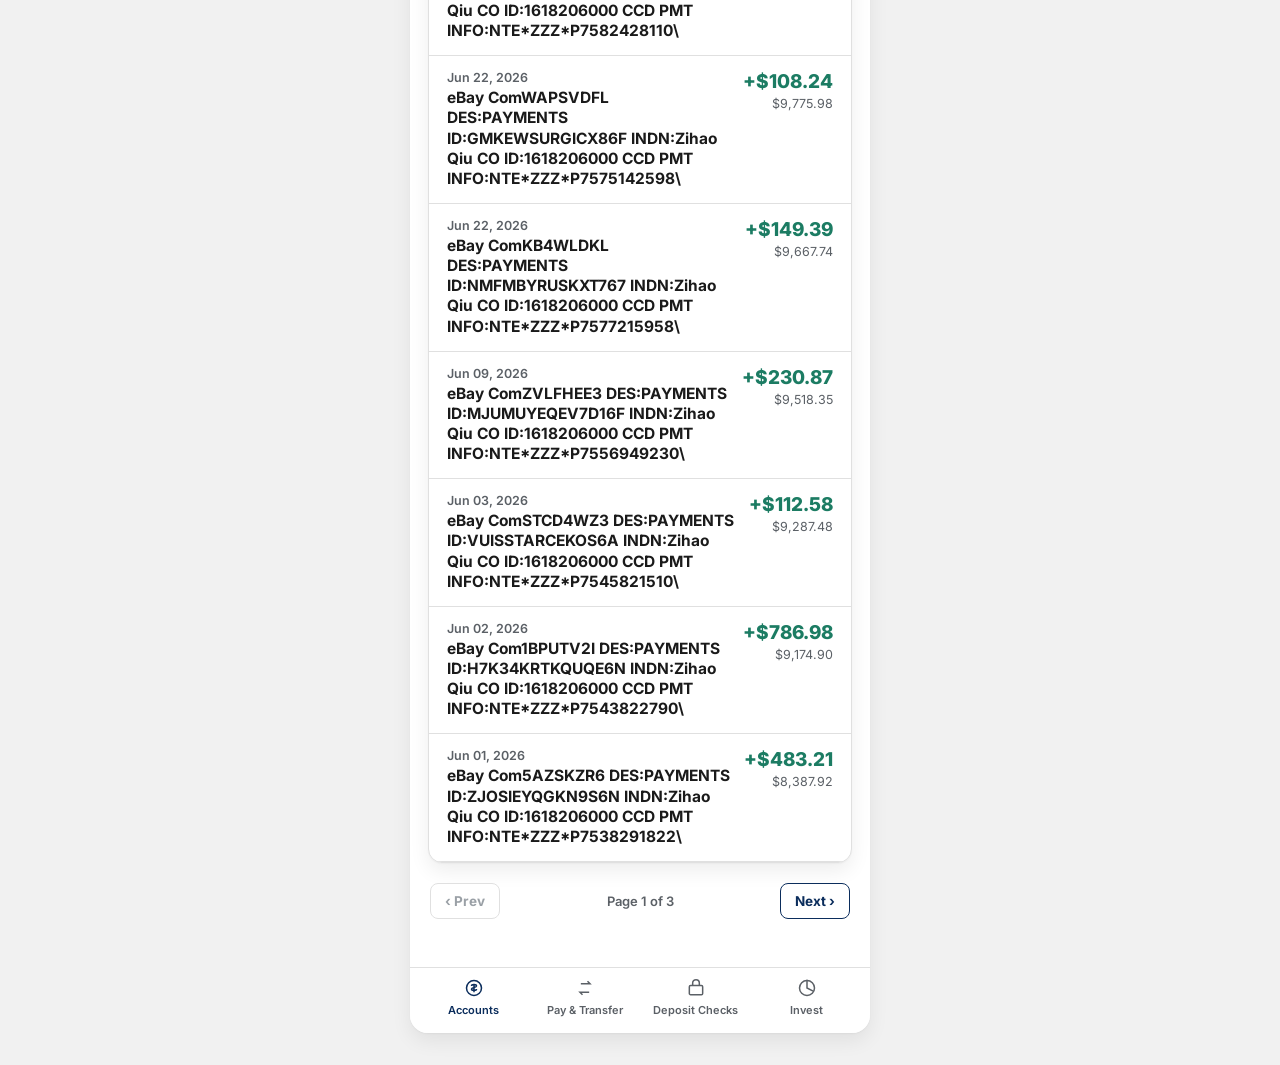
==== commit 04d83414: "Update account balances and transaction details in account-detail.html and index.html" ====
--- a/account-detail.html
+++ b/account-detail.html
@@ -44,13 +44,17 @@
   <div class="content">
     <div class="info-card reveal" style="text-align:center;">
       <div style="font-size:13px; color:var(--gray); font-weight:600;">EVERYDAY CHECKING ···· 6473</div>
-      <div style="font-size:34px; font-weight:800; margin:8px 0;">$1,987.99</div>
+      <div style="font-size:34px; font-weight:800; margin:8px 0;">$1,487.99</div>
       <div style="font-size:13px; color:var(--gray);">Available balance</div>
     </div>
 
     <div class="attribution">Provided by Bank of America</div>
 
     <div class="list-card reveal" id="txn-list">
+      <div class="txn-row" data-page="1">
+        <div><div class="txn-meta">Nov 3, 2026</div><div class="txn-name">ZELLE TO ZIHAO ON 11/03 REF # HM8VRC3PZ6KD</div></div>
+        <div><div class="txn-amount debit">-$500.00</div><div class="txn-balance">$1,487.99</div></div>
+      </div>
       <div class="txn-row" data-page="1">
         <div><div class="txn-meta">Nov 3, 2026</div><div class="txn-name">ZELLE TO ZIHAO ON 11/03 REF # BQ4TWK9XM7RN</div></div>
         <div><div class="txn-amount debit">-$3,000.00</div><div class="txn-balance">$1,987.99</div></div>
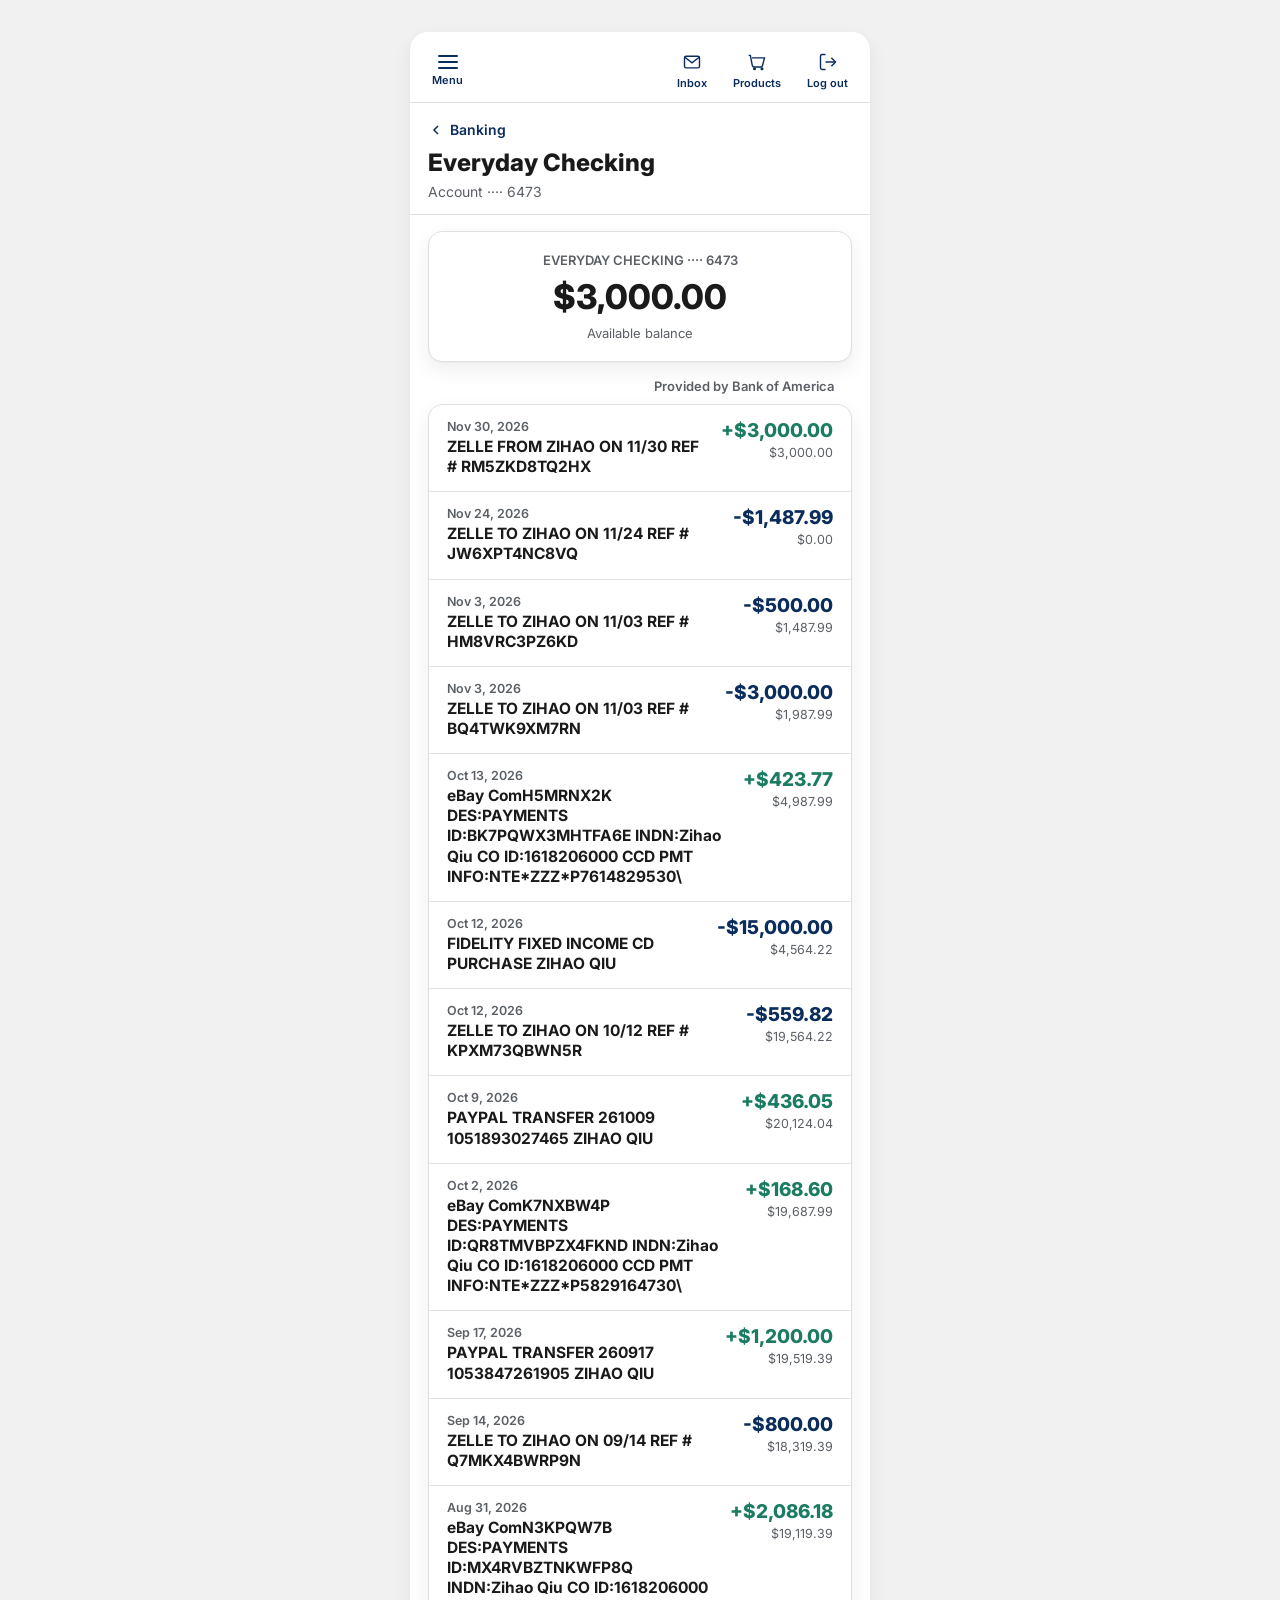
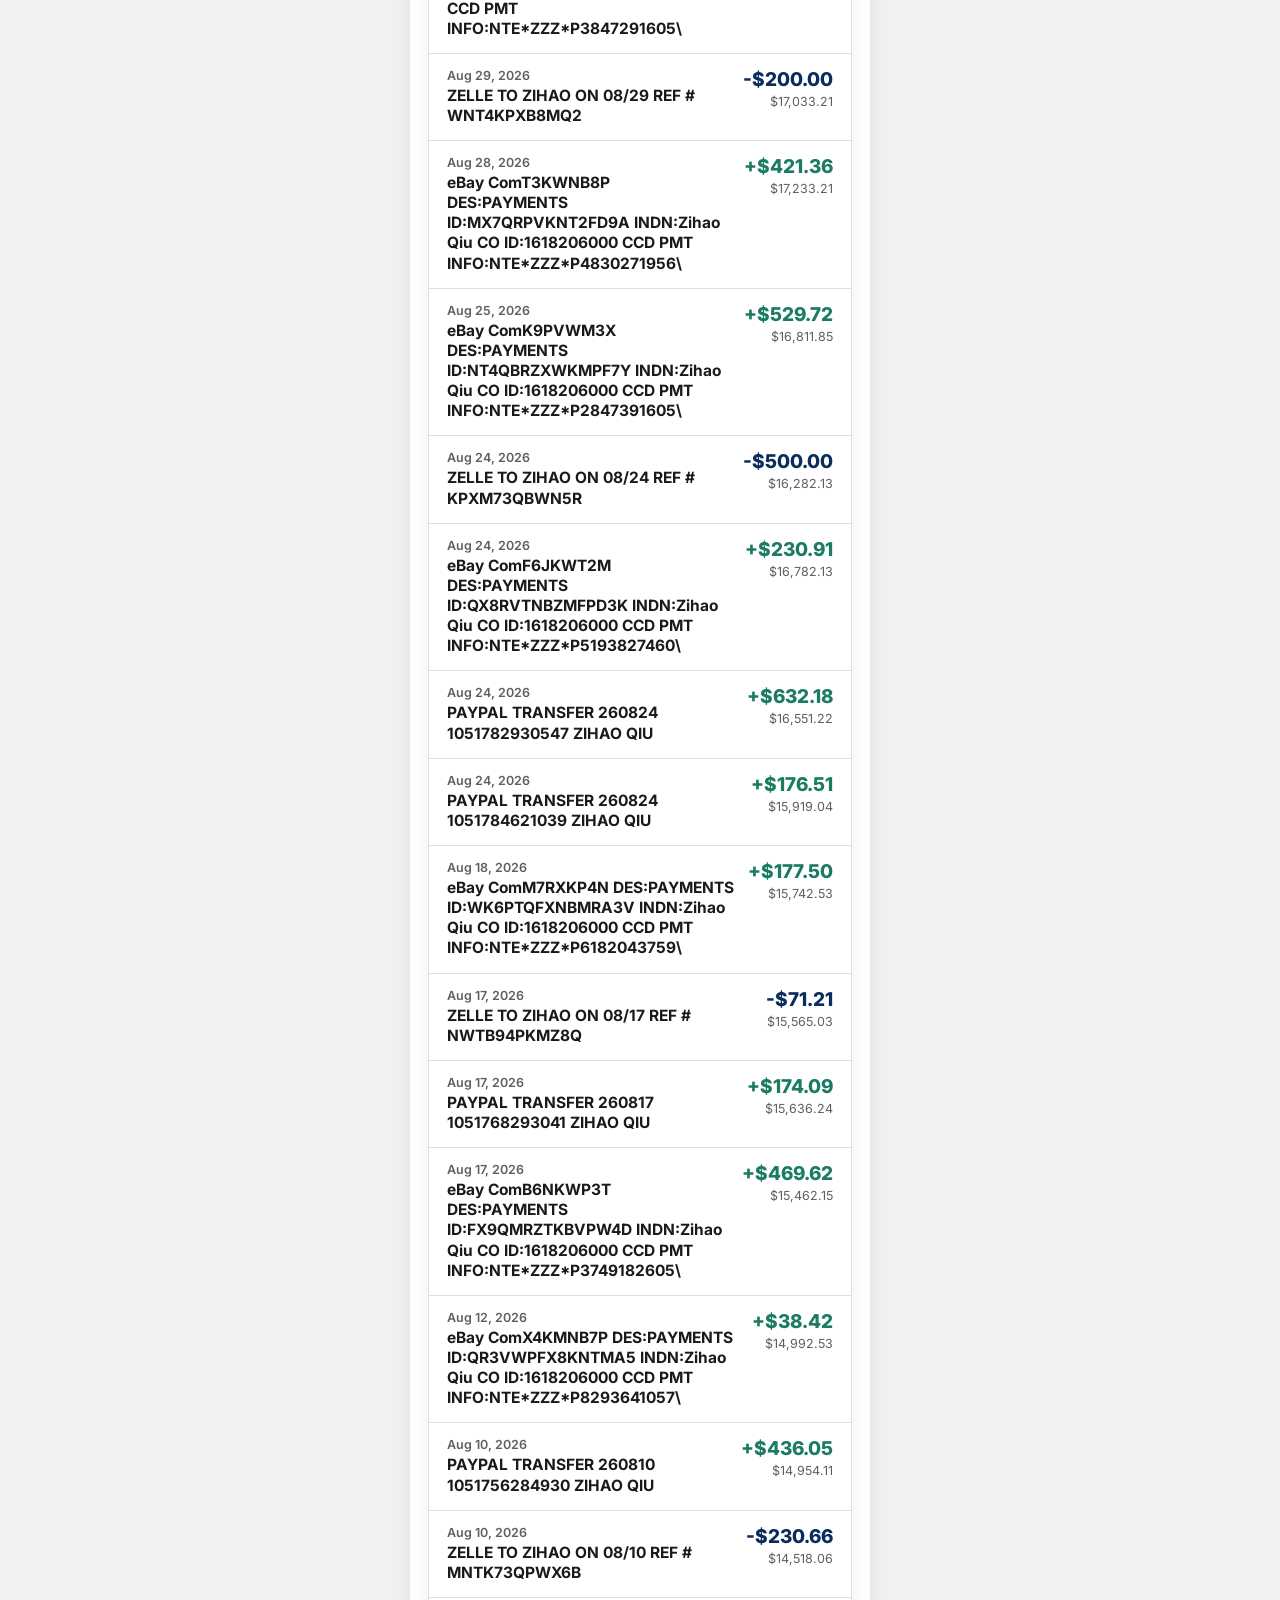
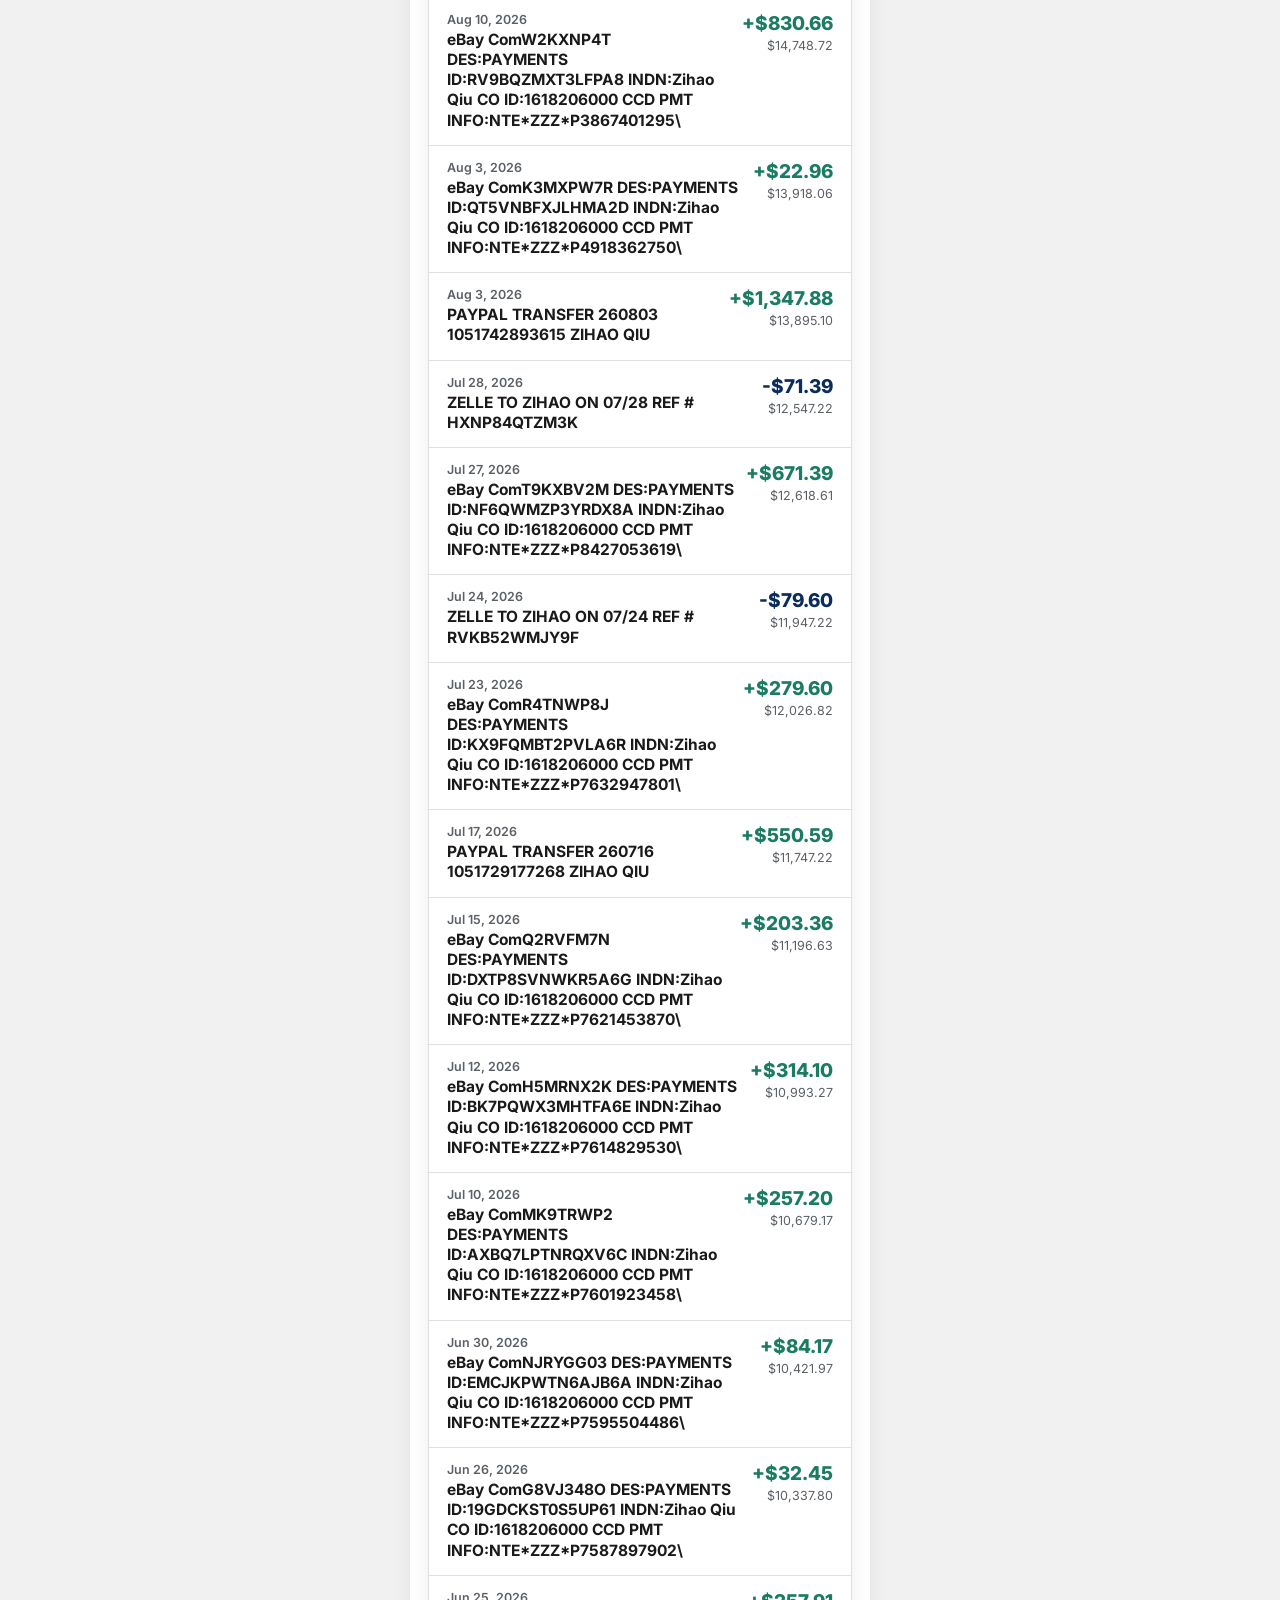
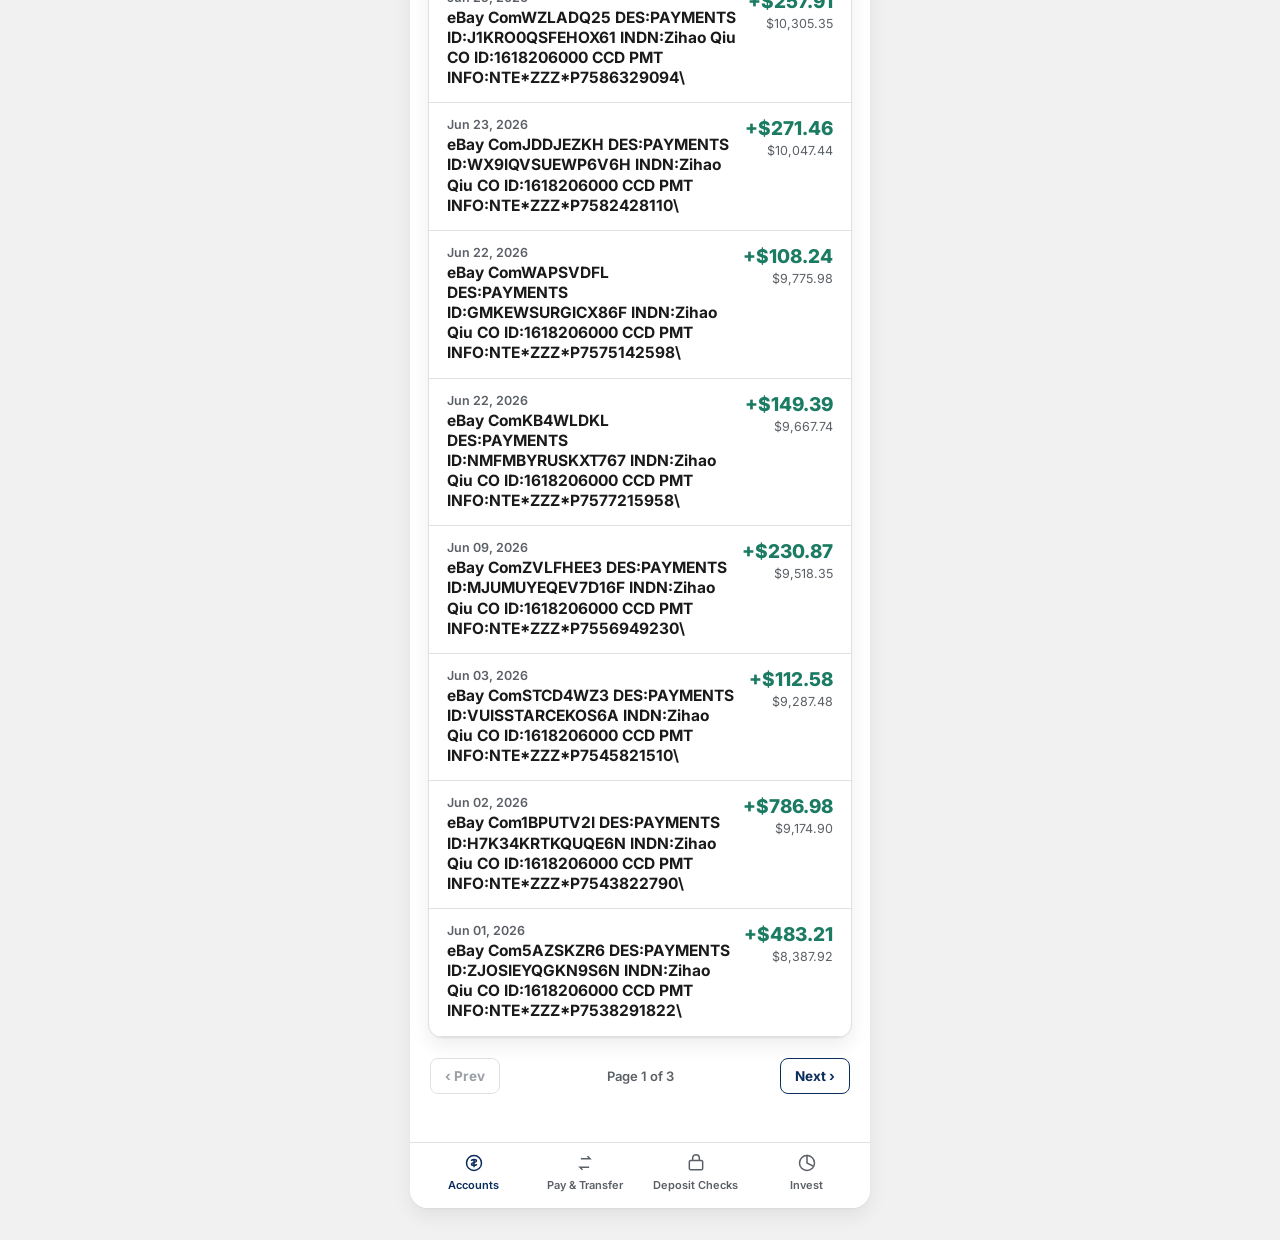
==== commit f0541a30: "Update account balances and transaction details in account-detail.html and index.html" ====
--- a/account-detail.html
+++ b/account-detail.html
@@ -44,13 +44,21 @@
   <div class="content">
     <div class="info-card reveal" style="text-align:center;">
       <div style="font-size:13px; color:var(--gray); font-weight:600;">EVERYDAY CHECKING ···· 6473</div>
-      <div style="font-size:34px; font-weight:800; margin:8px 0;">$1,487.99</div>
+      <div style="font-size:34px; font-weight:800; margin:8px 0;">$3,000.00</div>
       <div style="font-size:13px; color:var(--gray);">Available balance</div>
     </div>
 
     <div class="attribution">Provided by Bank of America</div>
 
     <div class="list-card reveal" id="txn-list">
+      <div class="txn-row" data-page="1">
+        <div><div class="txn-meta">Nov 30, 2026</div><div class="txn-name">ZELLE FROM ZIHAO ON 11/30 REF # RM5ZKD8TQ2HX</div></div>
+        <div><div class="txn-amount credit">+$3,000.00</div><div class="txn-balance">$3,000.00</div></div>
+      </div>
+      <div class="txn-row" data-page="1">
+        <div><div class="txn-meta">Nov 24, 2026</div><div class="txn-name">ZELLE TO ZIHAO ON 11/24 REF # JW6XPT4NC8VQ</div></div>
+        <div><div class="txn-amount debit">-$1,487.99</div><div class="txn-balance">$0.00</div></div>
+      </div>
       <div class="txn-row" data-page="1">
         <div><div class="txn-meta">Nov 3, 2026</div><div class="txn-name">ZELLE TO ZIHAO ON 11/03 REF # HM8VRC3PZ6KD</div></div>
         <div><div class="txn-amount debit">-$500.00</div><div class="txn-balance">$1,487.99</div></div>
